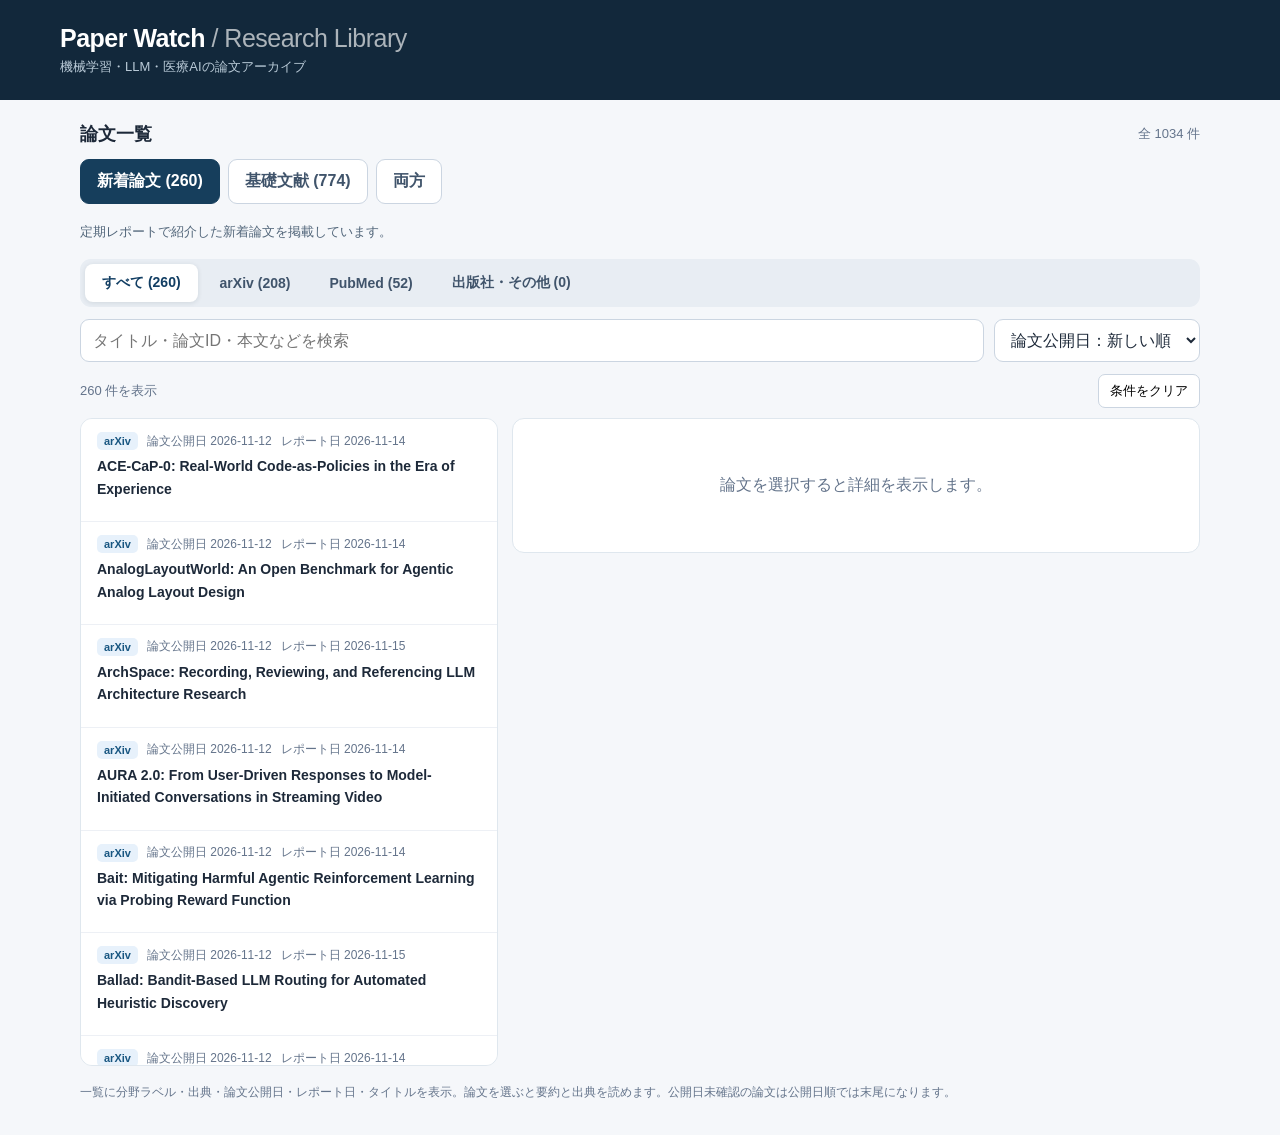
==== docs/index.html @ 39700c5f "Show foundation field controls only on the foundations tab" ====
<!doctype html><html lang="ja"><head><meta charset="utf-8"><meta name="viewport" content="width=device-width,initial-scale=1"><title>Paper Watch | Research Library</title><style>
:root{font-family:-apple-system,BlinkMacSystemFont,"Hiragino Kaku Gothic ProN","Noto Sans JP",sans-serif;color:#1d2939;background:#f5f7fa}
*{box-sizing:border-box}body{margin:0}button,input,select{font:inherit}
header{background:#12283b;color:white;padding:24px max(20px,calc((100vw - 1160px)/2))}
header h1{font-size:25px;margin:0 0 5px;letter-spacing:-.5px}header p{font-size:13px;margin:0;color:#bacbd8}
.wrap{max-width:1160px;margin:auto;padding:22px 20px}
.catalog-top{display:flex;align-items:center;justify-content:space-between;gap:14px;margin-bottom:13px}
.catalog-top h2{font-size:18px;margin:0}.total{font-size:13px;color:#64748b}
.collection-switch{display:flex;gap:8px;flex-wrap:wrap;margin-bottom:16px}.collection-tab{border:1px solid #cbd5e1;background:white;border-radius:9px;padding:11px 16px;cursor:pointer;color:#40546b;font-weight:600}.collection-tab[aria-pressed="true"]{background:#163e5c;color:white;border-color:#163e5c}.collection-note{font-size:13px;line-height:1.8;color:#52667a;margin:0 0 16px}.collection-note a{color:#1768a3}.source-label.other{background:#f3ecdf;color:#805c22}[hidden]{display:none!important}
.source-switch{display:flex;gap:5px;flex-wrap:wrap;background:#e8edf3;border-radius:11px;padding:5px;margin-bottom:12px}
.source-tab{border:0;background:transparent;border-radius:8px;color:#40546b;cursor:pointer;padding:10px 17px;font-weight:600;font-size:14px}
.source-tab:hover{background:#f7fafc}.source-tab[aria-pressed="true"]{background:#fff;color:#123e63;box-shadow:0 1px 5px #102b3a1c}
.filters{display:flex;gap:10px;flex-wrap:wrap;margin-bottom:12px}
input,select{background:white;border:1px solid #cbd5e1;border-radius:9px;padding:11px 12px;color:inherit}
input{flex:1;min-width:220px}select{min-width:185px}
.toolbar{display:flex;align-items:center;justify-content:space-between;gap:8px;margin:0 0 10px;font-size:13px;color:#64748b}
.button{border:1px solid #cbd5e1;border-radius:7px;background:#fff;padding:7px 11px;cursor:pointer}.button:hover{background:#f0f5fa}
.layout{display:grid;grid-template-columns:minmax(260px,0.85fr) minmax(0,1.4fr);gap:14px;align-items:start}
.panel{background:white;border:1px solid #dfe7ee;border-radius:12px;overflow:hidden}
.list{max-height:72vh;overflow-y:auto}
.paper{display:block;width:100%;padding:13px 16px;border:0;border-bottom:1px solid #edf0f5;background:white;color:inherit;text-align:left;cursor:pointer}
.paper:last-child{border-bottom:0}.paper:hover{background:#f6f9fc}.paper.active{background:#edf5fc;box-shadow:inset 3px 0 #2274ae}
.paper-meta{display:flex;align-items:center;gap:9px;margin-bottom:5px;flex-wrap:wrap}
.source-label{display:inline-block;border-radius:5px;background:#e7f1fb;color:#185681;font-size:11px;font-weight:700;padding:3px 7px}
.source-label.pubmed{background:#e6f4ed;color:#176a4a}
.field-panel{background:#fff;border:1px solid #dfe7ee;border-radius:12px;padding:15px 16px;margin-bottom:16px}
.field-heading{font-size:14px;margin:0 0 10px}.field-filters{display:flex;flex-wrap:wrap;gap:7px}
.field-filter,.field-badge{--field-color:#52667a;--field-bg:#eef2f6;color:var(--field-color);background:var(--field-bg);border:1px solid transparent;border-radius:7px;font-size:12px;line-height:1.5}
.field-filter{display:inline-flex;align-items:center;gap:8px;padding:7px 10px;text-align:left;cursor:pointer}
.field-filter:hover,.field-badge:is(button):hover{border-color:var(--field-color)}
.field-filter[aria-pressed="true"]{border-color:var(--field-color);box-shadow:inset 0 0 0 1px var(--field-color);font-weight:700}
.field-count{font-variant-numeric:tabular-nums;opacity:.8}.field-note{font-size:12px;color:#64748b;margin:10px 0 0;line-height:1.7}
.field-badges{display:flex;flex-wrap:wrap;gap:5px;margin-top:8px}.field-badge{display:inline-block;padding:3px 7px}.field-badge:is(button){cursor:pointer}
[data-field-key="language"]{--field-color:#24558a;--field-bg:#eaf2fc}
[data-field-key="agents"]{--field-color:#6b4691;--field-bg:#f1ecf8}
[data-field-key="trust"]{--field-color:#925b16;--field-bg:#fcf2df}
[data-field-key="medical"]{--field-color:#176a4a;--field-bg:#e6f4ed}
[data-field-key="structured"]{--field-color:#176879;--field-bg:#e6f3f6}
[data-field-key="events"]{--field-color:#994654;--field-bg:#fbeef0}
[data-field-key="neuroscience"]{--field-color:#665b22;--field-bg:#f5f2df}
button:focus-visible,input:focus-visible,select:focus-visible{outline:3px solid #69a8d8;outline-offset:3px}
.paper-date,.meta{color:#64748b;font-size:12px}
.paper-title{display:block;font-size:14px;font-weight:600;line-height:1.6;overflow-wrap:anywhere}
.detail{padding:24px;max-height:72vh;overflow-y:auto}
.detail h2{font-size:21px;line-height:1.5;margin:10px 0 14px;overflow-wrap:anywhere}
.detail h4{margin:22px 0 7px}.detail p{line-height:1.8;white-space:pre-wrap;font-size:14px}
.detail a{color:#1768a3}.tag{display:inline-block;background:#eaf2f8;color:#345a78;border-radius:5px;font-size:11px;padding:3px 6px;margin:3px 4px 0 0}
.empty{padding:32px 20px;text-align:center;color:#64748b}.notice{font-size:12px;color:#64748b;margin-top:18px}
@media(max-width:750px){header{padding:20px}.wrap{padding:16px 12px}.layout{grid-template-columns:1fr}.list{max-height:43vh}.detail{max-height:none}.source-tab{flex:1;padding:10px 9px}.detail{padding:18px}.paper{padding:12px 14px}select{flex:1}}
</style></head><body>
<header><h1>Paper Watch <span style="font-weight:400;opacity:.65">/ Research Library</span></h1><p>機械学習・LLM・医療AIの論文アーカイブ</p></header>
<main class="wrap">
  <div class="catalog-top"><h2>論文一覧</h2><span class="total" id="total">読み込み中...</span></div>
  <nav class="collection-switch" aria-label="文献集">
    <button type="button" class="collection-tab" data-collection="daily" aria-pressed="true">新着論文 <span id="daily-count"></span></button>
    <button type="button" class="collection-tab" data-collection="foundations" aria-pressed="false">基礎文献 <span id="foundations-count"></span></button>
    <button type="button" class="collection-tab" data-collection="" aria-pressed="false">両方</button>
  </nav>
  <p class="collection-note" id="collection-note">定期レポートで紹介した新着論文を掲載しています。</p>
  <section class="field-panel" id="field-panel" aria-labelledby="field-heading" hidden>
    <h3 class="field-heading" id="field-heading">基礎文献の分野</h3>
    <nav class="field-filters" id="field-filters" aria-label="分野で絞り込む"></nav>
    <p class="field-note" id="field-note">分野を読み込み中...</p>
  </section>
  <nav class="source-switch" aria-label="論文の出典">
    <button type="button" class="source-tab" data-source="" aria-pressed="true">すべて <span id="all-count"></span></button>
    <button type="button" class="source-tab" data-source="arXiv" aria-pressed="false">arXiv <span id="arxiv-count"></span></button>
    <button type="button" class="source-tab" data-source="PubMed" aria-pressed="false">PubMed <span id="pubmed-count"></span></button>
    <button type="button" class="source-tab" data-source="other" aria-pressed="false">出版社・その他 <span id="other-count"></span></button>
  </nav>
  <div class="filters">
    <input id="search" type="search" aria-label="論文検索" placeholder="タイトル・論文ID・本文などを検索">
    <select id="sort" aria-label="並び替え">
      <option value="date-new">論文公開日：新しい順</option>
      <option value="date-old">論文公開日：古い順</option>
      <option value="report-new">レポート日：新しい順</option>
      <option value="report-old">レポート日：古い順</option>
      <option value="title">タイトル順</option>
    </select>
  </div>
  <div class="toolbar"><span id="count">読み込み中...</span><button class="button" type="button" id="clear">条件をクリア</button></div>
  <div class="layout">
    <div class="panel list" id="list" aria-label="論文一覧"></div>
    <article class="panel detail" id="detail"><div class="empty">論文を選択すると詳細を表示します。</div></article>
  </div>
  <p class="notice">一覧に分野ラベル・出典・論文公開日・レポート日・タイトルを表示。論文を選ぶと要約と出典を読めます。公開日未確認の論文は公開日順では末尾になります。</p>
</main><script>
const fieldDefinitions = [
  {key:"language",label:"言語モデルの学習・推論・効率化"},
  {key:"agents",label:"エージェント・検索・記憶・協調"},
  {key:"trust",label:"評価・安全性・解釈可能性"},
  {key:"medical",label:"医療・生体信号・創薬AI"},
  {key:"structured",label:"表形式・時系列・因果推論"},
  {key:"events",label:"次イベント予測・点過程"},
  {key:"neuroscience",label:"神経科学とAI"},
  {key:"classics",label:"主要な出発点",display:"古典・共通基礎（別冊）"}
];
const initialParams = new URLSearchParams(window.location.search);
const initialCollection = initialParams.get("collection");
let papers = [], selected = null, sourceFilter = "", collectionLoadWarning = "";
let collectionFilter = initialCollection === "all" ? "" : initialCollection === "foundations" ? "foundations" : "daily";
let fieldFilter = fieldDefinitions.some(f=>f.key===initialParams.get("field")) ? initialParams.get("field") : "";
if(fieldFilter && collectionFilter !== "foundations") collectionFilter = "foundations";
const $ = id => document.getElementById(id);
const tagList = p => Array.isArray(p.tags) ? p.tags : String(p.tags || "").split(",").map(s => s.trim()).filter(Boolean);
const esc = s => String(s ?? "").replace(/[&<>"']/g, c => ({"&":"&amp;","<":"&lt;",">":"&gt;",'"':"&quot;","'":"&#39;"}[c]));
const repo = "https://github.com/drkamoshika/papers/blob/main/";
const validDate = value => /^\d{4}-\d{2}-\d{2}$/.test(String(value || "")) ? value : "";
const sourceName = p => p.source || "出典未確認";
const sourceClass = p => p.source === "PubMed" ? "pubmed" : p.source === "arXiv" ? "" : "other";
const readLevel = p => ({abstract:"要旨確認",full_text:"本文の関連箇所確認",bibliographic:"書誌情報のみ"}[p.read_level] || "確認範囲未記載");
const hasCollection = (p,c) => !c || p.collections.includes(c);
const paperFields = p => fieldDefinitions.filter(f=>(p.fields || []).includes(f.label));
const hasField = (p,key) => !key || paperFields(p).some(f=>f.key===key);
const safeUrl = url => /^https:\/\//.test(String(url || "")) ? url : "#";
function fieldBadges(p,interactive=false) {
  return paperFields(p).map(f => interactive ?
    '<button type="button" class="field-badge" data-field-key="'+f.key+'" data-detail-field="'+f.key+'" aria-label="'+esc(f.label)+'で絞り込む" aria-pressed="'+(fieldFilter===f.key)+'">'+esc(f.display || f.label)+'</button>' :
    '<span class="field-badge" data-field-key="'+f.key+'">'+esc(f.display || f.label)+'</span>'
  ).join("");
}
function syncUrl() {
  const url = new URL(window.location.href);
  if(collectionFilter === "daily") url.searchParams.delete("collection");
  else url.searchParams.set("collection",collectionFilter || "all");
  if(fieldFilter) url.searchParams.set("field",fieldFilter);
  else url.searchParams.delete("field");
  if(url.href !== window.location.href) window.history.replaceState(null,"",url);
}
function chooseField(key) {
  fieldFilter = key;
  if(key && collectionFilter !== "foundations") { collectionFilter="foundations"; sourceFilter=""; }
  renderList();
}
$("field-filters").innerHTML = [{key:"",label:"すべての分野"},...fieldDefinitions].map(f=>
  '<button type="button" class="field-filter" data-filter-field="'+f.key+'" data-field-key="'+f.key+'" aria-pressed="false"><span>'+esc(f.display || f.label)+'</span><span class="field-count"></span></button>'
).join("");
for(const e of $("field-filters").querySelectorAll("[data-filter-field]")) e.onclick=()=>chooseField(e.dataset.filterField);
function detail(p) {
  if (!p) return;
  selected = p.id;
  const fields = [["研究目的",p.objective],["手法・研究デザイン",p.methods],["実験・主な結果",p.results],["新規性",p.novelty],["限界",p.limitations]];
  const sections = fields.map(([label,val]) => "<h4>"+esc(label)+"</h4><p>"+esc(val || "未記載")+"</p>").join("");
  $("detail").innerHTML =
    '<div class="meta">'+esc(sourceName(p))+' · 論文公開日 '+esc(validDate(p.date) || "未確認")+' · レポート日 '+esc(p.reportDate || "未確認")+' · '+esc(p.id)+' · '+esc(readLevel(p))+'</div>'+
    '<h2>'+esc(p.title)+'</h2>'+
    '<div class="field-badges">'+fieldBadges(p,true)+'</div>'+
    '<div>'+tagList(p).filter(t=>!paperFields(p).some(f=>f.label===t)).map(t => '<span class="tag">'+esc(t)+'</span>').join("")+'</div>'+
    '<h4>概要</h4><p>'+esc(p.summary || "未記載")+'</p>'+sections+
    (p.dateNote ? '<p class="meta">'+esc(p.dateNote)+'</p>' : '')+
    (p.sourceSections ? '<p class="meta">本文の確認箇所: '+esc(p.sourceSections)+'</p>' : '')+
    '<p><a href="'+esc(safeUrl(p.url))+'" target="_blank" rel="noopener noreferrer">論文原文 ↗</a>　<a href="'+esc(repo+encodeURI(p.report))+'" target="_blank" rel="noopener noreferrer">元レポート ↗</a>'+
    (p.extraSource ? '　<a href="'+esc(safeUrl(p.extraSource))+'" target="_blank" rel="noopener noreferrer">確認した本文 ↗</a>' : '')+'</p>';
  for(const e of $("detail").querySelectorAll("[data-detail-field]")) e.onclick=()=>chooseField(e.dataset.detailField);
  renderList();
}
function compareDate(a,b,key,descending) {
  const da=validDate(a[key]), db=validDate(b[key]);
  if (!da && db) return 1;
  if (da && !db) return -1;
  return (descending ? db.localeCompare(da) : da.localeCompare(db)) || a.title.localeCompare(b.title);
}
function renderList() {
  $("field-panel").hidden = collectionFilter !== "foundations";
  const q = $("search").value.trim().toLowerCase(), sort=$("sort").value;
  const base = papers.filter(p => hasCollection(p,collectionFilter));
  const fieldBase = base.filter(p=>hasField(p,fieldFilter));
  const list = fieldBase.filter(p =>
    (!sourceFilter || (sourceFilter === "other" ? !["arXiv","PubMed"].includes(p.source) : p.source === sourceFilter)) &&
    (!q || [p.title,p.id,tagList(p).join(" "),paperFields(p).map(f=>f.display || f.label).join(" "),p.summary,p.objective,p.methods,p.results,p.novelty,p.limitations].join(" ").toLowerCase().includes(q))
  );
  list.sort((a,b) => sort === "title" ? a.title.localeCompare(b.title) :
    compareDate(a,b,sort.startsWith("report") ? "reportDate" : "date",sort.endsWith("new")));
  if (selected && !list.some(p => p.id === selected)) { selected = null; $("detail").innerHTML = '<div class="empty">論文を選択すると詳細を表示します。</div>'; }
  $("count").textContent = list.length + " 件を表示";
  $("list").innerHTML = list.length ? list.map(p => {
    const d=validDate(p.date);
    return '<button type="button" class="paper '+(p.id===selected?"active":"")+'" data-id="'+esc(p.id)+'" aria-pressed="'+(p.id===selected)+'">'+
      '<span class="paper-meta"><span class="source-label '+sourceClass(p)+'">'+esc(sourceName(p))+'</span>'+
      '<span class="paper-date">論文公開日 '+(d ? esc(d) : "未確認")+'</span><span class="paper-date">レポート日 '+esc(p.reportDate || "未確認")+'</span></span>'+
      '<span class="paper-title">'+esc(p.title)+'</span>'+
      '<span class="field-badges">'+fieldBadges(p)+'</span></button>';
  }).join("") : '<div class="empty">該当する論文がありません。</div>';
  for (const e of $("list").querySelectorAll("[data-id]")) e.onclick = () => {
    detail(papers.find(p => p.id === e.dataset.id));
    if (window.matchMedia("(max-width:750px)").matches) $("detail").scrollIntoView({behavior:"smooth",block:"start"});
  };
  for (const e of document.querySelectorAll("[data-source]")) e.setAttribute("aria-pressed",String(e.dataset.source === sourceFilter));
  for (const e of document.querySelectorAll("[data-collection]")) e.setAttribute("aria-pressed",String(e.dataset.collection === collectionFilter));
  $("all-count").textContent = "("+fieldBase.length+")";
  $("arxiv-count").textContent = "("+fieldBase.filter(p=>p.source==="arXiv").length+")";
  $("pubmed-count").textContent = "("+fieldBase.filter(p=>p.source==="PubMed").length+")";
  $("other-count").textContent = "("+fieldBase.filter(p=>!["arXiv","PubMed"].includes(p.source)).length+")";
  const fieldCountsBase = collectionFilter === "daily" ? papers.filter(p=>hasCollection(p,"foundations")) : base;
  for(const e of $("field-filters").querySelectorAll("[data-filter-field]")) {
    e.setAttribute("aria-pressed",String(e.dataset.filterField===fieldFilter));
    e.querySelector(".field-count").textContent=fieldCountsBase.filter(p=>hasField(p,e.dataset.filterField)).length;
  }
  for(const e of $("detail").querySelectorAll("[data-detail-field]")) e.setAttribute("aria-pressed",String(e.dataset.detailField===fieldFilter));
  $("field-note").textContent = "分野ラベルで絞り込み、検索・出典と組み合わせられます。複数分野の論文はそれぞれの件数に含まれます。";
  $("collection-note").innerHTML = collectionFilter === "foundations" ?
    '最新研究の前提となる手法・評価・研究の転換点をまとめています。<a href="'+repo+'reports/foundations/README.md" target="_blank" rel="noopener noreferrer">研究の流れと読み順 ↗</a>' :
    collectionFilter === "daily" ? '定期レポートで紹介した新着論文を掲載しています。' : '新着論文と基礎文献をまとめて検索できます。';
  if(collectionLoadWarning) $("collection-note").textContent=collectionLoadWarning;
  syncUrl();
}
for (const e of document.querySelectorAll("[data-collection]")) e.onclick = () => {
  collectionFilter=e.dataset.collection; sourceFilter="";
  if(collectionFilter !== "foundations") fieldFilter="";
  renderList();
};
for (const e of document.querySelectorAll("[data-source]")) e.onclick = () => {sourceFilter=e.dataset.source;renderList()};
$("search").addEventListener("input",renderList);
$("sort").addEventListener("change",renderList);
$("clear").onclick = () => {sourceFilter="";$("search").value="";fieldFilter="";$("sort").value="date-new";renderList()};
const loadCollection = async (file,collection) => {
  const r=await fetch(file);if(!r.ok)throw Error(file+": "+r.status);
  const data=await r.json();if(!Array.isArray(data.papers))throw Error(file+": invalid papers");
  return data.papers.map(p=>({...p,collections:[collection]}));
};
Promise.allSettled([loadCollection("./papers.json","daily"),loadCollection("./foundations.json","foundations")])
  .then(results=>{
    const merged=new Map();
    for (const result of results) if(result.status==="fulfilled") for(const p of result.value) {
      const old=merged.get(p.id);
      if(old) merged.set(p.id,{...old,collections:[...new Set([...old.collections,...p.collections])],fields:[...new Set([...(old.fields||[]),...(p.fields||[])])]});
      else merged.set(p.id,p);
    }
    papers = [...merged.values()];
    if(!papers.length)throw Error("文献データを読み込めませんでした");
    $("total").textContent = "全 " + papers.length + " 件";
    $("daily-count").textContent = "("+papers.filter(p=>hasCollection(p,"daily")).length+")";
    $("foundations-count").textContent = "("+papers.filter(p=>hasCollection(p,"foundations")).length+")";
    if(results[0].status==="rejected")collectionFilter="foundations";
    if(results[1].status==="rejected") { collectionFilter="daily"; fieldFilter=""; }
    if(results.some(r=>r.status==="rejected"))collectionLoadWarning="一部の文献集を読み込めませんでした。読み込めた文献を表示しています。再読み込みで再試行できます。";
    renderList();
  })
  .catch(e=>{
    $("count").textContent="読み込み失敗";
    $("list").innerHTML='<div class="empty">文献データを読み込めませんでした。ページを再読み込みしてください。</div>';
    console.error(e);
  });
</script></body></html>
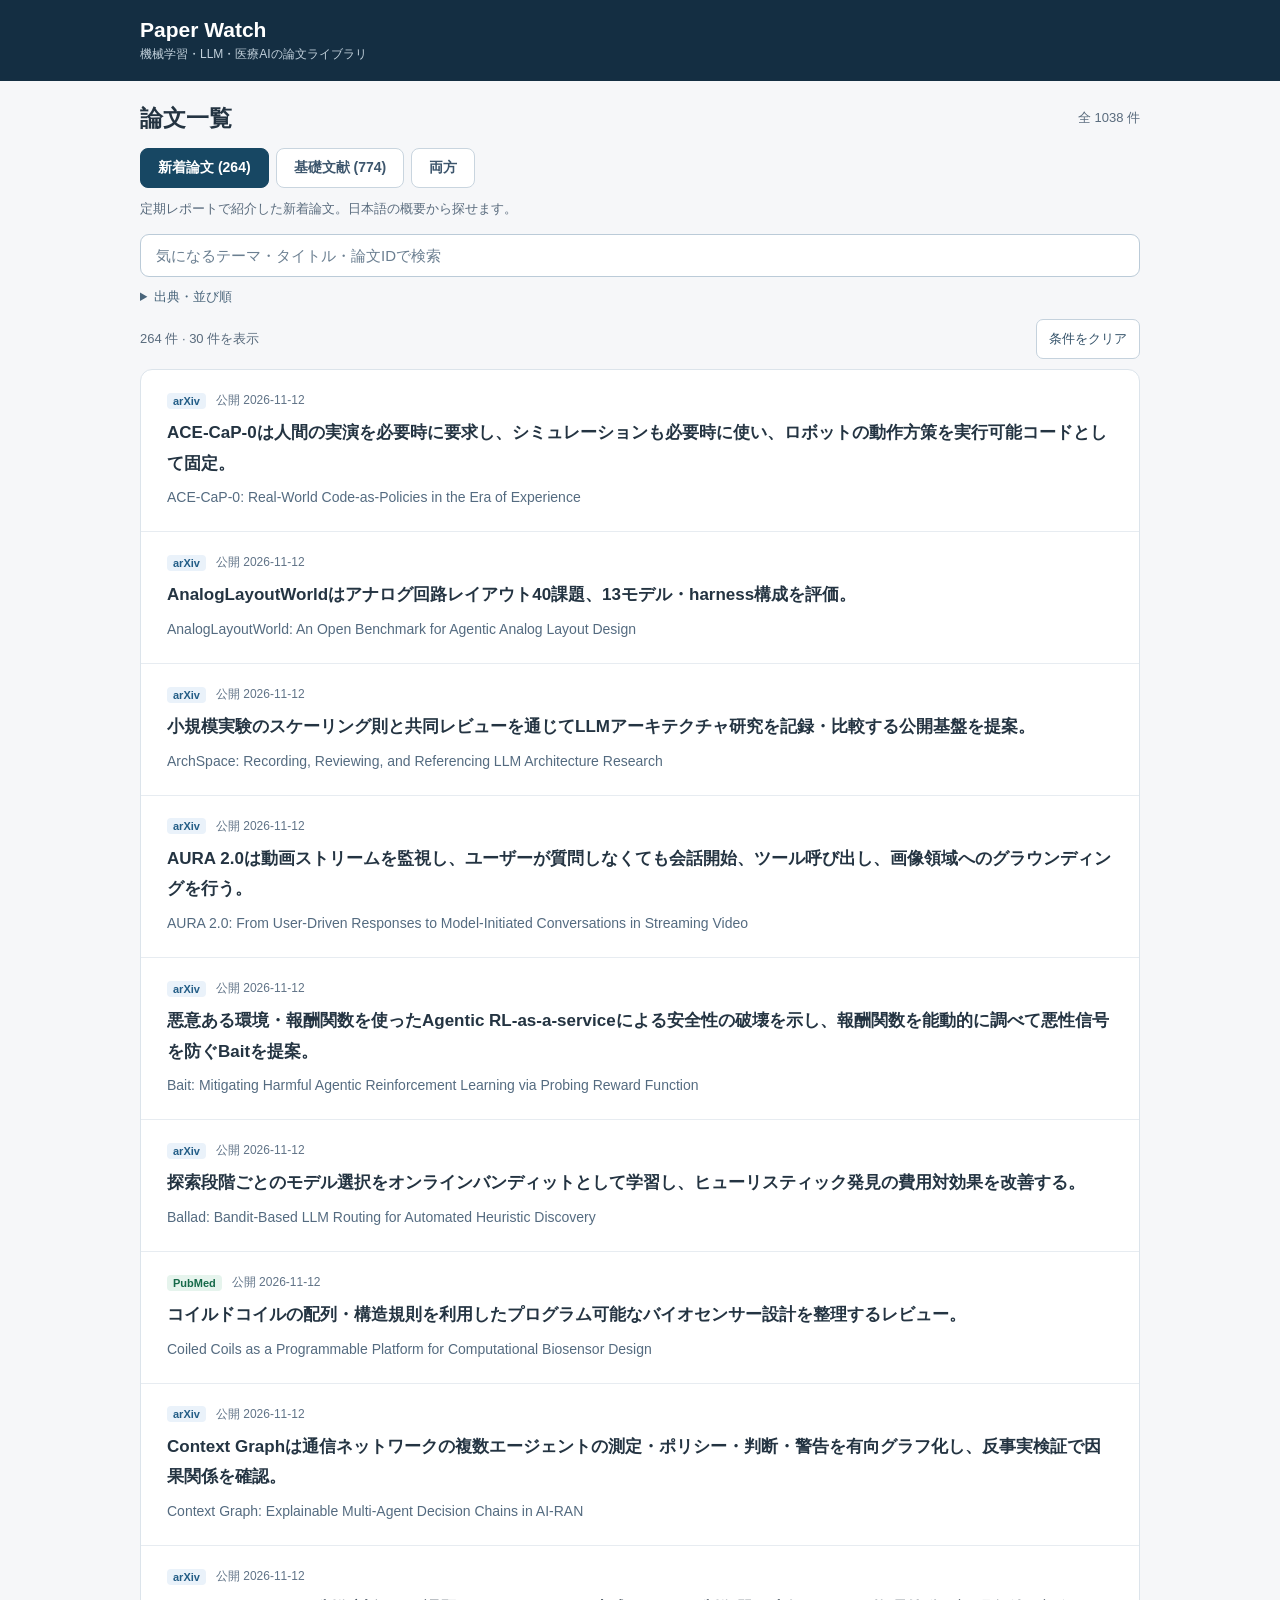
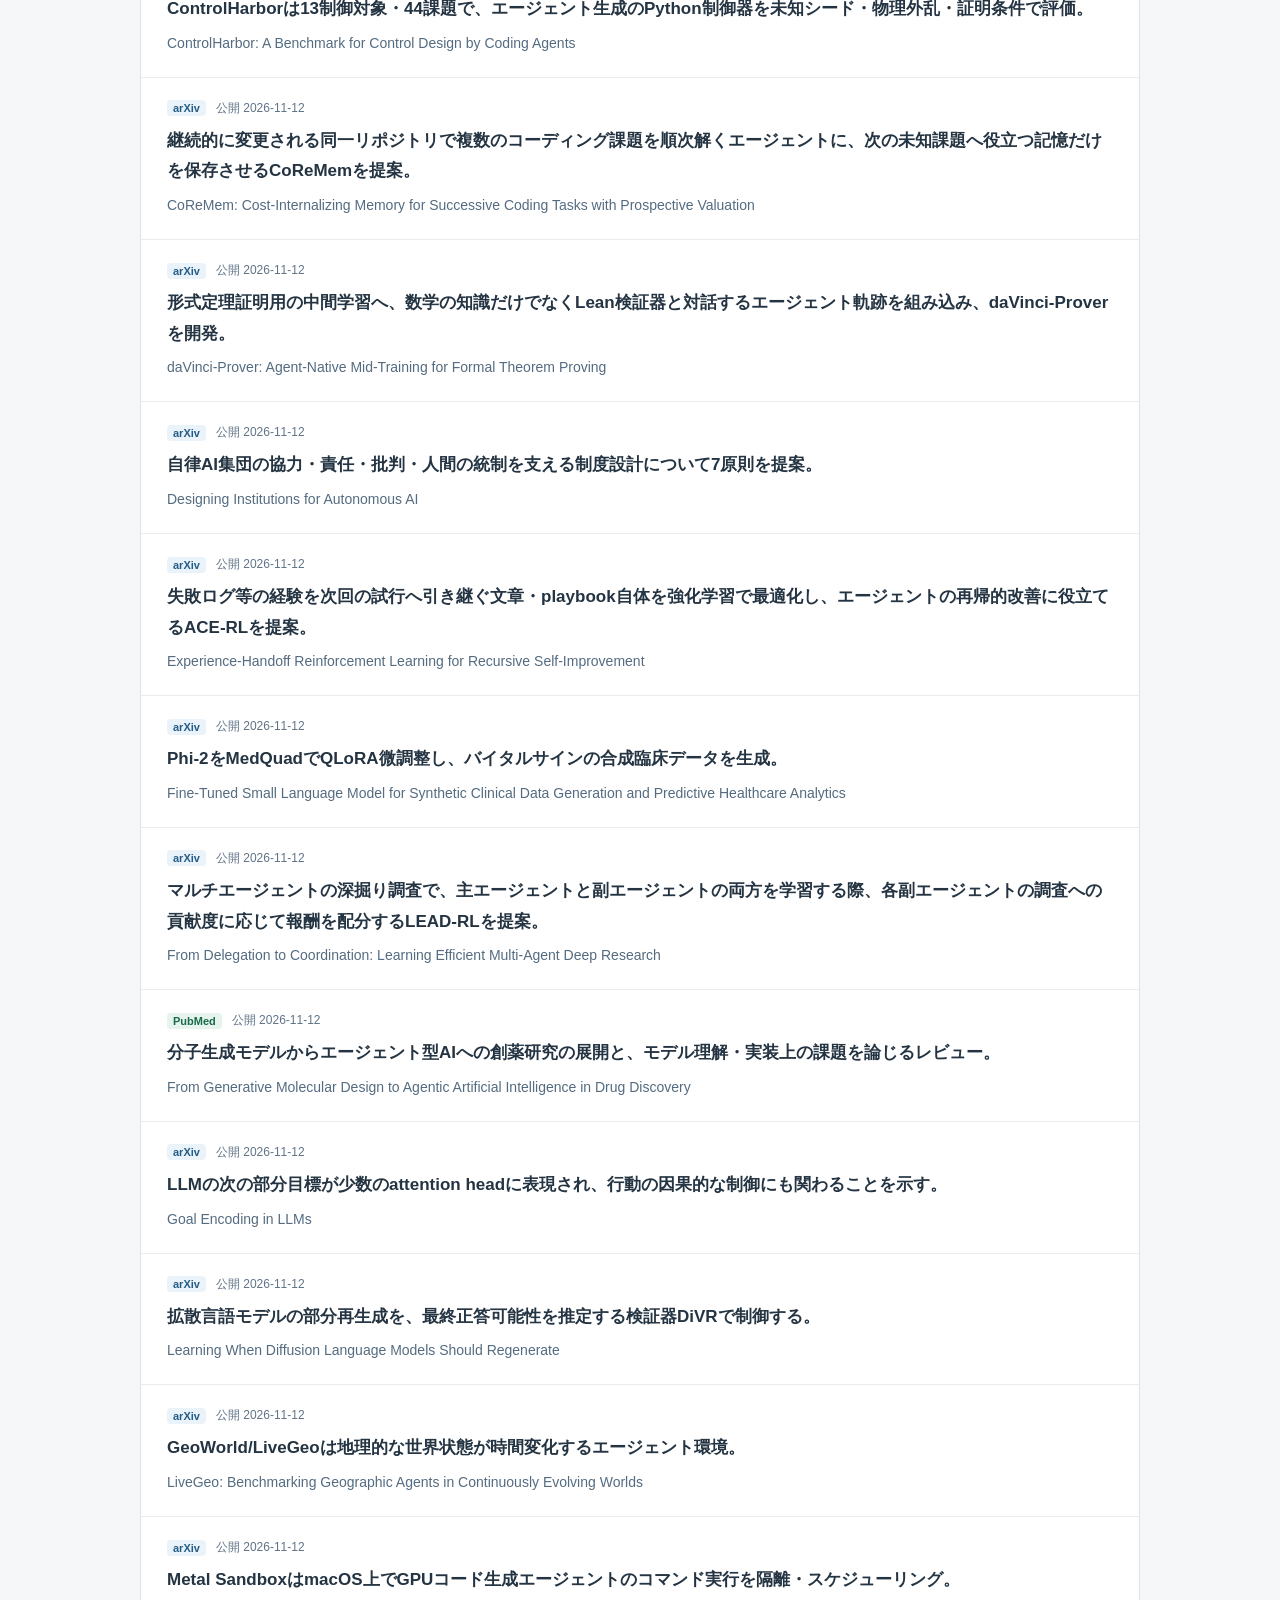
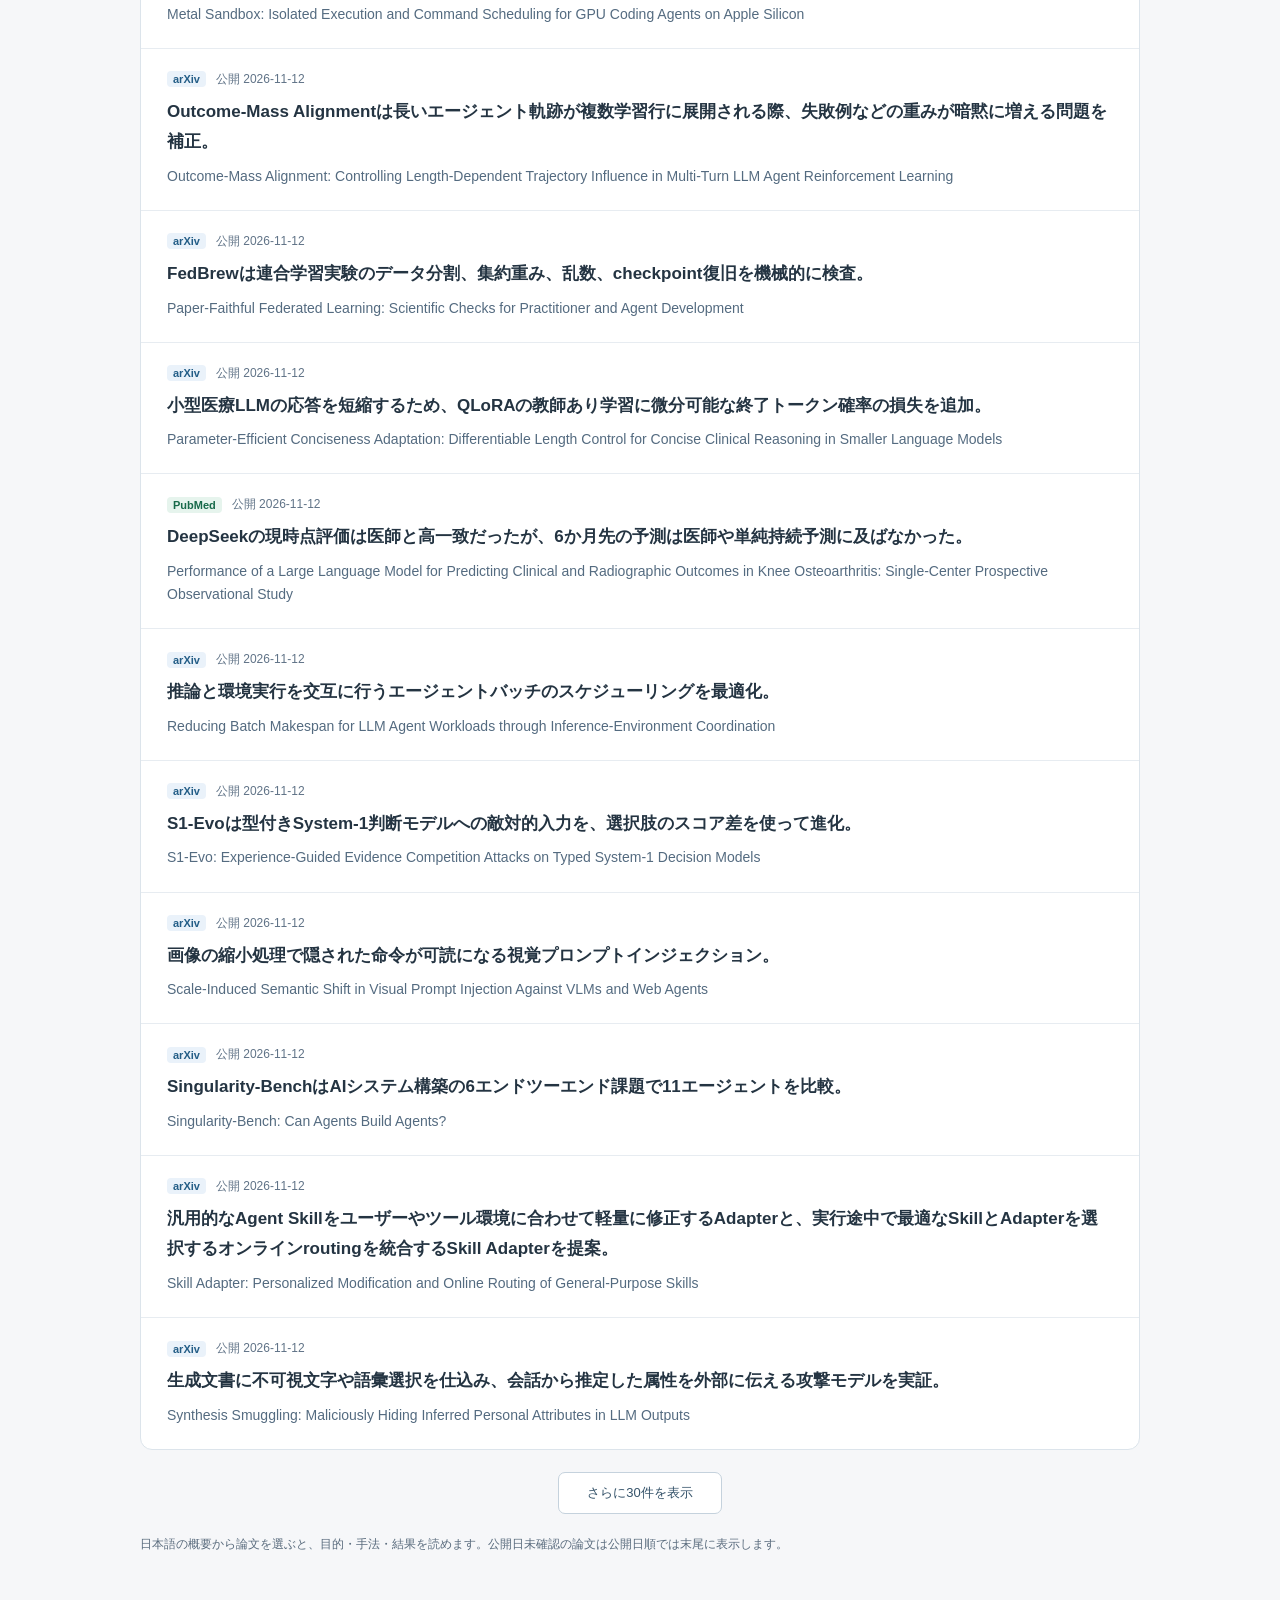
==== commit ca682ad2: "Improve paper browsing and reading; verify ACE-CaP-0 sections" ====
--- a/docs/index.html
+++ b/docs/index.html
@@ -1,244 +1,159 @@
-<!doctype html><html lang="ja"><head><meta charset="utf-8"><meta name="viewport" content="width=device-width,initial-scale=1"><title>Paper Watch | Research Library</title><style>
-:root{font-family:-apple-system,BlinkMacSystemFont,"Hiragino Kaku Gothic ProN","Noto Sans JP",sans-serif;color:#1d2939;background:#f5f7fa}
-*{box-sizing:border-box}body{margin:0}button,input,select{font:inherit}
-header{background:#12283b;color:white;padding:24px max(20px,calc((100vw - 1160px)/2))}
-header h1{font-size:25px;margin:0 0 5px;letter-spacing:-.5px}header p{font-size:13px;margin:0;color:#bacbd8}
-.wrap{max-width:1160px;margin:auto;padding:22px 20px}
-.catalog-top{display:flex;align-items:center;justify-content:space-between;gap:14px;margin-bottom:13px}
-.catalog-top h2{font-size:18px;margin:0}.total{font-size:13px;color:#64748b}
-.collection-switch{display:flex;gap:8px;flex-wrap:wrap;margin-bottom:16px}.collection-tab{border:1px solid #cbd5e1;background:white;border-radius:9px;padding:11px 16px;cursor:pointer;color:#40546b;font-weight:600}.collection-tab[aria-pressed="true"]{background:#163e5c;color:white;border-color:#163e5c}.collection-note{font-size:13px;line-height:1.8;color:#52667a;margin:0 0 16px}.collection-note a{color:#1768a3}.source-label.other{background:#f3ecdf;color:#805c22}[hidden]{display:none!important}
-.source-switch{display:flex;gap:5px;flex-wrap:wrap;background:#e8edf3;border-radius:11px;padding:5px;margin-bottom:12px}
-.source-tab{border:0;background:transparent;border-radius:8px;color:#40546b;cursor:pointer;padding:10px 17px;font-weight:600;font-size:14px}
-.source-tab:hover{background:#f7fafc}.source-tab[aria-pressed="true"]{background:#fff;color:#123e63;box-shadow:0 1px 5px #102b3a1c}
-.filters{display:flex;gap:10px;flex-wrap:wrap;margin-bottom:12px}
-input,select{background:white;border:1px solid #cbd5e1;border-radius:9px;padding:11px 12px;color:inherit}
-input{flex:1;min-width:220px}select{min-width:185px}
-.toolbar{display:flex;align-items:center;justify-content:space-between;gap:8px;margin:0 0 10px;font-size:13px;color:#64748b}
-.button{border:1px solid #cbd5e1;border-radius:7px;background:#fff;padding:7px 11px;cursor:pointer}.button:hover{background:#f0f5fa}
-.layout{display:grid;grid-template-columns:minmax(260px,0.85fr) minmax(0,1.4fr);gap:14px;align-items:start}
-.panel{background:white;border:1px solid #dfe7ee;border-radius:12px;overflow:hidden}
-.list{max-height:72vh;overflow-y:auto}
-.paper{display:block;width:100%;padding:13px 16px;border:0;border-bottom:1px solid #edf0f5;background:white;color:inherit;text-align:left;cursor:pointer}
-.paper:last-child{border-bottom:0}.paper:hover{background:#f6f9fc}.paper.active{background:#edf5fc;box-shadow:inset 3px 0 #2274ae}
-.paper-meta{display:flex;align-items:center;gap:9px;margin-bottom:5px;flex-wrap:wrap}
-.source-label{display:inline-block;border-radius:5px;background:#e7f1fb;color:#185681;font-size:11px;font-weight:700;padding:3px 7px}
-.source-label.pubmed{background:#e6f4ed;color:#176a4a}
-.field-panel{background:#fff;border:1px solid #dfe7ee;border-radius:12px;padding:15px 16px;margin-bottom:16px}
-.field-heading{font-size:14px;margin:0 0 10px}.field-filters{display:flex;flex-wrap:wrap;gap:7px}
-.field-filter,.field-badge{--field-color:#52667a;--field-bg:#eef2f6;color:var(--field-color);background:var(--field-bg);border:1px solid transparent;border-radius:7px;font-size:12px;line-height:1.5}
-.field-filter{display:inline-flex;align-items:center;gap:8px;padding:7px 10px;text-align:left;cursor:pointer}
-.field-filter:hover,.field-badge:is(button):hover{border-color:var(--field-color)}
-.field-filter[aria-pressed="true"]{border-color:var(--field-color);box-shadow:inset 0 0 0 1px var(--field-color);font-weight:700}
-.field-count{font-variant-numeric:tabular-nums;opacity:.8}.field-note{font-size:12px;color:#64748b;margin:10px 0 0;line-height:1.7}
-.field-badges{display:flex;flex-wrap:wrap;gap:5px;margin-top:8px}.field-badge{display:inline-block;padding:3px 7px}.field-badge:is(button){cursor:pointer}
-[data-field-key="language"]{--field-color:#24558a;--field-bg:#eaf2fc}
-[data-field-key="agents"]{--field-color:#6b4691;--field-bg:#f1ecf8}
-[data-field-key="trust"]{--field-color:#925b16;--field-bg:#fcf2df}
-[data-field-key="medical"]{--field-color:#176a4a;--field-bg:#e6f4ed}
-[data-field-key="structured"]{--field-color:#176879;--field-bg:#e6f3f6}
-[data-field-key="events"]{--field-color:#994654;--field-bg:#fbeef0}
-[data-field-key="neuroscience"]{--field-color:#665b22;--field-bg:#f5f2df}
-button:focus-visible,input:focus-visible,select:focus-visible{outline:3px solid #69a8d8;outline-offset:3px}
-.paper-date,.meta{color:#64748b;font-size:12px}
-.paper-title{display:block;font-size:14px;font-weight:600;line-height:1.6;overflow-wrap:anywhere}
-.detail{padding:24px;max-height:72vh;overflow-y:auto}
-.detail h2{font-size:21px;line-height:1.5;margin:10px 0 14px;overflow-wrap:anywhere}
-.detail h4{margin:22px 0 7px}.detail p{line-height:1.8;white-space:pre-wrap;font-size:14px}
-.detail a{color:#1768a3}.tag{display:inline-block;background:#eaf2f8;color:#345a78;border-radius:5px;font-size:11px;padding:3px 6px;margin:3px 4px 0 0}
-.empty{padding:32px 20px;text-align:center;color:#64748b}.notice{font-size:12px;color:#64748b;margin-top:18px}
-@media(max-width:750px){header{padding:20px}.wrap{padding:16px 12px}.layout{grid-template-columns:1fr}.list{max-height:43vh}.detail{max-height:none}.source-tab{flex:1;padding:10px 9px}.detail{padding:18px}.paper{padding:12px 14px}select{flex:1}}
+<!doctype html>
+<html lang="ja"><head><meta charset="utf-8"><meta name="viewport" content="width=device-width,initial-scale=1"><title>Paper Watch | 論文ライブラリ</title>
+<style>
+:root{font-family:-apple-system,BlinkMacSystemFont,"Hiragino Kaku Gothic ProN","Noto Sans JP",sans-serif;color:#243442;background:#f6f7f9}*{box-sizing:border-box}body{margin:0}button,input,select{font:inherit}button,summary{cursor:pointer}[hidden]{display:none!important}a{color:#185f91;text-underline-offset:3px}button:focus-visible,a:focus-visible,input:focus-visible,select:focus-visible,summary:focus-visible{outline:3px solid #72acd5;outline-offset:4px}
+.site-header{background:#142e42;color:#fff;padding:18px max(24px,calc((100vw - 1000px)/2))}.brand{font-size:21px;font-weight:700}.site-header p{margin:4px 0 0;color:#c1d0db;font-size:12px}.wrap{max-width:1048px;margin:auto;padding:22px 24px 60px}.catalog-top{display:flex;align-items:center;justify-content:space-between;gap:16px;margin-bottom:14px}.catalog-top h1{margin:0;font-size:23px}.total,.collection-note,.toolbar,.notice{color:#596b7d;font-size:13px;line-height:1.7}
+.collection-switch{display:flex;gap:7px;flex-wrap:wrap}.collection-tab{border:1px solid #c9d5df;background:#fff;border-radius:8px;padding:10px 17px;color:#3d566d;font-weight:600;font-size:14px}.collection-tab[aria-pressed="true"]{background:#174763;border-color:#174763;color:#fff}.collection-note{margin:10px 0 14px}.search-wrap{display:block}.search-wrap input{width:100%;border:1px solid #bbcbd8;border-radius:9px;padding:12px 15px;color:inherit;background:#fff;font-size:15px}input::placeholder{color:#6b7f91}.filter-options{margin:6px 0}.filter-options>summary{width:fit-content;color:#49657b;font-size:13px;padding:5px 0}.filter-content{display:flex;gap:18px;align-items:start;flex-wrap:wrap;padding:14px 16px;margin-top:8px;background:#eef2f6;border-radius:9px}.filter-label{display:block;font-size:12px;color:#566d80;margin-bottom:7px}.source-switch{display:flex;gap:4px;flex-wrap:wrap}.source-tab{border:1px solid transparent;background:transparent;border-radius:6px;color:#405c72;padding:7px 9px;font-size:13px}.source-tab[aria-pressed="true"]{background:#fff;border-color:#becfdd;color:#123e63}.sort-control select{max-width:100%;border:1px solid #c2d0db;border-radius:6px;padding:7px 9px;background:#fff;color:inherit;font-size:13px}
+.field-panel{background:#fff;border:1px solid #dce4eb;border-radius:10px;padding:14px 16px;margin-bottom:18px}.field-heading{font-size:13px;margin:0 0 10px}.field-filters{display:flex;flex-wrap:wrap;gap:7px}.field-filter,.field-badge{--field-color:#52667a;--field-bg:#eef2f6;color:var(--field-color);background:var(--field-bg);border:1px solid transparent;border-radius:6px;font-size:12px;line-height:1.5}.field-filter{display:inline-flex;align-items:center;gap:8px;padding:7px 10px;text-align:left}.field-filter:hover,button.field-badge:hover{border-color:var(--field-color)}.field-filter[aria-pressed="true"]{border-color:var(--field-color);box-shadow:inset 0 0 0 1px var(--field-color);font-weight:700}.field-count{font-variant-numeric:tabular-nums;opacity:.8}.field-note{font-size:12px;color:#62778a;margin:10px 0 0;line-height:1.7}.field-badges{display:flex;flex-wrap:wrap;gap:5px;margin-top:11px}.field-badge{display:inline-block;padding:3px 7px}
+[data-field-key="language"]{--field-color:#24558a;--field-bg:#eaf2fc}[data-field-key="agents"]{--field-color:#6b4691;--field-bg:#f1ecf8}[data-field-key="trust"]{--field-color:#925b16;--field-bg:#fcf2df}[data-field-key="medical"]{--field-color:#176a4a;--field-bg:#e6f4ed}[data-field-key="structured"]{--field-color:#176879;--field-bg:#e6f3f6}[data-field-key="events"]{--field-color:#994654;--field-bg:#fbeef0}[data-field-key="neuroscience"]{--field-color:#665b22;--field-bg:#f5f2df}
+.toolbar{display:flex;align-items:center;justify-content:space-between;gap:10px;margin:8px 0 10px}.button{border:1px solid #c5d2dd;border-radius:7px;background:#fff;color:#35536a;padding:8px 12px;font-size:13px}.button:hover{background:#edf4f9}.list{background:#fff;border:1px solid #dce4eb;border-radius:12px;overflow:hidden}.paper{display:block;padding:22px 26px;border-bottom:1px solid #e7ecf1;text-decoration:none;color:inherit}.paper:last-child{border-bottom:0}.paper:hover{background:#f5f9fc}.paper-meta{display:flex;gap:10px;align-items:center;flex-wrap:wrap;color:#607387;font-size:12px;margin-bottom:9px}.source-label{display:inline-block;border-radius:4px;background:#eaf2fa;color:#235d86;font-size:11px;font-weight:600;padding:2px 6px}.source-label.pubmed{background:#e6f4ed;color:#176a4a}.source-label.other{background:#f3eddf;color:#805c22}.paper-description{font-size:17px;font-weight:600;line-height:1.8;margin:0 0 7px;display:-webkit-box;-webkit-box-orient:vertical;-webkit-line-clamp:2;overflow:hidden;overflow-wrap:anywhere}.paper-title{font-size:14px;font-weight:400;line-height:1.65;margin:0;color:#546b80;overflow-wrap:anywhere}.load-more{display:block;margin:22px auto 0;padding:11px 28px}.empty{padding:40px 24px;text-align:center;color:#63778a;line-height:1.8}.notice{font-size:12px;margin-top:20px}
+.reader-shell{max-width:820px;margin:auto}.reader-nav{display:flex;align-items:center;justify-content:space-between;gap:15px;margin-bottom:20px;font-size:14px}.back-button{padding:8px 0;background:none;border:0;color:#315f80}.reader{background:#fff;border:1px solid #e0e6ed;border-radius:12px;padding:42px 48px}.reader-meta{display:flex;align-items:center;gap:10px;flex-wrap:wrap;color:#607387;font-size:13px}.reader h1{font-size:25px;line-height:1.55;letter-spacing:-.3px;margin:15px 0 0;overflow-wrap:anywhere}.reader-section{margin-top:30px}.reader-section h2{font-size:15px;color:#365d78;margin:0 0 10px;line-height:1.6}.reader-section p{font-size:17px;line-height:1.95;letter-spacing:.015em;margin:0;white-space:pre-wrap;overflow-wrap:anywhere;line-break:strict}.reader-section.lead{padding-bottom:28px;border-bottom:1px solid #e3eaf0}.reader-section.lead p{font-size:18px}.reader-section.missing p{color:#6b7d8e}.reader-sources{margin-top:35px;padding-top:23px;border-top:1px solid #e3eaf0}.reader-sources h2{font-size:14px;margin:0 0 12px}.source-links{display:flex;gap:12px 20px;flex-wrap:wrap;font-size:14px;line-height:1.7}.verification{margin-top:24px;color:#5b7083;font-size:13px;line-height:1.8}.verification summary{padding:4px 0}.verification dl{margin:14px 0 0;display:grid;grid-template-columns:100px minmax(0,1fr);gap:9px 16px}.verification dt{color:#6a7d8d}.verification dd{margin:0;overflow-wrap:anywhere}.verification p{margin:13px 0 0}.tag{display:inline-block;border-radius:5px;background:#eff3f7;padding:2px 7px;margin:4px 5px 0 0;font-size:12px;color:#516a80}.reader-bottom{display:flex;justify-content:center;margin-top:24px}
+@media(min-width:751px){.filter-content{justify-content:space-between}}@media(max-width:750px){.site-header{padding:16px 20px}.brand{font-size:20px}.wrap{padding:22px 16px 42px}.catalog-top{margin-bottom:15px}.catalog-top h1{font-size:21px}.collection-tab{padding:10px 12px;font-size:13px}.collection-note{font-size:12px}.field-panel{padding:13px 12px}.field-filter{font-size:11px;padding:7px 8px}.paper{padding:20px 18px}.paper-description{font-size:16px}.paper-title{font-size:13px}.reader-nav{margin-bottom:13px}.reader{padding:27px 22px;border-radius:10px}.reader h1{font-size:22px}.reader-section p,.reader-section.lead p{font-size:16px}.reader-section{margin-top:26px}.verification dl{grid-template-columns:1fr;gap:3px}.verification dd{margin-bottom:9px}.total{font-size:12px}}
 </style></head><body>
-<header><h1>Paper Watch <span style="font-weight:400;opacity:.65">/ Research Library</span></h1><p>機械学習・LLM・医療AIの論文アーカイブ</p></header>
-<main class="wrap">
-  <div class="catalog-top"><h2>論文一覧</h2><span class="total" id="total">読み込み中...</span></div>
-  <nav class="collection-switch" aria-label="文献集">
-    <button type="button" class="collection-tab" data-collection="daily" aria-pressed="true">新着論文 <span id="daily-count"></span></button>
-    <button type="button" class="collection-tab" data-collection="foundations" aria-pressed="false">基礎文献 <span id="foundations-count"></span></button>
-    <button type="button" class="collection-tab" data-collection="" aria-pressed="false">両方</button>
-  </nav>
-  <p class="collection-note" id="collection-note">定期レポートで紹介した新着論文を掲載しています。</p>
-  <section class="field-panel" id="field-panel" aria-labelledby="field-heading" hidden>
-    <h3 class="field-heading" id="field-heading">基礎文献の分野</h3>
-    <nav class="field-filters" id="field-filters" aria-label="分野で絞り込む"></nav>
-    <p class="field-note" id="field-note">分野を読み込み中...</p>
-  </section>
-  <nav class="source-switch" aria-label="論文の出典">
-    <button type="button" class="source-tab" data-source="" aria-pressed="true">すべて <span id="all-count"></span></button>
-    <button type="button" class="source-tab" data-source="arXiv" aria-pressed="false">arXiv <span id="arxiv-count"></span></button>
-    <button type="button" class="source-tab" data-source="PubMed" aria-pressed="false">PubMed <span id="pubmed-count"></span></button>
-    <button type="button" class="source-tab" data-source="other" aria-pressed="false">出版社・その他 <span id="other-count"></span></button>
-  </nav>
-  <div class="filters">
-    <input id="search" type="search" aria-label="論文検索" placeholder="タイトル・論文ID・本文などを検索">
-    <select id="sort" aria-label="並び替え">
-      <option value="date-new">論文公開日：新しい順</option>
-      <option value="date-old">論文公開日：古い順</option>
-      <option value="report-new">レポート日：新しい順</option>
-      <option value="report-old">レポート日：古い順</option>
-      <option value="title">タイトル順</option>
-    </select>
-  </div>
-  <div class="toolbar"><span id="count">読み込み中...</span><button class="button" type="button" id="clear">条件をクリア</button></div>
-  <div class="layout">
-    <div class="panel list" id="list" aria-label="論文一覧"></div>
-    <article class="panel detail" id="detail"><div class="empty">論文を選択すると詳細を表示します。</div></article>
-  </div>
-  <p class="notice">一覧に分野ラベル・出典・論文公開日・レポート日・タイトルを表示。論文を選ぶと要約と出典を読めます。公開日未確認の論文は公開日順では末尾になります。</p>
-</main><script>
-const fieldDefinitions = [
-  {key:"language",label:"言語モデルの学習・推論・効率化"},
-  {key:"agents",label:"エージェント・検索・記憶・協調"},
-  {key:"trust",label:"評価・安全性・解釈可能性"},
-  {key:"medical",label:"医療・生体信号・創薬AI"},
-  {key:"structured",label:"表形式・時系列・因果推論"},
-  {key:"events",label:"次イベント予測・点過程"},
-  {key:"neuroscience",label:"神経科学とAI"},
-  {key:"classics",label:"主要な出発点",display:"古典・共通基礎（別冊）"}
+<header class="site-header"><div class="brand">Paper Watch</div><p>機械学習・LLM・医療AIの論文ライブラリ</p></header>
+<main class="wrap"><section id="catalog" aria-labelledby="catalog-heading">
+<div class="catalog-top"><h1 id="catalog-heading">論文一覧</h1><span class="total" id="total">読み込み中...</span></div>
+<nav class="collection-switch" aria-label="文献集">
+<button type="button" class="collection-tab" data-collection="daily" aria-pressed="true">新着論文 <span id="daily-count"></span></button>
+<button type="button" class="collection-tab" data-collection="foundations" aria-pressed="false">基礎文献 <span id="foundations-count"></span></button>
+<button type="button" class="collection-tab" data-collection="" aria-pressed="false">両方</button></nav>
+<p class="collection-note" id="collection-note">定期レポートで紹介した新着論文を掲載しています。</p>
+<section class="field-panel" id="field-panel" aria-labelledby="field-heading" hidden><h2 class="field-heading" id="field-heading">基礎文献の分野</h2><nav class="field-filters" id="field-filters" aria-label="分野で絞り込む"></nav><p class="field-note" id="field-note">分野を読み込み中...</p></section>
+<label class="search-wrap"><input id="search" type="search" aria-label="論文検索" placeholder="気になるテーマ・タイトル・論文IDで検索"></label>
+<details class="filter-options" id="filter-options"><summary>出典・並び順 <span id="filter-status"></span></summary><div class="filter-content"><div><span class="filter-label" id="source-heading">出典</span><nav class="source-switch" aria-labelledby="source-heading">
+<button type="button" class="source-tab" data-source="" aria-pressed="true">すべて <span id="all-count"></span></button><button type="button" class="source-tab" data-source="arXiv" aria-pressed="false">arXiv <span id="arxiv-count"></span></button><button type="button" class="source-tab" data-source="PubMed" aria-pressed="false">PubMed <span id="pubmed-count"></span></button><button type="button" class="source-tab" data-source="other" aria-pressed="false">出版社・その他 <span id="other-count"></span></button></nav></div>
+<label class="sort-control"><span class="filter-label">並び順</span><select id="sort"><option value="date-new">論文公開日：新しい順</option><option value="date-old">論文公開日：古い順</option><option value="report-new">レポート日：新しい順</option><option value="report-old">レポート日：古い順</option><option value="title">タイトル順</option></select></label></div></details>
+<div class="toolbar"><span id="count" role="status" aria-live="polite">読み込み中...</span><button class="button" type="button" id="clear">条件をクリア</button></div>
+<div class="list" id="list" aria-label="論文一覧"></div><button class="button load-more" type="button" id="load-more" hidden>さらに30件を表示</button><p class="notice">日本語の概要から論文を選ぶと、目的・手法・結果を読めます。公開日未確認の論文は公開日順では末尾に表示します。</p></section>
+<section class="reader-shell" id="reader-view" aria-label="論文を読む" hidden><nav class="reader-nav" aria-label="読書画面"><button class="back-button" type="button" id="back">← 一覧に戻る</button><a id="reader-original" target="_blank" rel="noopener noreferrer">論文原文 ↗</a></nav><article class="reader" id="detail"></article><div class="reader-bottom"><button class="button" type="button" id="back-bottom">一覧に戻る</button></div></section></main>
+<script>
+const fieldDefinitions=[
+ {key:"language",label:"言語モデルの学習・推論・効率化"},{key:"agents",label:"エージェント・検索・記憶・協調"},
+ {key:"trust",label:"評価・安全性・解釈可能性"},{key:"medical",label:"医療・生体信号・創薬AI"},
+ {key:"structured",label:"表形式・時系列・因果推論"},{key:"events",label:"次イベント予測・点過程"},
+ {key:"neuroscience",label:"神経科学とAI"},{key:"classics",label:"主要な出発点",display:"古典・共通基礎（別冊）"}
 ];
-const initialParams = new URLSearchParams(window.location.search);
-const initialCollection = initialParams.get("collection");
-let papers = [], selected = null, sourceFilter = "", collectionLoadWarning = "";
-let collectionFilter = initialCollection === "all" ? "" : initialCollection === "foundations" ? "foundations" : "daily";
-let fieldFilter = fieldDefinitions.some(f=>f.key===initialParams.get("field")) ? initialParams.get("field") : "";
-if(fieldFilter && collectionFilter !== "foundations") collectionFilter = "foundations";
-const $ = id => document.getElementById(id);
-const tagList = p => Array.isArray(p.tags) ? p.tags : String(p.tags || "").split(",").map(s => s.trim()).filter(Boolean);
-const esc = s => String(s ?? "").replace(/[&<>"']/g, c => ({"&":"&amp;","<":"&lt;",">":"&gt;",'"':"&quot;","'":"&#39;"}[c]));
-const repo = "https://github.com/drkamoshika/papers/blob/main/";
-const validDate = value => /^\d{4}-\d{2}-\d{2}$/.test(String(value || "")) ? value : "";
-const sourceName = p => p.source || "出典未確認";
-const sourceClass = p => p.source === "PubMed" ? "pubmed" : p.source === "arXiv" ? "" : "other";
-const readLevel = p => ({abstract:"要旨確認",full_text:"本文の関連箇所確認",bibliographic:"書誌情報のみ"}[p.read_level] || "確認範囲未記載");
-const hasCollection = (p,c) => !c || p.collections.includes(c);
-const paperFields = p => fieldDefinitions.filter(f=>(p.fields || []).includes(f.label));
-const hasField = (p,key) => !key || paperFields(p).some(f=>f.key===key);
-const safeUrl = url => /^https:\/\//.test(String(url || "")) ? url : "#";
-function fieldBadges(p,interactive=false) {
-  return paperFields(p).map(f => interactive ?
-    '<button type="button" class="field-badge" data-field-key="'+f.key+'" data-detail-field="'+f.key+'" aria-label="'+esc(f.label)+'で絞り込む" aria-pressed="'+(fieldFilter===f.key)+'">'+esc(f.display || f.label)+'</button>' :
-    '<span class="field-badge" data-field-key="'+f.key+'">'+esc(f.display || f.label)+'</span>'
-  ).join("");
+const $=id=>document.getElementById(id);
+const tagList=p=>Array.isArray(p.tags)?p.tags:String(p.tags||"").split(",").map(s=>s.trim()).filter(Boolean);
+const esc=s=>String(s??"").replace(/[&<>"']/g,c=>({"&":"&amp;","<":"&lt;",">":"&gt;",'"':"&quot;","'":"&#39;"}[c]));
+const repo="https://github.com/drkamoshika/papers/blob/main/";
+const validDate=v=>/^\d{4}-\d{2}-\d{2}$/.test(String(v||""))?v:"";
+const sourceName=p=>p.source||"出典未確認";
+const sourceClass=p=>p.source==="PubMed"?"pubmed":p.source==="arXiv"?"":"other";
+const readLevel=p=>({abstract:"要旨確認",full_text:"本文の関連箇所確認",bibliographic:"書誌情報のみ"}[p.read_level]||"確認範囲未記載");
+const hasCollection=(p,c)=>!c||p.collections.includes(c);
+const paperFields=p=>fieldDefinitions.filter(f=>(p.fields||[]).includes(f.label));
+const hasField=(p,key)=>!key||paperFields(p).some(f=>f.key===key);
+const safeUrl=url=>/^https:\/\//.test(String(url||""))?url:"#";
+const sortOptions=["date-new","date-old","report-new","report-old","title"];
+let papers=[],selected=null,collectionFilter="daily",fieldFilter="",sourceFilter="",collectionLoadWarning="",visibleLimit=30,ready=false,available=[];
+if("scrollRestoration" in history) history.scrollRestoration="manual";
+function readFilters(){
+ const params=new URLSearchParams(location.search),c=params.get("collection");
+ collectionFilter=c==="all"?"":c==="foundations"?"foundations":"daily";
+ fieldFilter=fieldDefinitions.some(f=>f.key===params.get("field"))?params.get("field"):"";
+ if(fieldFilter)collectionFilter="foundations";
+ sourceFilter=["arXiv","PubMed","other"].includes(params.get("source"))?params.get("source"):"";
+ $("search").value=params.get("q")||"";
+ $("sort").value=sortOptions.includes(params.get("sort"))?params.get("sort"):"date-new";
 }
-function syncUrl() {
-  const url = new URL(window.location.href);
-  if(collectionFilter === "daily") url.searchParams.delete("collection");
-  else url.searchParams.set("collection",collectionFilter || "all");
-  if(fieldFilter) url.searchParams.set("field",fieldFilter);
-  else url.searchParams.delete("field");
-  if(url.href !== window.location.href) window.history.replaceState(null,"",url);
+function viewUrl(paperId=null){
+ const url=new URL(location.href);
+ for(const k of ["collection","field","source","q","sort","paper"])url.searchParams.delete(k);
+ if(collectionFilter!=="daily")url.searchParams.set("collection",collectionFilter||"all");
+ if(fieldFilter)url.searchParams.set("field",fieldFilter);
+ if(sourceFilter)url.searchParams.set("source",sourceFilter);
+ if($("search").value.trim())url.searchParams.set("q",$("search").value.trim());
+ if($("sort").value!=="date-new")url.searchParams.set("sort",$("sort").value);
+ if(paperId)url.searchParams.set("paper",paperId);
+ return url;
 }
-function chooseField(key) {
-  fieldFilter = key;
-  if(key && collectionFilter !== "foundations") { collectionFilter="foundations"; sourceFilter=""; }
-  renderList();
+function fieldBadges(p,interactive=false){return paperFields(p).map(f=>interactive?
+ '<button type="button" class="field-badge" data-field-key="'+f.key+'" data-detail-field="'+f.key+'" aria-label="'+esc(f.label)+'で絞り込む">'+esc(f.display||f.label)+'</button>':
+ '<span class="field-badge" data-field-key="'+f.key+'">'+esc(f.display||f.label)+'</span>').join("");}
+$("field-filters").innerHTML=[{key:"",label:"すべての分野"},...fieldDefinitions].map(f=>'<button type="button" class="field-filter" data-filter-field="'+f.key+'" data-field-key="'+f.key+'" aria-pressed="false"><span>'+esc(f.display||f.label)+'</span><span class="field-count"></span></button>').join("");
+function synopsis(p){
+ const text=String(p.summary||p.objective||"日本語の概要は未記載です。").trim(),stop=text.indexOf("。");
+ return stop>=0?text.slice(0,stop+1):text;
 }
-$("field-filters").innerHTML = [{key:"",label:"すべての分野"},...fieldDefinitions].map(f=>
-  '<button type="button" class="field-filter" data-filter-field="'+f.key+'" data-field-key="'+f.key+'" aria-pressed="false"><span>'+esc(f.display || f.label)+'</span><span class="field-count"></span></button>'
-).join("");
-for(const e of $("field-filters").querySelectorAll("[data-filter-field]")) e.onclick=()=>chooseField(e.dataset.filterField);
-function detail(p) {
-  if (!p) return;
-  selected = p.id;
-  const fields = [["研究目的",p.objective],["手法・研究デザイン",p.methods],["実験・主な結果",p.results],["新規性",p.novelty],["限界",p.limitations]];
-  const sections = fields.map(([label,val]) => "<h4>"+esc(label)+"</h4><p>"+esc(val || "未記載")+"</p>").join("");
-  $("detail").innerHTML =
-    '<div class="meta">'+esc(sourceName(p))+' · 論文公開日 '+esc(validDate(p.date) || "未確認")+' · レポート日 '+esc(p.reportDate || "未確認")+' · '+esc(p.id)+' · '+esc(readLevel(p))+'</div>'+
-    '<h2>'+esc(p.title)+'</h2>'+
-    '<div class="field-badges">'+fieldBadges(p,true)+'</div>'+
-    '<div>'+tagList(p).filter(t=>!paperFields(p).some(f=>f.label===t)).map(t => '<span class="tag">'+esc(t)+'</span>').join("")+'</div>'+
-    '<h4>概要</h4><p>'+esc(p.summary || "未記載")+'</p>'+sections+
-    (p.dateNote ? '<p class="meta">'+esc(p.dateNote)+'</p>' : '')+
-    (p.sourceSections ? '<p class="meta">本文の確認箇所: '+esc(p.sourceSections)+'</p>' : '')+
-    '<p><a href="'+esc(safeUrl(p.url))+'" target="_blank" rel="noopener noreferrer">論文原文 ↗</a>　<a href="'+esc(repo+encodeURI(p.report))+'" target="_blank" rel="noopener noreferrer">元レポート ↗</a>'+
-    (p.extraSource ? '　<a href="'+esc(safeUrl(p.extraSource))+'" target="_blank" rel="noopener noreferrer">確認した本文 ↗</a>' : '')+'</p>';
-  for(const e of $("detail").querySelectorAll("[data-detail-field]")) e.onclick=()=>chooseField(e.dataset.detailField);
-  renderList();
+function readerSections(p){
+ const fields=[["概要",p.summary],["研究目的",p.objective],["手法・研究デザイン",p.methods],["データ・主な結果",p.results],["この研究の新しさ",p.novelty],["限界・解釈上の注意",p.limitations]],groups=[];
+ for(const [label,value]of fields){
+  const text=String(value||"").trim(),same=text&&groups.find(g=>g.text===text);
+  if(same)same.labels.push(label);else groups.push({labels:[label],text});
+ }
+ return groups.map(g=>'<section class="reader-section '+(g.labels.includes("概要")?'lead ':'')+(!g.text?'missing':'')+'"><h2>'+esc(g.labels.join(" / "))+'</h2><p>'+esc(g.text||"元レポートに記載がありません。")+'</p></section>').join("");
 }
-function compareDate(a,b,key,descending) {
-  const da=validDate(a[key]), db=validDate(b[key]);
-  if (!da && db) return 1;
-  if (da && !db) return -1;
-  return (descending ? db.localeCompare(da) : da.localeCompare(db)) || a.title.localeCompare(b.title);
+function renderReader(p){
+ selected=p.id;$("catalog").hidden=true;$("reader-view").hidden=false;document.title=p.title+" | Paper Watch";$("reader-original").href=safeUrl(p.url);
+ const tags=tagList(p).filter(t=>!paperFields(p).some(f=>f.label===t));
+ $("detail").innerHTML='<div class="reader-meta"><span class="source-label '+sourceClass(p)+'">'+esc(sourceName(p))+'</span><span>論文公開日 '+esc(validDate(p.date)||"未確認")+'</span></div>'+
+ '<h1 id="reader-title" tabindex="-1">'+esc(p.title)+'</h1>'+(paperFields(p).length?'<div class="field-badges">'+fieldBadges(p,true)+'</div>':'')+readerSections(p)+
+ '<section class="reader-sources"><h2>出典</h2><div class="source-links"><a href="'+esc(safeUrl(p.url))+'" target="_blank" rel="noopener noreferrer">論文原文 ↗</a><a href="'+esc(repo+encodeURI(p.report))+'" target="_blank" rel="noopener noreferrer">元レポート ↗</a>'+
+ (p.extraSource?'<a href="'+esc(safeUrl(p.extraSource))+'" target="_blank" rel="noopener noreferrer">確認した本文 ↗</a>':'')+'</div></section>'+
+ '<details class="verification"><summary>書誌情報・確認範囲</summary><dl><dt>論文ID</dt><dd>'+esc(p.id)+'</dd><dt>論文公開日</dt><dd>'+esc(validDate(p.date)||"未確認")+'</dd><dt>レポート日</dt><dd>'+esc(p.reportDate||"未確認")+'</dd><dt>確認範囲</dt><dd>'+esc(readLevel(p))+'</dd></dl>'+
+ (p.dateNote?'<p>'+esc(p.dateNote)+'</p>':'')+(p.sourceSections?'<p>確認した箇所：'+esc(p.sourceSections)+'</p>':'')+
+ (tags.length?'<div>'+tags.map(t=>'<span class="tag">'+esc(t)+'</span>').join("")+'</div>':'')+'</details>';
+ for(const e of $("detail").querySelectorAll("[data-detail-field]"))e.onclick=()=>chooseField(e.dataset.detailField);
 }
-function renderList() {
-  $("field-panel").hidden = collectionFilter !== "foundations";
-  const q = $("search").value.trim().toLowerCase(), sort=$("sort").value;
-  const base = papers.filter(p => hasCollection(p,collectionFilter));
-  const fieldBase = base.filter(p=>hasField(p,fieldFilter));
-  const list = fieldBase.filter(p =>
-    (!sourceFilter || (sourceFilter === "other" ? !["arXiv","PubMed"].includes(p.source) : p.source === sourceFilter)) &&
-    (!q || [p.title,p.id,tagList(p).join(" "),paperFields(p).map(f=>f.display || f.label).join(" "),p.summary,p.objective,p.methods,p.results,p.novelty,p.limitations].join(" ").toLowerCase().includes(q))
-  );
-  list.sort((a,b) => sort === "title" ? a.title.localeCompare(b.title) :
-    compareDate(a,b,sort.startsWith("report") ? "reportDate" : "date",sort.endsWith("new")));
-  if (selected && !list.some(p => p.id === selected)) { selected = null; $("detail").innerHTML = '<div class="empty">論文を選択すると詳細を表示します。</div>'; }
-  $("count").textContent = list.length + " 件を表示";
-  $("list").innerHTML = list.length ? list.map(p => {
-    const d=validDate(p.date);
-    return '<button type="button" class="paper '+(p.id===selected?"active":"")+'" data-id="'+esc(p.id)+'" aria-pressed="'+(p.id===selected)+'">'+
-      '<span class="paper-meta"><span class="source-label '+sourceClass(p)+'">'+esc(sourceName(p))+'</span>'+
-      '<span class="paper-date">論文公開日 '+(d ? esc(d) : "未確認")+'</span><span class="paper-date">レポート日 '+esc(p.reportDate || "未確認")+'</span></span>'+
-      '<span class="paper-title">'+esc(p.title)+'</span>'+
-      '<span class="field-badges">'+fieldBadges(p)+'</span></button>';
-  }).join("") : '<div class="empty">該当する論文がありません。</div>';
-  for (const e of $("list").querySelectorAll("[data-id]")) e.onclick = () => {
-    detail(papers.find(p => p.id === e.dataset.id));
-    if (window.matchMedia("(max-width:750px)").matches) $("detail").scrollIntoView({behavior:"smooth",block:"start"});
-  };
-  for (const e of document.querySelectorAll("[data-source]")) e.setAttribute("aria-pressed",String(e.dataset.source === sourceFilter));
-  for (const e of document.querySelectorAll("[data-collection]")) e.setAttribute("aria-pressed",String(e.dataset.collection === collectionFilter));
-  $("all-count").textContent = "("+fieldBase.length+")";
-  $("arxiv-count").textContent = "("+fieldBase.filter(p=>p.source==="arXiv").length+")";
-  $("pubmed-count").textContent = "("+fieldBase.filter(p=>p.source==="PubMed").length+")";
-  $("other-count").textContent = "("+fieldBase.filter(p=>!["arXiv","PubMed"].includes(p.source)).length+")";
-  const fieldCountsBase = collectionFilter === "daily" ? papers.filter(p=>hasCollection(p,"foundations")) : base;
-  for(const e of $("field-filters").querySelectorAll("[data-filter-field]")) {
-    e.setAttribute("aria-pressed",String(e.dataset.filterField===fieldFilter));
-    e.querySelector(".field-count").textContent=fieldCountsBase.filter(p=>hasField(p,e.dataset.filterField)).length;
-  }
-  for(const e of $("detail").querySelectorAll("[data-detail-field]")) e.setAttribute("aria-pressed",String(e.dataset.detailField===fieldFilter));
-  $("field-note").textContent = "分野ラベルで絞り込み、検索・出典と組み合わせられます。複数分野の論文はそれぞれの件数に含まれます。";
-  $("collection-note").innerHTML = collectionFilter === "foundations" ?
-    '最新研究の前提となる手法・評価・研究の転換点をまとめています。<a href="'+repo+'reports/foundations/README.md" target="_blank" rel="noopener noreferrer">研究の流れと読み順 ↗</a>' :
-    collectionFilter === "daily" ? '定期レポートで紹介した新着論文を掲載しています。' : '新着論文と基礎文献をまとめて検索できます。';
-  if(collectionLoadWarning) $("collection-note").textContent=collectionLoadWarning;
-  syncUrl();
+function showCatalog(){selected=null;$("catalog").hidden=false;$("reader-view").hidden=true;document.title="Paper Watch | 論文ライブラリ";}
+function openPaper(p){
+ if(!p)return;
+ history.replaceState({...history.state,catalogScroll:window.scrollY,visibleLimit,focusId:p.id},"",viewUrl());
+ history.pushState({readerEntry:true},"",viewUrl(p.id));renderReader(p);window.scrollTo(0,0);$("reader-title").focus({preventScroll:true});
 }
-for (const e of document.querySelectorAll("[data-collection]")) e.onclick = () => {
-  collectionFilter=e.dataset.collection; sourceFilter="";
-  if(collectionFilter !== "foundations") fieldFilter="";
-  renderList();
-};
-for (const e of document.querySelectorAll("[data-source]")) e.onclick = () => {sourceFilter=e.dataset.source;renderList()};
-$("search").addEventListener("input",renderList);
-$("sort").addEventListener("change",renderList);
-$("clear").onclick = () => {sourceFilter="";$("search").value="";fieldFilter="";$("sort").value="date-new";renderList()};
-const loadCollection = async (file,collection) => {
-  const r=await fetch(file);if(!r.ok)throw Error(file+": "+r.status);
-  const data=await r.json();if(!Array.isArray(data.papers))throw Error(file+": invalid papers");
-  return data.papers.map(p=>({...p,collections:[collection]}));
-};
-Promise.allSettled([loadCollection("./papers.json","daily"),loadCollection("./foundations.json","foundations")])
-  .then(results=>{
-    const merged=new Map();
-    for (const result of results) if(result.status==="fulfilled") for(const p of result.value) {
-      const old=merged.get(p.id);
-      if(old) merged.set(p.id,{...old,collections:[...new Set([...old.collections,...p.collections])],fields:[...new Set([...(old.fields||[]),...(p.fields||[])])]});
-      else merged.set(p.id,p);
-    }
-    papers = [...merged.values()];
-    if(!papers.length)throw Error("文献データを読み込めませんでした");
-    $("total").textContent = "全 " + papers.length + " 件";
-    $("daily-count").textContent = "("+papers.filter(p=>hasCollection(p,"daily")).length+")";
-    $("foundations-count").textContent = "("+papers.filter(p=>hasCollection(p,"foundations")).length+")";
-    if(results[0].status==="rejected")collectionFilter="foundations";
-    if(results[1].status==="rejected") { collectionFilter="daily"; fieldFilter=""; }
-    if(results.some(r=>r.status==="rejected"))collectionLoadWarning="一部の文献集を読み込めませんでした。読み込めた文献を表示しています。再読み込みで再試行できます。";
-    renderList();
-  })
-  .catch(e=>{
-    $("count").textContent="読み込み失敗";
-    $("list").innerHTML='<div class="empty">文献データを読み込めませんでした。ページを再読み込みしてください。</div>';
-    console.error(e);
-  });
+function backToList(){
+ if(history.state?.readerEntry)history.back();
+ else{history.replaceState({},"",viewUrl());showCatalog();renderList();window.scrollTo(0,0);$("search").focus({preventScroll:true});}
+}
+function compareDate(a,b,key,descending){
+ const da=validDate(a[key]),db=validDate(b[key]);if(!da&&db)return 1;if(da&&!db)return -1;
+ return(descending?db.localeCompare(da):da.localeCompare(db))||a.title.localeCompare(b.title);
+}
+function renderList(){
+ if(ready&&collectionFilter&&!available.includes(collectionFilter)){collectionFilter=available[0];fieldFilter="";}
+ $("field-panel").hidden=collectionFilter!=="foundations";
+ const q=$("search").value.trim().toLowerCase(),sort=$("sort").value,base=papers.filter(p=>hasCollection(p,collectionFilter)),fieldBase=base.filter(p=>hasField(p,fieldFilter));
+ const list=fieldBase.filter(p=>(!sourceFilter||(sourceFilter==="other"?!["arXiv","PubMed"].includes(p.source):p.source===sourceFilter))&&(!q||[p.title,p.id,tagList(p).join(" "),paperFields(p).map(f=>f.display||f.label).join(" "),p.summary,p.objective,p.methods,p.results,p.novelty,p.limitations].join(" ").toLowerCase().includes(q)));
+ list.sort((a,b)=>sort==="title"?a.title.localeCompare(b.title):compareDate(a,b,sort.startsWith("report")?"reportDate":"date",sort.endsWith("new")));
+ const shown=list.slice(0,visibleLimit);$("count").textContent=list.length+" 件"+(shown.length<list.length?" · "+shown.length+" 件を表示":"を表示");
+ $("list").innerHTML=shown.length?shown.map(p=>'<a class="paper" data-id="'+esc(p.id)+'" href="'+esc(viewUrl(p.id).href)+'"><div class="paper-meta"><span class="source-label '+sourceClass(p)+'">'+esc(sourceName(p))+'</span><span>公開 '+esc(validDate(p.date)||"未確認")+'</span></div><p class="paper-description">'+esc(synopsis(p))+'</p><h2 class="paper-title">'+esc(p.title)+'</h2>'+(paperFields(p).length?'<div class="field-badges">'+fieldBadges(p)+'</div>':'')+'</a>').join(""):'<div class="empty">該当する論文がありません。<br>検索語や絞り込み条件を変えてみてください。</div>';
+ for(const e of $("list").querySelectorAll("[data-id]"))e.onclick=event=>{
+  if(event.button!==0||event.metaKey||event.ctrlKey||event.shiftKey||event.altKey)return;
+  event.preventDefault();openPaper(papers.find(p=>p.id===e.dataset.id));
+ };
+ $("load-more").hidden=shown.length>=list.length;$("load-more").textContent="さらに"+Math.min(30,list.length-shown.length)+"件を表示";
+ for(const e of document.querySelectorAll("[data-source]"))e.setAttribute("aria-pressed",String(e.dataset.source===sourceFilter));
+ for(const e of document.querySelectorAll("[data-collection]"))e.setAttribute("aria-pressed",String(e.dataset.collection===collectionFilter));
+ $("all-count").textContent="("+fieldBase.length+")";$("arxiv-count").textContent="("+fieldBase.filter(p=>p.source==="arXiv").length+")";$("pubmed-count").textContent="("+fieldBase.filter(p=>p.source==="PubMed").length+")";$("other-count").textContent="("+fieldBase.filter(p=>!["arXiv","PubMed"].includes(p.source)).length+")";
+ for(const e of $("field-filters").querySelectorAll("[data-filter-field]")){e.setAttribute("aria-pressed",String(e.dataset.filterField===fieldFilter));e.querySelector(".field-count").textContent=base.filter(p=>hasField(p,e.dataset.filterField)).length;}
+ $("field-note").textContent="複数分野の論文は、それぞれの件数に含まれます。検索・出典と組み合わせて絞り込めます。";
+ $("filter-status").textContent=[sourceFilter==="other"?"出版社・その他":sourceFilter,$("sort").value!=="date-new"?$("sort").selectedOptions[0].textContent:""].filter(Boolean).map(s=>" · "+s).join("");
+ $("collection-note").innerHTML=collectionFilter==="foundations"?'最新研究の基盤となる手法・評価・転換点を読む。<a href="'+repo+'reports/foundations/README.md" target="_blank" rel="noopener noreferrer">研究の流れと読み順 ↗</a>':collectionFilter==="daily"?'定期レポートで紹介した新着論文。日本語の概要から探せます。':'新着論文と基礎文献をまとめて検索できます。';
+ if(collectionLoadWarning)$("collection-note").textContent=collectionLoadWarning;
+}
+function filtersChanged(){visibleLimit=30;showCatalog();renderList();history.replaceState({},"",viewUrl());}
+function chooseField(key){fieldFilter=key;if(key&&collectionFilter!=="foundations"){collectionFilter="foundations";sourceFilter="";}const wasReading=selected!==null;filtersChanged();if(wasReading){window.scrollTo(0,0);$("search").focus({preventScroll:true});}}
+for(const e of $("field-filters").querySelectorAll("[data-filter-field]"))e.onclick=()=>chooseField(e.dataset.filterField);
+for(const e of document.querySelectorAll("[data-collection]"))e.onclick=()=>{collectionFilter=e.dataset.collection;sourceFilter="";if(collectionFilter!=="foundations")fieldFilter="";filtersChanged();};
+for(const e of document.querySelectorAll("[data-source]"))e.onclick=()=>{sourceFilter=e.dataset.source;filtersChanged();};
+$("search").addEventListener("input",filtersChanged);$("sort").addEventListener("change",filtersChanged);
+$("clear").onclick=()=>{sourceFilter="";fieldFilter="";$("search").value="";$("sort").value="date-new";filtersChanged();};
+$("load-more").onclick=()=>{visibleLimit+=30;renderList();};$("back").onclick=backToList;$("back-bottom").onclick=backToList;
+window.addEventListener("popstate",()=>{
+ if(!ready)return;readFilters();visibleLimit=history.state?.visibleLimit||30;renderList();
+ const p=papers.find(p=>p.id===new URLSearchParams(location.search).get("paper"));
+ if(p){renderReader(p);window.scrollTo(0,0);$("reader-title").focus({preventScroll:true});}
+ else{showCatalog();const saved=history.state||{};requestAnimationFrame(()=>{const card=[...$("list").querySelectorAll("[data-id]")].find(e=>e.dataset.id===saved.focusId);if(card)card.focus({preventScroll:true});window.scrollTo(0,saved.catalogScroll||0);});}
+});
+const loadCollection=async(file,collection)=>{const r=await fetch(file,{cache:"no-cache"});if(!r.ok)throw Error(file+": "+r.status);const data=await r.json();if(!Array.isArray(data.papers))throw Error(file+": invalid papers");return data.papers.map(p=>({...p,collections:[collection]}));};
+readFilters();
+Promise.allSettled([loadCollection("./papers.json","daily"),loadCollection("./foundations.json","foundations")]).then(results=>{
+ const merged=new Map();available=results.flatMap((r,i)=>r.status==="fulfilled"?[["daily","foundations"][i]]:[]);
+ for(const result of results)if(result.status==="fulfilled")for(const p of result.value){const old=merged.get(p.id);if(old)merged.set(p.id,{...old,collections:[...new Set([...old.collections,...p.collections])],fields:[...new Set([...(old.fields||[]),...(p.fields||[])])]});else merged.set(p.id,p);}
+ papers=[...merged.values()];if(!papers.length)throw Error("文献データを読み込めませんでした");
+ $("total").textContent="全 "+papers.length+" 件";$("daily-count").textContent="("+papers.filter(p=>hasCollection(p,"daily")).length+")";$("foundations-count").textContent="("+papers.filter(p=>hasCollection(p,"foundations")).length+")";
+ if(results.some(r=>r.status==="rejected"))collectionLoadWarning="一部の文献集を読み込めませんでした。読み込めた文献を表示しています。再読み込みで再試行できます。";
+ ready=true;renderList();const p=papers.find(p=>p.id===new URLSearchParams(location.search).get("paper"));if(p)renderReader(p);else{showCatalog();history.replaceState({},"",viewUrl());}
+}).catch(e=>{$("count").textContent="読み込み失敗";$("list").innerHTML='<div class="empty">文献データを読み込めませんでした。ページを再読み込みしてください。</div>';console.error(e);});
 </script></body></html>
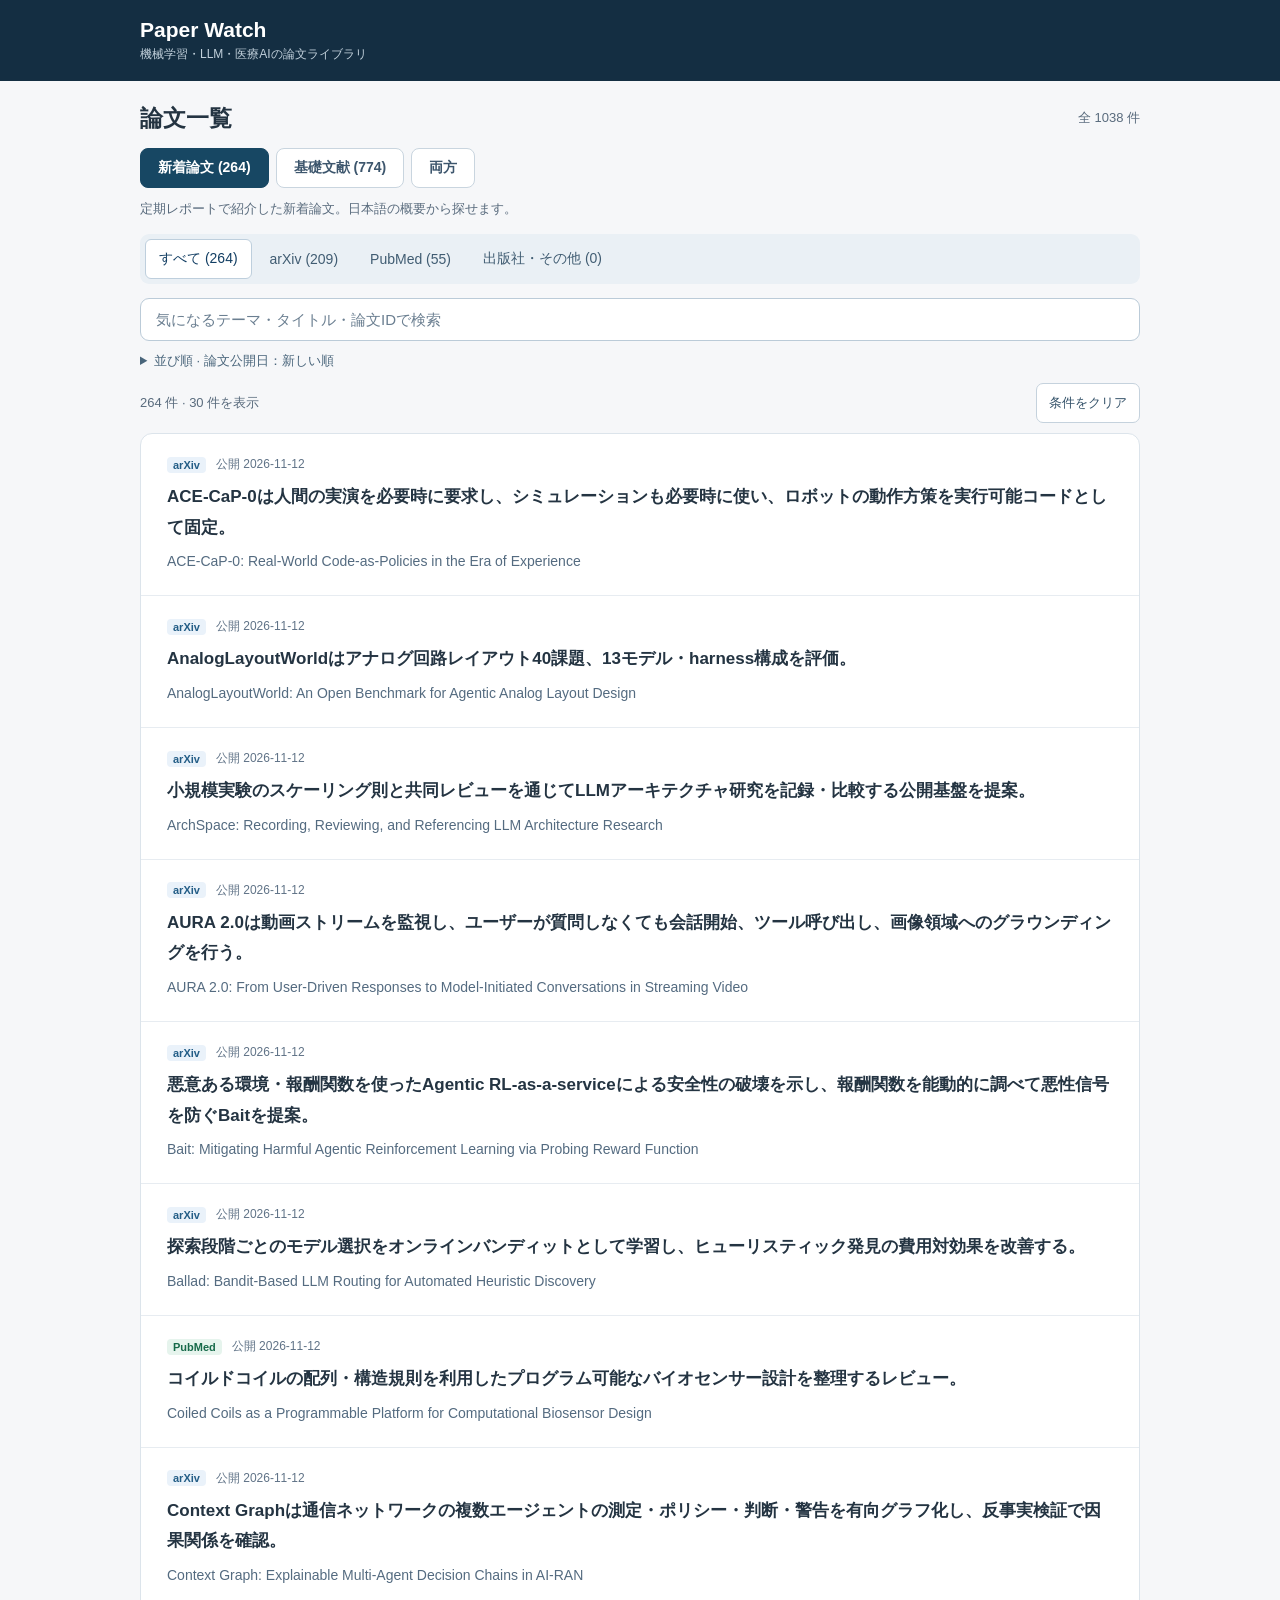
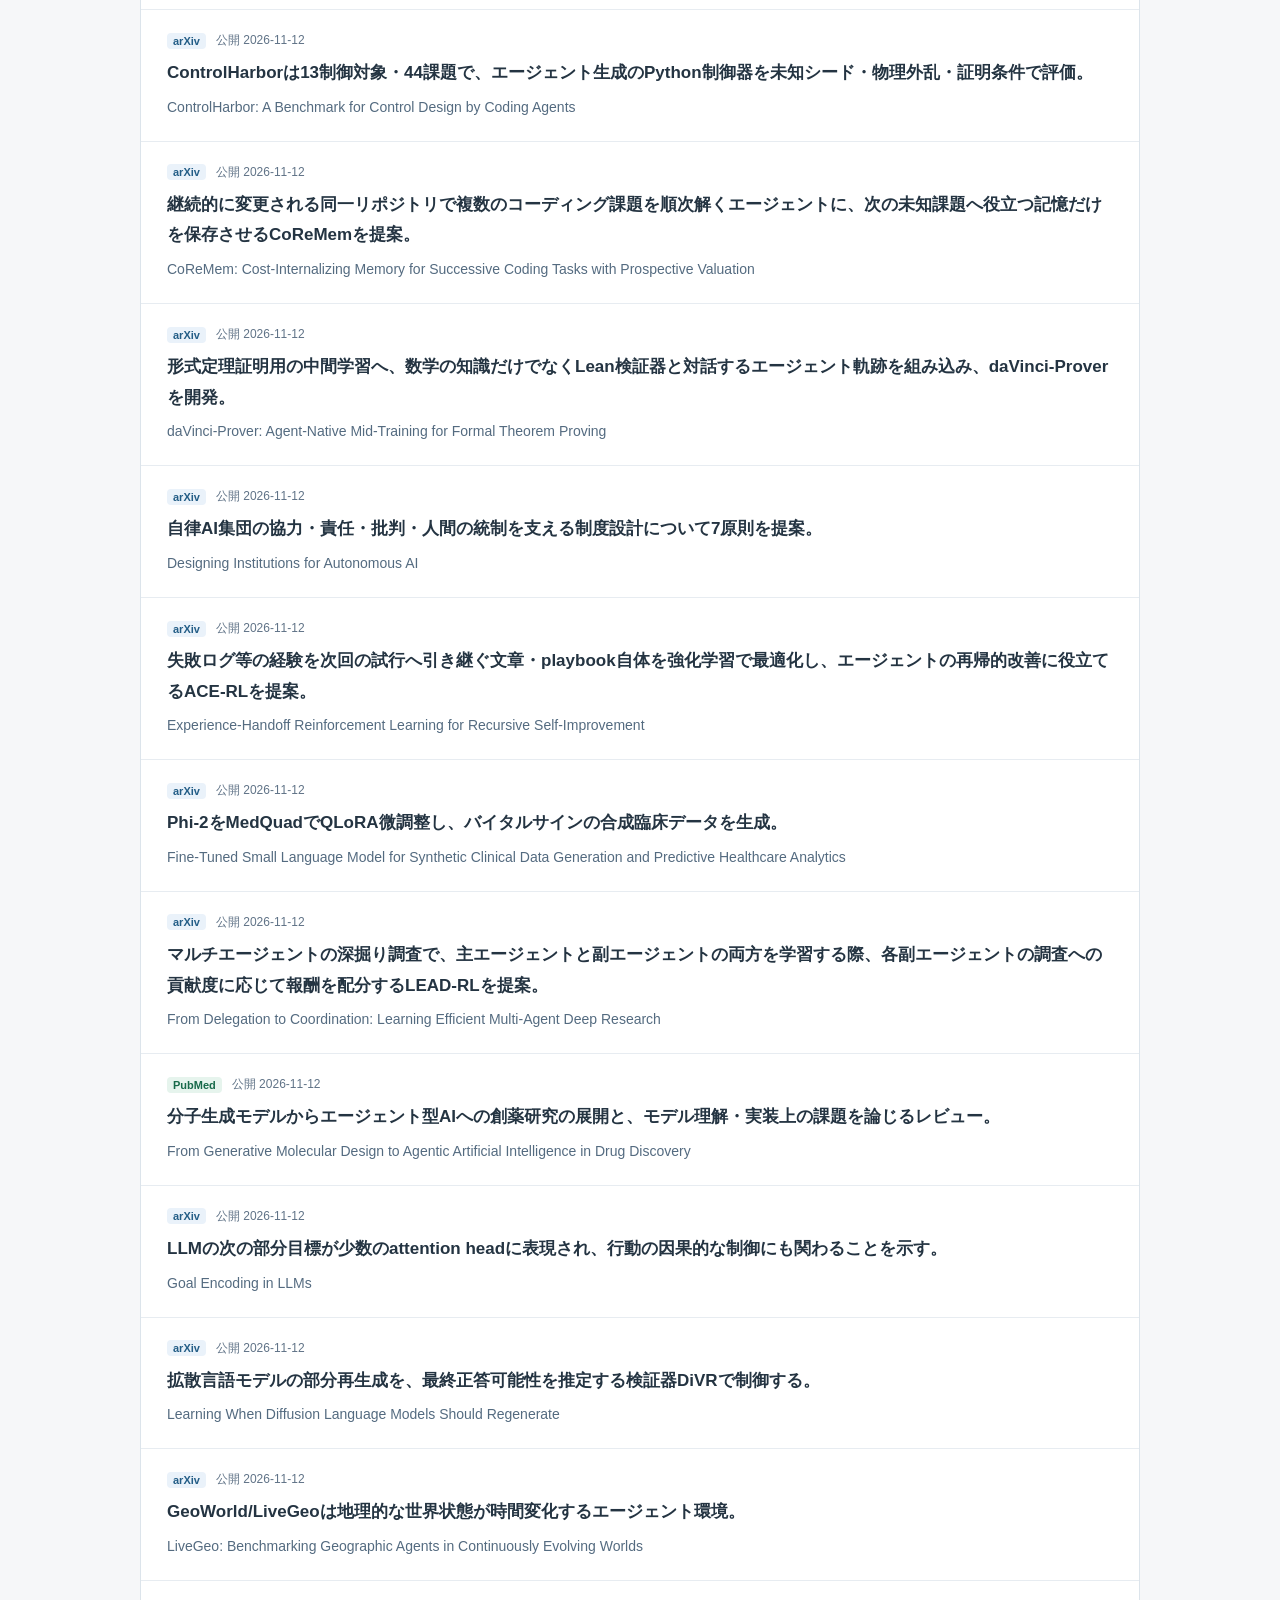
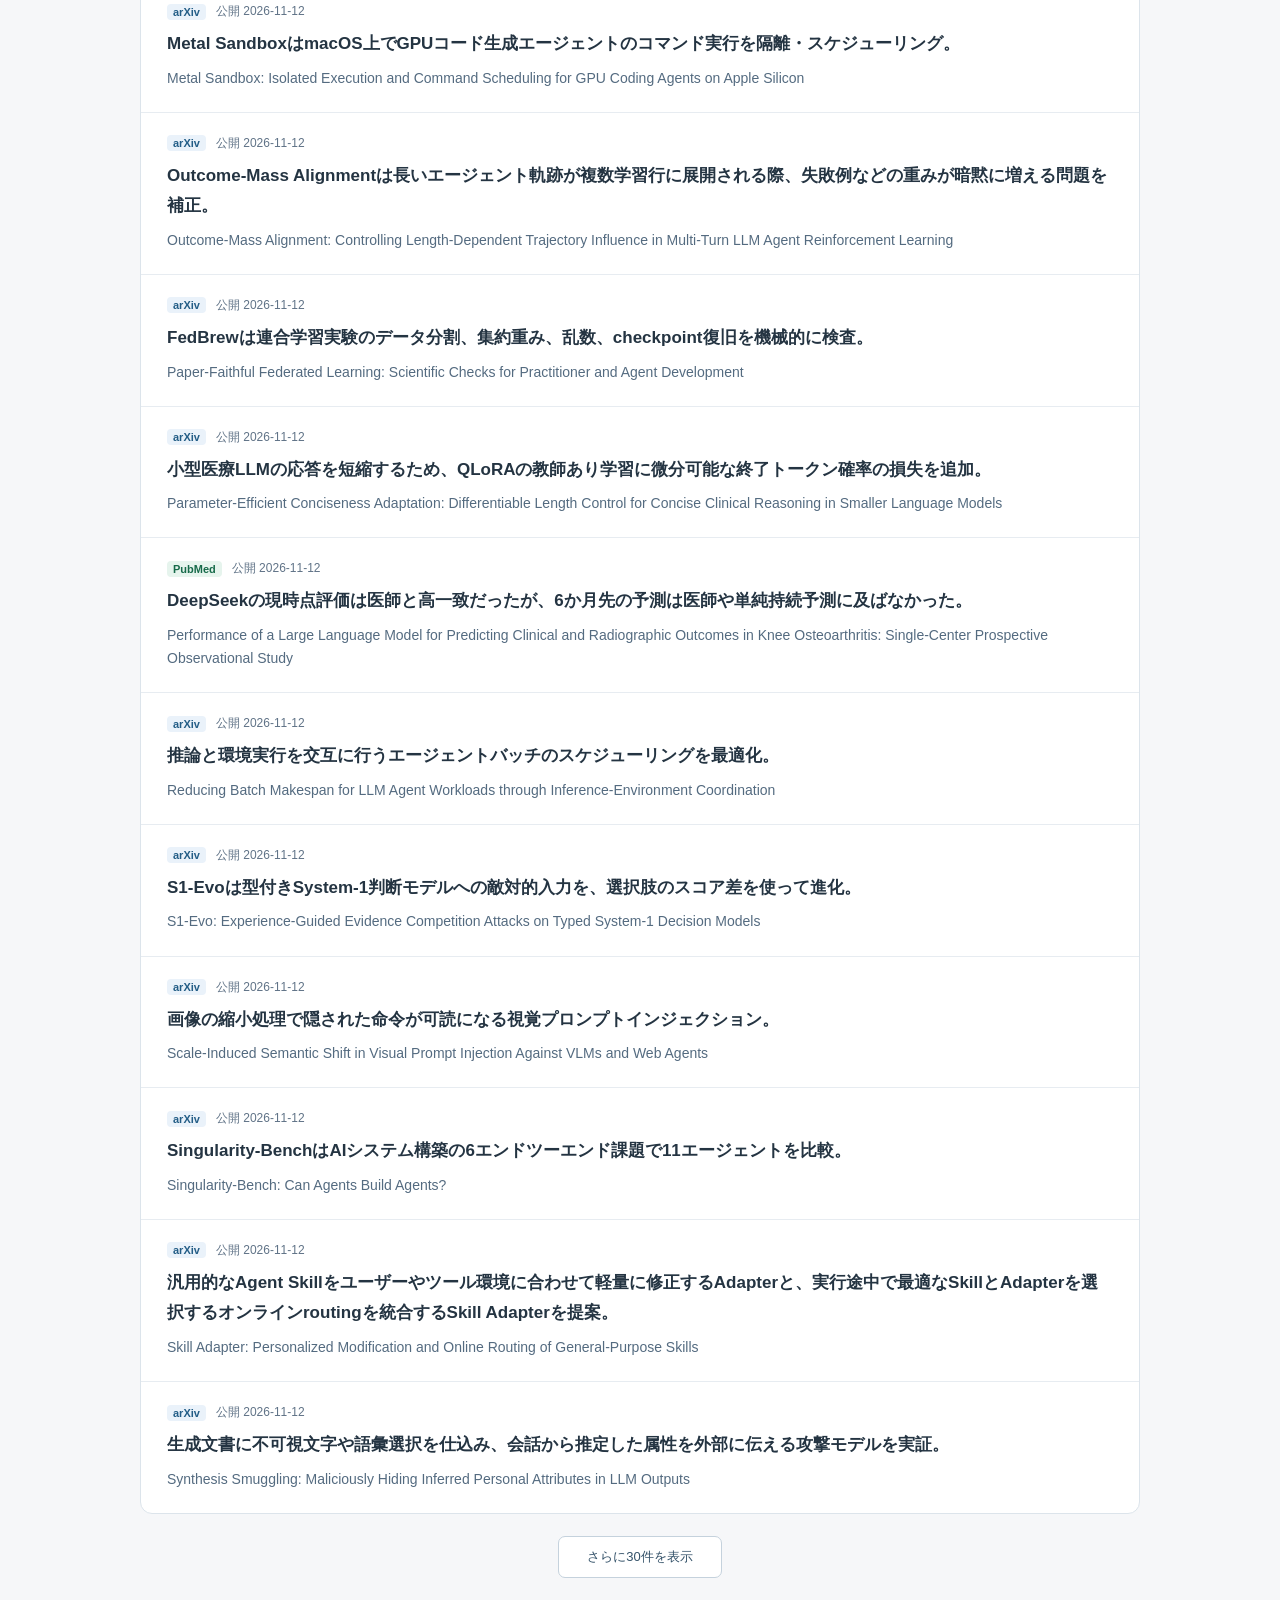
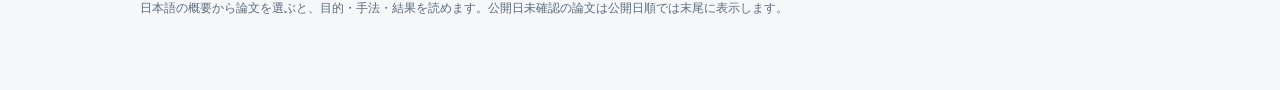
==== commit f51cc696: "Keep arXiv and other source filters visible above paper search" ====
--- a/docs/index.html
+++ b/docs/index.html
@@ -3,12 +3,12 @@
 <style>
 :root{font-family:-apple-system,BlinkMacSystemFont,"Hiragino Kaku Gothic ProN","Noto Sans JP",sans-serif;color:#243442;background:#f6f7f9}*{box-sizing:border-box}body{margin:0}button,input,select{font:inherit}button,summary{cursor:pointer}[hidden]{display:none!important}a{color:#185f91;text-underline-offset:3px}button:focus-visible,a:focus-visible,input:focus-visible,select:focus-visible,summary:focus-visible{outline:3px solid #72acd5;outline-offset:4px}
 .site-header{background:#142e42;color:#fff;padding:18px max(24px,calc((100vw - 1000px)/2))}.brand{font-size:21px;font-weight:700}.site-header p{margin:4px 0 0;color:#c1d0db;font-size:12px}.wrap{max-width:1048px;margin:auto;padding:22px 24px 60px}.catalog-top{display:flex;align-items:center;justify-content:space-between;gap:16px;margin-bottom:14px}.catalog-top h1{margin:0;font-size:23px}.total,.collection-note,.toolbar,.notice{color:#596b7d;font-size:13px;line-height:1.7}
-.collection-switch{display:flex;gap:7px;flex-wrap:wrap}.collection-tab{border:1px solid #c9d5df;background:#fff;border-radius:8px;padding:10px 17px;color:#3d566d;font-weight:600;font-size:14px}.collection-tab[aria-pressed="true"]{background:#174763;border-color:#174763;color:#fff}.collection-note{margin:10px 0 14px}.search-wrap{display:block}.search-wrap input{width:100%;border:1px solid #bbcbd8;border-radius:9px;padding:12px 15px;color:inherit;background:#fff;font-size:15px}input::placeholder{color:#6b7f91}.filter-options{margin:6px 0}.filter-options>summary{width:fit-content;color:#49657b;font-size:13px;padding:5px 0}.filter-content{display:flex;gap:18px;align-items:start;flex-wrap:wrap;padding:14px 16px;margin-top:8px;background:#eef2f6;border-radius:9px}.filter-label{display:block;font-size:12px;color:#566d80;margin-bottom:7px}.source-switch{display:flex;gap:4px;flex-wrap:wrap}.source-tab{border:1px solid transparent;background:transparent;border-radius:6px;color:#405c72;padding:7px 9px;font-size:13px}.source-tab[aria-pressed="true"]{background:#fff;border-color:#becfdd;color:#123e63}.sort-control select{max-width:100%;border:1px solid #c2d0db;border-radius:6px;padding:7px 9px;background:#fff;color:inherit;font-size:13px}
+.collection-switch{display:flex;gap:7px;flex-wrap:wrap}.collection-tab{border:1px solid #c9d5df;background:#fff;border-radius:8px;padding:10px 17px;color:#3d566d;font-weight:600;font-size:14px}.collection-tab[aria-pressed="true"]{background:#174763;border-color:#174763;color:#fff}.collection-note{margin:10px 0 14px}.search-wrap{display:block}.search-wrap input{width:100%;border:1px solid #bbcbd8;border-radius:9px;padding:12px 15px;color:inherit;background:#fff;font-size:15px}input::placeholder{color:#6b7f91}.filter-options{margin:6px 0}.filter-options>summary{width:fit-content;color:#49657b;font-size:13px;padding:5px 0}.filter-content{display:flex;gap:18px;align-items:start;flex-wrap:wrap;padding:14px 16px;margin-top:8px;background:#eef2f6;border-radius:9px}.filter-label{display:block;font-size:12px;color:#566d80;margin-bottom:7px}.source-switch{display:flex;gap:4px;flex-wrap:wrap;background:#eaf0f5;border-radius:9px;padding:5px;margin:0 0 14px}.source-tab{border:1px solid transparent;background:transparent;border-radius:6px;color:#405c72;padding:9px 13px;min-height:40px;font-size:14px}.source-tab[aria-pressed="true"]{background:#fff;border-color:#becfdd;color:#123e63}.sort-control select{max-width:100%;border:1px solid #c2d0db;border-radius:6px;padding:7px 9px;background:#fff;color:inherit;font-size:13px}
 .field-panel{background:#fff;border:1px solid #dce4eb;border-radius:10px;padding:14px 16px;margin-bottom:18px}.field-heading{font-size:13px;margin:0 0 10px}.field-filters{display:flex;flex-wrap:wrap;gap:7px}.field-filter,.field-badge{--field-color:#52667a;--field-bg:#eef2f6;color:var(--field-color);background:var(--field-bg);border:1px solid transparent;border-radius:6px;font-size:12px;line-height:1.5}.field-filter{display:inline-flex;align-items:center;gap:8px;padding:7px 10px;text-align:left}.field-filter:hover,button.field-badge:hover{border-color:var(--field-color)}.field-filter[aria-pressed="true"]{border-color:var(--field-color);box-shadow:inset 0 0 0 1px var(--field-color);font-weight:700}.field-count{font-variant-numeric:tabular-nums;opacity:.8}.field-note{font-size:12px;color:#62778a;margin:10px 0 0;line-height:1.7}.field-badges{display:flex;flex-wrap:wrap;gap:5px;margin-top:11px}.field-badge{display:inline-block;padding:3px 7px}
 [data-field-key="language"]{--field-color:#24558a;--field-bg:#eaf2fc}[data-field-key="agents"]{--field-color:#6b4691;--field-bg:#f1ecf8}[data-field-key="trust"]{--field-color:#925b16;--field-bg:#fcf2df}[data-field-key="medical"]{--field-color:#176a4a;--field-bg:#e6f4ed}[data-field-key="structured"]{--field-color:#176879;--field-bg:#e6f3f6}[data-field-key="events"]{--field-color:#994654;--field-bg:#fbeef0}[data-field-key="neuroscience"]{--field-color:#665b22;--field-bg:#f5f2df}
 .toolbar{display:flex;align-items:center;justify-content:space-between;gap:10px;margin:8px 0 10px}.button{border:1px solid #c5d2dd;border-radius:7px;background:#fff;color:#35536a;padding:8px 12px;font-size:13px}.button:hover{background:#edf4f9}.list{background:#fff;border:1px solid #dce4eb;border-radius:12px;overflow:hidden}.paper{display:block;padding:22px 26px;border-bottom:1px solid #e7ecf1;text-decoration:none;color:inherit}.paper:last-child{border-bottom:0}.paper:hover{background:#f5f9fc}.paper-meta{display:flex;gap:10px;align-items:center;flex-wrap:wrap;color:#607387;font-size:12px;margin-bottom:9px}.source-label{display:inline-block;border-radius:4px;background:#eaf2fa;color:#235d86;font-size:11px;font-weight:600;padding:2px 6px}.source-label.pubmed{background:#e6f4ed;color:#176a4a}.source-label.other{background:#f3eddf;color:#805c22}.paper-description{font-size:17px;font-weight:600;line-height:1.8;margin:0 0 7px;display:-webkit-box;-webkit-box-orient:vertical;-webkit-line-clamp:2;overflow:hidden;overflow-wrap:anywhere}.paper-title{font-size:14px;font-weight:400;line-height:1.65;margin:0;color:#546b80;overflow-wrap:anywhere}.load-more{display:block;margin:22px auto 0;padding:11px 28px}.empty{padding:40px 24px;text-align:center;color:#63778a;line-height:1.8}.notice{font-size:12px;margin-top:20px}
 .reader-shell{max-width:820px;margin:auto}.reader-nav{display:flex;align-items:center;justify-content:space-between;gap:15px;margin-bottom:20px;font-size:14px}.back-button{padding:8px 0;background:none;border:0;color:#315f80}.reader{background:#fff;border:1px solid #e0e6ed;border-radius:12px;padding:42px 48px}.reader-meta{display:flex;align-items:center;gap:10px;flex-wrap:wrap;color:#607387;font-size:13px}.reader h1{font-size:25px;line-height:1.55;letter-spacing:-.3px;margin:15px 0 0;overflow-wrap:anywhere}.reader-section{margin-top:30px}.reader-section h2{font-size:15px;color:#365d78;margin:0 0 10px;line-height:1.6}.reader-section p{font-size:17px;line-height:1.95;letter-spacing:.015em;margin:0;white-space:pre-wrap;overflow-wrap:anywhere;line-break:strict}.reader-section.lead{padding-bottom:28px;border-bottom:1px solid #e3eaf0}.reader-section.lead p{font-size:18px}.reader-section.missing p{color:#6b7d8e}.reader-sources{margin-top:35px;padding-top:23px;border-top:1px solid #e3eaf0}.reader-sources h2{font-size:14px;margin:0 0 12px}.source-links{display:flex;gap:12px 20px;flex-wrap:wrap;font-size:14px;line-height:1.7}.verification{margin-top:24px;color:#5b7083;font-size:13px;line-height:1.8}.verification summary{padding:4px 0}.verification dl{margin:14px 0 0;display:grid;grid-template-columns:100px minmax(0,1fr);gap:9px 16px}.verification dt{color:#6a7d8d}.verification dd{margin:0;overflow-wrap:anywhere}.verification p{margin:13px 0 0}.tag{display:inline-block;border-radius:5px;background:#eff3f7;padding:2px 7px;margin:4px 5px 0 0;font-size:12px;color:#516a80}.reader-bottom{display:flex;justify-content:center;margin-top:24px}
-@media(min-width:751px){.filter-content{justify-content:space-between}}@media(max-width:750px){.site-header{padding:16px 20px}.brand{font-size:20px}.wrap{padding:22px 16px 42px}.catalog-top{margin-bottom:15px}.catalog-top h1{font-size:21px}.collection-tab{padding:10px 12px;font-size:13px}.collection-note{font-size:12px}.field-panel{padding:13px 12px}.field-filter{font-size:11px;padding:7px 8px}.paper{padding:20px 18px}.paper-description{font-size:16px}.paper-title{font-size:13px}.reader-nav{margin-bottom:13px}.reader{padding:27px 22px;border-radius:10px}.reader h1{font-size:22px}.reader-section p,.reader-section.lead p{font-size:16px}.reader-section{margin-top:26px}.verification dl{grid-template-columns:1fr;gap:3px}.verification dd{margin-bottom:9px}.total{font-size:12px}}
+@media(min-width:751px){.filter-content{justify-content:space-between}}.source-tab:hover{background:#f8fafc}@media(max-width:750px){.source-switch{display:grid;grid-template-columns:repeat(2,minmax(0,1fr))}.source-tab{padding:9px 8px;text-align:center}.site-header{padding:16px 20px}.brand{font-size:20px}.wrap{padding:22px 16px 42px}.catalog-top{margin-bottom:15px}.catalog-top h1{font-size:21px}.collection-tab{padding:10px 12px;font-size:13px}.collection-note{font-size:12px}.field-panel{padding:13px 12px}.field-filter{font-size:11px;padding:7px 8px}.paper{padding:20px 18px}.paper-description{font-size:16px}.paper-title{font-size:13px}.reader-nav{margin-bottom:13px}.reader{padding:27px 22px;border-radius:10px}.reader h1{font-size:22px}.reader-section p,.reader-section.lead p{font-size:16px}.reader-section{margin-top:26px}.verification dl{grid-template-columns:1fr;gap:3px}.verification dd{margin-bottom:9px}.total{font-size:12px}}
 </style></head><body>
 <header class="site-header"><div class="brand">Paper Watch</div><p>機械学習・LLM・医療AIの論文ライブラリ</p></header>
 <main class="wrap"><section id="catalog" aria-labelledby="catalog-heading">
@@ -19,10 +19,10 @@
 <button type="button" class="collection-tab" data-collection="" aria-pressed="false">両方</button></nav>
 <p class="collection-note" id="collection-note">定期レポートで紹介した新着論文を掲載しています。</p>
 <section class="field-panel" id="field-panel" aria-labelledby="field-heading" hidden><h2 class="field-heading" id="field-heading">基礎文献の分野</h2><nav class="field-filters" id="field-filters" aria-label="分野で絞り込む"></nav><p class="field-note" id="field-note">分野を読み込み中...</p></section>
+<nav class="source-switch" aria-label="論文の出典">
+<button type="button" class="source-tab" data-source="" aria-pressed="true">すべて <span id="all-count"></span></button><button type="button" class="source-tab" data-source="arXiv" aria-pressed="false">arXiv <span id="arxiv-count"></span></button><button type="button" class="source-tab" data-source="PubMed" aria-pressed="false">PubMed <span id="pubmed-count"></span></button><button type="button" class="source-tab" data-source="other" aria-pressed="false">出版社・その他 <span id="other-count"></span></button></nav>
 <label class="search-wrap"><input id="search" type="search" aria-label="論文検索" placeholder="気になるテーマ・タイトル・論文IDで検索"></label>
-<details class="filter-options" id="filter-options"><summary>出典・並び順 <span id="filter-status"></span></summary><div class="filter-content"><div><span class="filter-label" id="source-heading">出典</span><nav class="source-switch" aria-labelledby="source-heading">
-<button type="button" class="source-tab" data-source="" aria-pressed="true">すべて <span id="all-count"></span></button><button type="button" class="source-tab" data-source="arXiv" aria-pressed="false">arXiv <span id="arxiv-count"></span></button><button type="button" class="source-tab" data-source="PubMed" aria-pressed="false">PubMed <span id="pubmed-count"></span></button><button type="button" class="source-tab" data-source="other" aria-pressed="false">出版社・その他 <span id="other-count"></span></button></nav></div>
-<label class="sort-control"><span class="filter-label">並び順</span><select id="sort"><option value="date-new">論文公開日：新しい順</option><option value="date-old">論文公開日：古い順</option><option value="report-new">レポート日：新しい順</option><option value="report-old">レポート日：古い順</option><option value="title">タイトル順</option></select></label></div></details>
+<details class="filter-options" id="filter-options"><summary>並び順 <span id="filter-status"></span></summary><div class="filter-content"><label class="sort-control"><span class="filter-label">並び順</span><select id="sort"><option value="date-new">論文公開日：新しい順</option><option value="date-old">論文公開日：古い順</option><option value="report-new">レポート日：新しい順</option><option value="report-old">レポート日：古い順</option><option value="title">タイトル順</option></select></label></div></details>
 <div class="toolbar"><span id="count" role="status" aria-live="polite">読み込み中...</span><button class="button" type="button" id="clear">条件をクリア</button></div>
 <div class="list" id="list" aria-label="論文一覧"></div><button class="button load-more" type="button" id="load-more" hidden>さらに30件を表示</button><p class="notice">日本語の概要から論文を選ぶと、目的・手法・結果を読めます。公開日未確認の論文は公開日順では末尾に表示します。</p></section>
 <section class="reader-shell" id="reader-view" aria-label="論文を読む" hidden><nav class="reader-nav" aria-label="読書画面"><button class="back-button" type="button" id="back">← 一覧に戻る</button><a id="reader-original" target="_blank" rel="noopener noreferrer">論文原文 ↗</a></nav><article class="reader" id="detail"></article><div class="reader-bottom"><button class="button" type="button" id="back-bottom">一覧に戻る</button></div></section></main>
@@ -128,7 +128,7 @@
  $("all-count").textContent="("+fieldBase.length+")";$("arxiv-count").textContent="("+fieldBase.filter(p=>p.source==="arXiv").length+")";$("pubmed-count").textContent="("+fieldBase.filter(p=>p.source==="PubMed").length+")";$("other-count").textContent="("+fieldBase.filter(p=>!["arXiv","PubMed"].includes(p.source)).length+")";
  for(const e of $("field-filters").querySelectorAll("[data-filter-field]")){e.setAttribute("aria-pressed",String(e.dataset.filterField===fieldFilter));e.querySelector(".field-count").textContent=base.filter(p=>hasField(p,e.dataset.filterField)).length;}
  $("field-note").textContent="複数分野の論文は、それぞれの件数に含まれます。検索・出典と組み合わせて絞り込めます。";
- $("filter-status").textContent=[sourceFilter==="other"?"出版社・その他":sourceFilter,$("sort").value!=="date-new"?$("sort").selectedOptions[0].textContent:""].filter(Boolean).map(s=>" · "+s).join("");
+ $("filter-status").textContent=" · "+$("sort").selectedOptions[0].textContent;
  $("collection-note").innerHTML=collectionFilter==="foundations"?'最新研究の基盤となる手法・評価・転換点を読む。<a href="'+repo+'reports/foundations/README.md" target="_blank" rel="noopener noreferrer">研究の流れと読み順 ↗</a>':collectionFilter==="daily"?'定期レポートで紹介した新着論文。日本語の概要から探せます。':'新着論文と基礎文献をまとめて検索できます。';
  if(collectionLoadWarning)$("collection-note").textContent=collectionLoadWarning;
 }
@@ -157,3 +157,4 @@
  ready=true;renderList();const p=papers.find(p=>p.id===new URLSearchParams(location.search).get("paper"));if(p)renderReader(p);else{showCatalog();history.replaceState({},"",viewUrl());}
 }).catch(e=>{$("count").textContent="読み込み失敗";$("list").innerHTML='<div class="empty">文献データを読み込めませんでした。ページを再読み込みしてください。</div>';console.error(e);});
 </script></body></html>
+
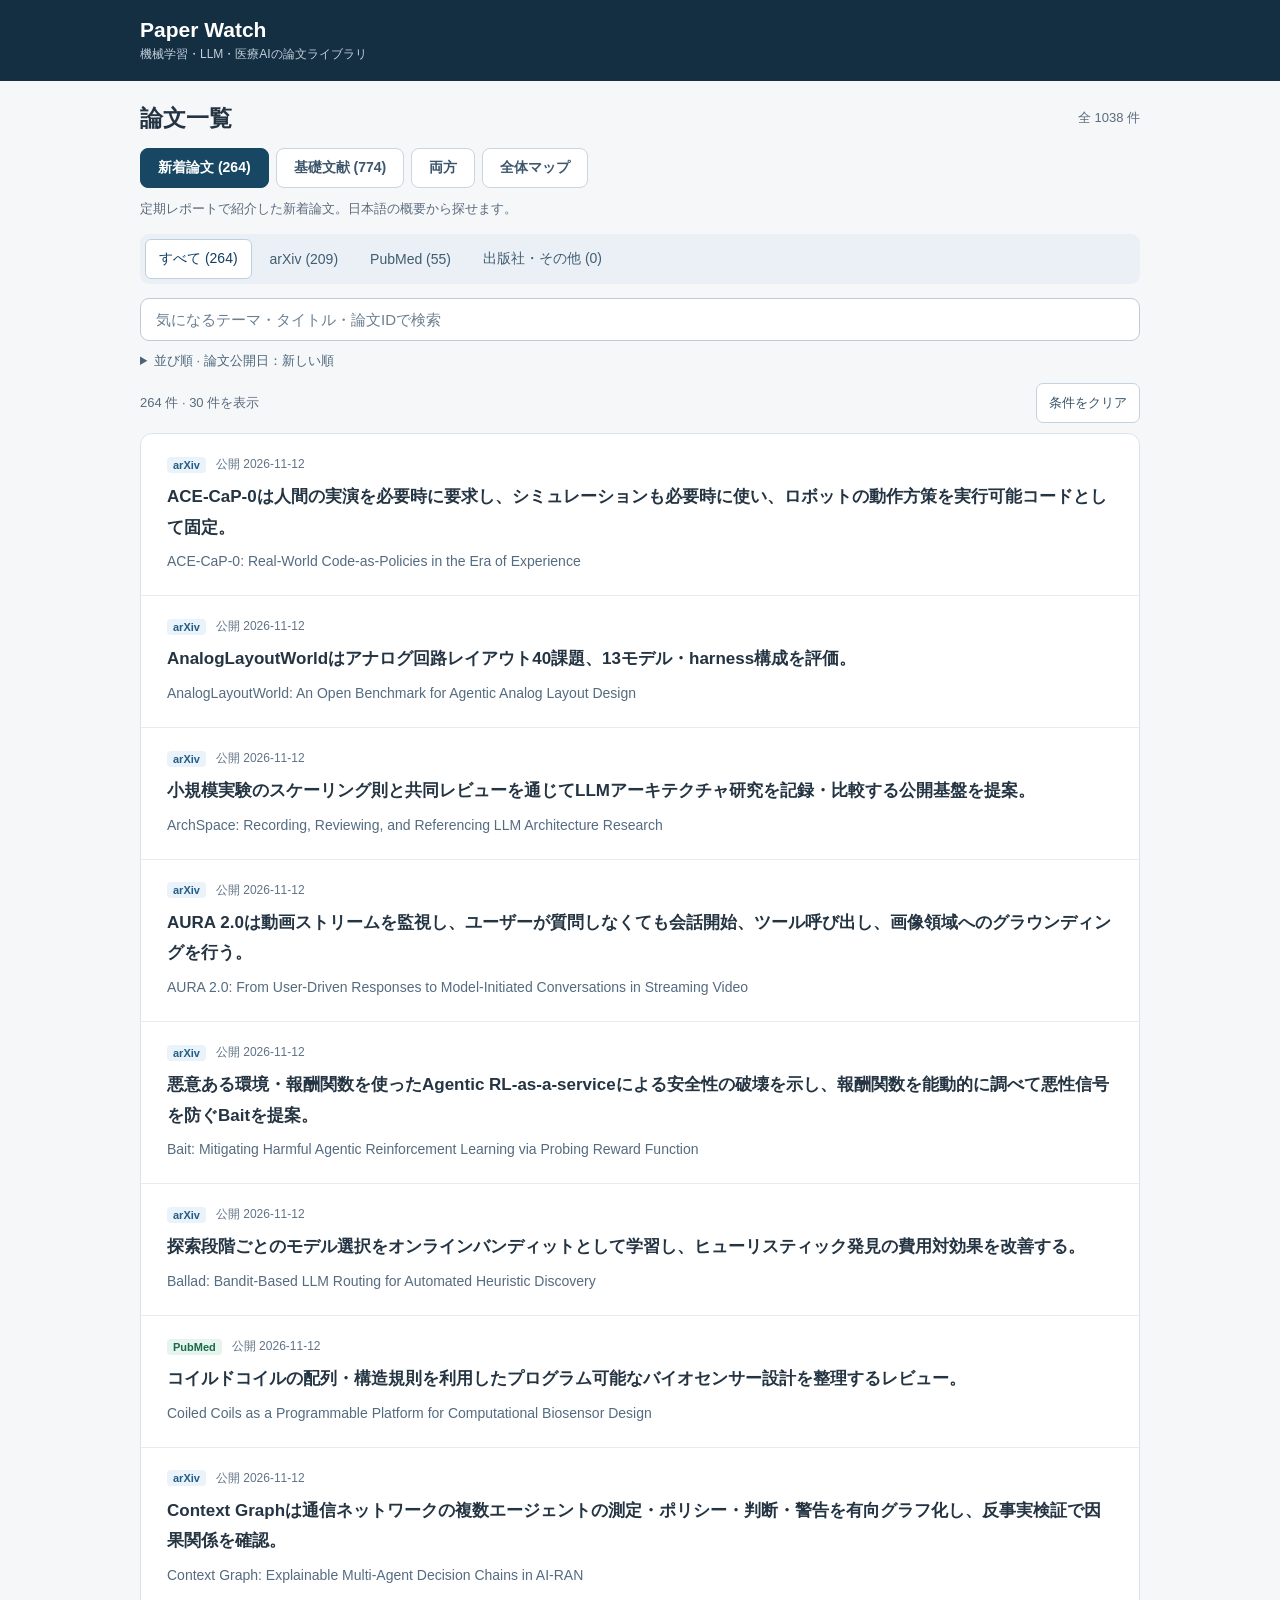
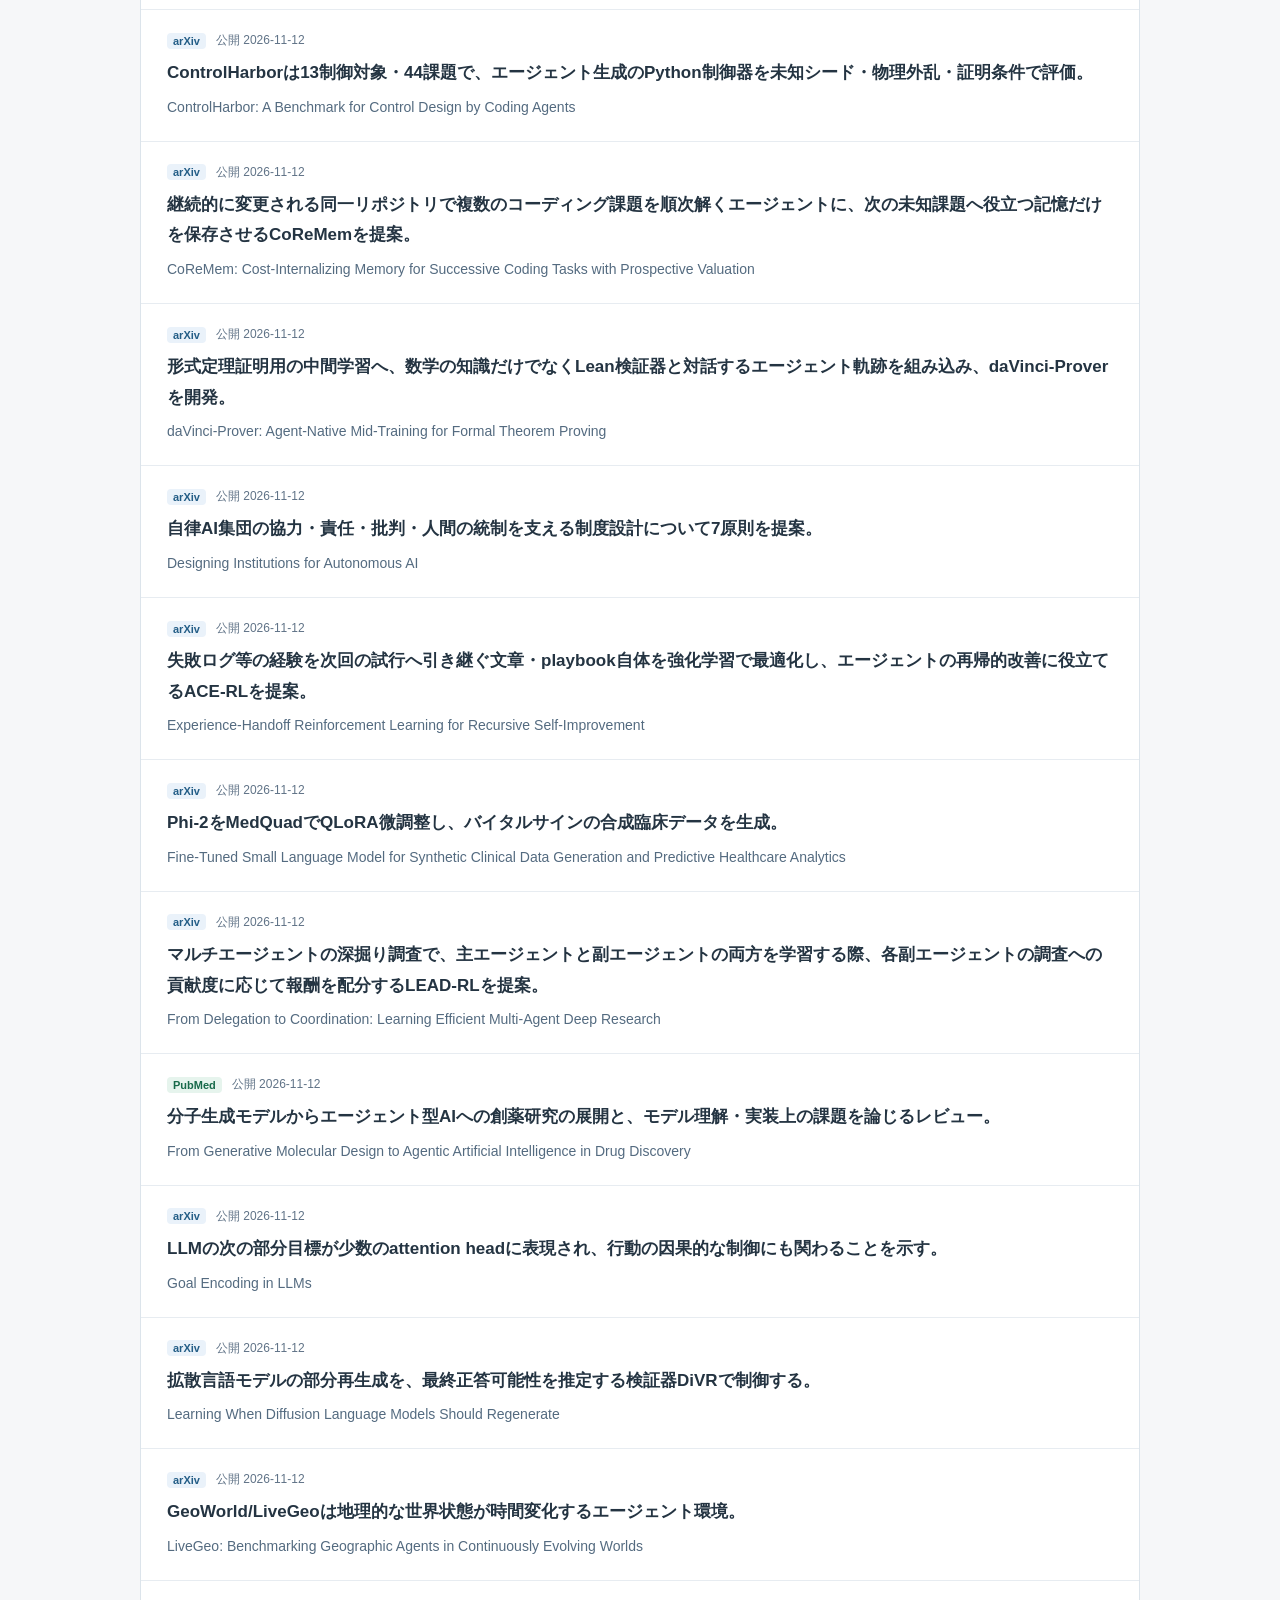
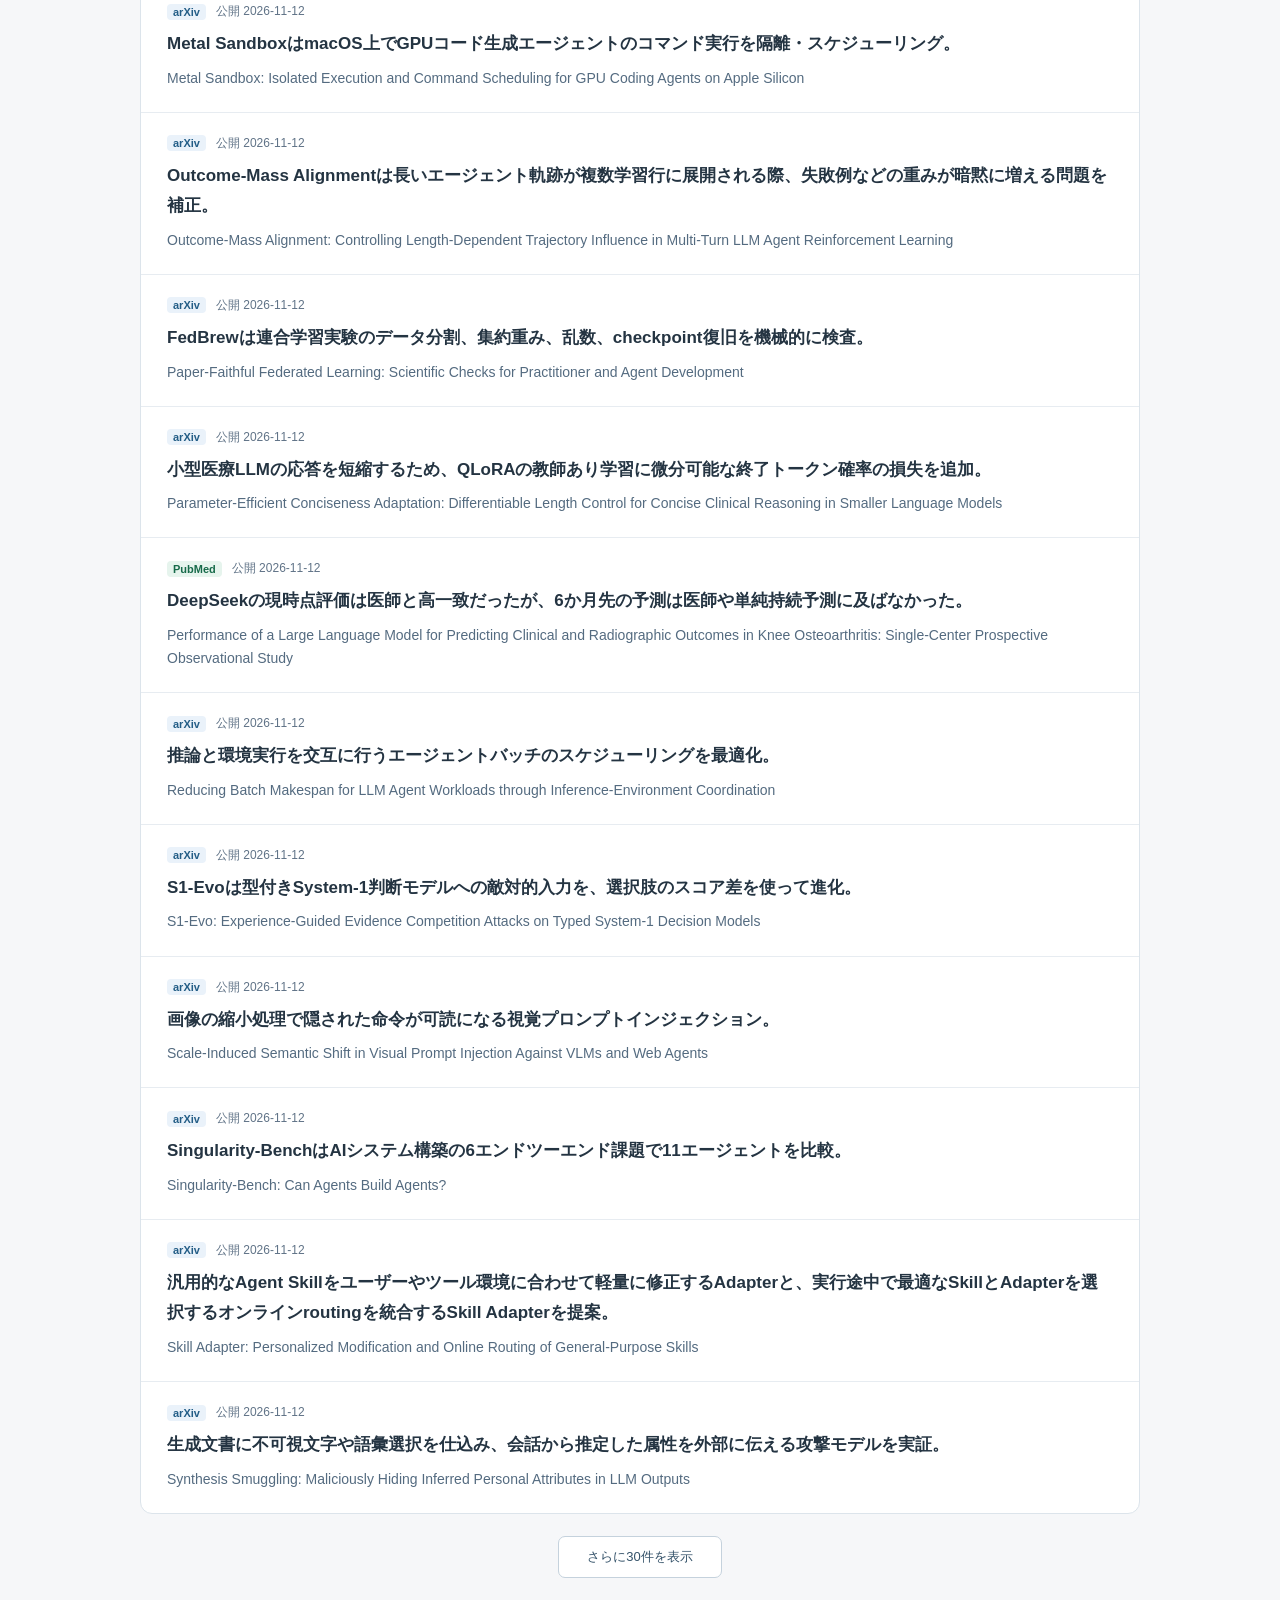
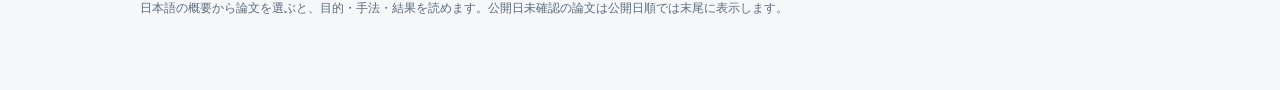
==== commit dc0d8d8d: "Add seven-field research landscape linking foundations to recent evidence" ====
--- a/docs/index.html
+++ b/docs/index.html
@@ -9,14 +9,16 @@
 .toolbar{display:flex;align-items:center;justify-content:space-between;gap:10px;margin:8px 0 10px}.button{border:1px solid #c5d2dd;border-radius:7px;background:#fff;color:#35536a;padding:8px 12px;font-size:13px}.button:hover{background:#edf4f9}.list{background:#fff;border:1px solid #dce4eb;border-radius:12px;overflow:hidden}.paper{display:block;padding:22px 26px;border-bottom:1px solid #e7ecf1;text-decoration:none;color:inherit}.paper:last-child{border-bottom:0}.paper:hover{background:#f5f9fc}.paper-meta{display:flex;gap:10px;align-items:center;flex-wrap:wrap;color:#607387;font-size:12px;margin-bottom:9px}.source-label{display:inline-block;border-radius:4px;background:#eaf2fa;color:#235d86;font-size:11px;font-weight:600;padding:2px 6px}.source-label.pubmed{background:#e6f4ed;color:#176a4a}.source-label.other{background:#f3eddf;color:#805c22}.paper-description{font-size:17px;font-weight:600;line-height:1.8;margin:0 0 7px;display:-webkit-box;-webkit-box-orient:vertical;-webkit-line-clamp:2;overflow:hidden;overflow-wrap:anywhere}.paper-title{font-size:14px;font-weight:400;line-height:1.65;margin:0;color:#546b80;overflow-wrap:anywhere}.load-more{display:block;margin:22px auto 0;padding:11px 28px}.empty{padding:40px 24px;text-align:center;color:#63778a;line-height:1.8}.notice{font-size:12px;margin-top:20px}
 .reader-shell{max-width:820px;margin:auto}.reader-nav{display:flex;align-items:center;justify-content:space-between;gap:15px;margin-bottom:20px;font-size:14px}.back-button{padding:8px 0;background:none;border:0;color:#315f80}.reader{background:#fff;border:1px solid #e0e6ed;border-radius:12px;padding:42px 48px}.reader-meta{display:flex;align-items:center;gap:10px;flex-wrap:wrap;color:#607387;font-size:13px}.reader h1{font-size:25px;line-height:1.55;letter-spacing:-.3px;margin:15px 0 0;overflow-wrap:anywhere}.reader-section{margin-top:30px}.reader-section h2{font-size:15px;color:#365d78;margin:0 0 10px;line-height:1.6}.reader-section p{font-size:17px;line-height:1.95;letter-spacing:.015em;margin:0;white-space:pre-wrap;overflow-wrap:anywhere;line-break:strict}.reader-section.lead{padding-bottom:28px;border-bottom:1px solid #e3eaf0}.reader-section.lead p{font-size:18px}.reader-section.missing p{color:#6b7d8e}.reader-sources{margin-top:35px;padding-top:23px;border-top:1px solid #e3eaf0}.reader-sources h2{font-size:14px;margin:0 0 12px}.source-links{display:flex;gap:12px 20px;flex-wrap:wrap;font-size:14px;line-height:1.7}.verification{margin-top:24px;color:#5b7083;font-size:13px;line-height:1.8}.verification summary{padding:4px 0}.verification dl{margin:14px 0 0;display:grid;grid-template-columns:100px minmax(0,1fr);gap:9px 16px}.verification dt{color:#6a7d8d}.verification dd{margin:0;overflow-wrap:anywhere}.verification p{margin:13px 0 0}.tag{display:inline-block;border-radius:5px;background:#eff3f7;padding:2px 7px;margin:4px 5px 0 0;font-size:12px;color:#516a80}.reader-bottom{display:flex;justify-content:center;margin-top:24px}
 @media(min-width:751px){.filter-content{justify-content:space-between}}.source-tab:hover{background:#f8fafc}@media(max-width:750px){.source-switch{display:grid;grid-template-columns:repeat(2,minmax(0,1fr))}.source-tab{padding:9px 8px;text-align:center}.site-header{padding:16px 20px}.brand{font-size:20px}.wrap{padding:22px 16px 42px}.catalog-top{margin-bottom:15px}.catalog-top h1{font-size:21px}.collection-tab{padding:10px 12px;font-size:13px}.collection-note{font-size:12px}.field-panel{padding:13px 12px}.field-filter{font-size:11px;padding:7px 8px}.paper{padding:20px 18px}.paper-description{font-size:16px}.paper-title{font-size:13px}.reader-nav{margin-bottom:13px}.reader{padding:27px 22px;border-radius:10px}.reader h1{font-size:22px}.reader-section p,.reader-section.lead p{font-size:16px}.reader-section{margin-top:26px}.verification dl{grid-template-columns:1fr;gap:3px}.verification dd{margin-bottom:9px}.total{font-size:12px}}
-</style></head><body>
+</style><link rel="stylesheet" href="./overview.css"></head><body>
 <header class="site-header"><div class="brand">Paper Watch</div><p>機械学習・LLM・医療AIの論文ライブラリ</p></header>
 <main class="wrap"><section id="catalog" aria-labelledby="catalog-heading">
 <div class="catalog-top"><h1 id="catalog-heading">論文一覧</h1><span class="total" id="total">読み込み中...</span></div>
 <nav class="collection-switch" aria-label="文献集">
 <button type="button" class="collection-tab" data-collection="daily" aria-pressed="true">新着論文 <span id="daily-count"></span></button>
 <button type="button" class="collection-tab" data-collection="foundations" aria-pressed="false">基礎文献 <span id="foundations-count"></span></button>
-<button type="button" class="collection-tab" data-collection="" aria-pressed="false">両方</button></nav>
+<button type="button" class="collection-tab" data-collection="" aria-pressed="false">両方</button><button type="button" class="collection-tab" id="overview-tab" aria-pressed="false">全体マップ</button></nav>
+<section class="overview" id="overview" aria-label="基礎から現在への全体マップ" hidden></section>
+<div id="paper-browser">
 <p class="collection-note" id="collection-note">定期レポートで紹介した新着論文を掲載しています。</p>
 <section class="field-panel" id="field-panel" aria-labelledby="field-heading" hidden><h2 class="field-heading" id="field-heading">基礎文献の分野</h2><nav class="field-filters" id="field-filters" aria-label="分野で絞り込む"></nav><p class="field-note" id="field-note">分野を読み込み中...</p></section>
 <nav class="source-switch" aria-label="論文の出典">
@@ -24,8 +26,9 @@
 <label class="search-wrap"><input id="search" type="search" aria-label="論文検索" placeholder="気になるテーマ・タイトル・論文IDで検索"></label>
 <details class="filter-options" id="filter-options"><summary>並び順 <span id="filter-status"></span></summary><div class="filter-content"><label class="sort-control"><span class="filter-label">並び順</span><select id="sort"><option value="date-new">論文公開日：新しい順</option><option value="date-old">論文公開日：古い順</option><option value="report-new">レポート日：新しい順</option><option value="report-old">レポート日：古い順</option><option value="title">タイトル順</option></select></label></div></details>
 <div class="toolbar"><span id="count" role="status" aria-live="polite">読み込み中...</span><button class="button" type="button" id="clear">条件をクリア</button></div>
-<div class="list" id="list" aria-label="論文一覧"></div><button class="button load-more" type="button" id="load-more" hidden>さらに30件を表示</button><p class="notice">日本語の概要から論文を選ぶと、目的・手法・結果を読めます。公開日未確認の論文は公開日順では末尾に表示します。</p></section>
+<div class="list" id="list" aria-label="論文一覧"></div><button class="button load-more" type="button" id="load-more" hidden>さらに30件を表示</button><p class="notice">日本語の概要から論文を選ぶと、目的・手法・結果を読めます。公開日未確認の論文は公開日順では末尾に表示します。</p></div></section>
 <section class="reader-shell" id="reader-view" aria-label="論文を読む" hidden><nav class="reader-nav" aria-label="読書画面"><button class="back-button" type="button" id="back">← 一覧に戻る</button><a id="reader-original" target="_blank" rel="noopener noreferrer">論文原文 ↗</a></nav><article class="reader" id="detail"></article><div class="reader-bottom"><button class="button" type="button" id="back-bottom">一覧に戻る</button></div></section></main>
+<script src="./overview.js"></script>
 <script>
 const fieldDefinitions=[
  {key:"language",label:"言語モデルの学習・推論・効率化"},{key:"agents",label:"エージェント・検索・記憶・協調"},
@@ -50,6 +53,7 @@
 if("scrollRestoration" in history) history.scrollRestoration="manual";
 function readFilters(){
  const params=new URLSearchParams(location.search),c=params.get("collection");
+ readOverviewParams(params);
  collectionFilter=c==="all"?"":c==="foundations"?"foundations":"daily";
  fieldFilter=fieldDefinitions.some(f=>f.key===params.get("field"))?params.get("field"):"";
  if(fieldFilter)collectionFilter="foundations";
@@ -66,6 +70,7 @@
  if($("search").value.trim())url.searchParams.set("q",$("search").value.trim());
  if($("sort").value!=="date-new")url.searchParams.set("sort",$("sort").value);
  if(paperId)url.searchParams.set("paper",paperId);
+ applyOverviewParams(url,paperId);url.hash="";
  return url;
 }
 function fieldBadges(p,interactive=false){return paperFields(p).map(f=>interactive?
@@ -96,11 +101,11 @@
  (tags.length?'<div>'+tags.map(t=>'<span class="tag">'+esc(t)+'</span>').join("")+'</div>':'')+'</details>';
  for(const e of $("detail").querySelectorAll("[data-detail-field]"))e.onclick=()=>chooseField(e.dataset.detailField);
 }
-function showCatalog(){selected=null;$("catalog").hidden=false;$("reader-view").hidden=true;document.title="Paper Watch | 論文ライブラリ";}
+function showCatalog(){selected=null;$("catalog").hidden=false;$("reader-view").hidden=true;document.title=overviewState.active?"全体マップ | Paper Watch":"Paper Watch | 論文ライブラリ";}
 function openPaper(p){
  if(!p)return;
  history.replaceState({...history.state,catalogScroll:window.scrollY,visibleLimit,focusId:p.id},"",viewUrl());
- history.pushState({readerEntry:true},"",viewUrl(p.id));renderReader(p);window.scrollTo(0,0);$("reader-title").focus({preventScroll:true});
+ history.pushState({readerEntry:true},"",overviewState.active?overviewPaperUrl(p.id):viewUrl(p.id));renderReader(p);window.scrollTo(0,0);$("reader-title").focus({preventScroll:true});
 }
 function backToList(){
  if(history.state?.readerEntry)history.back();
@@ -131,8 +136,9 @@
  $("filter-status").textContent=" · "+$("sort").selectedOptions[0].textContent;
  $("collection-note").innerHTML=collectionFilter==="foundations"?'最新研究の基盤となる手法・評価・転換点を読む。<a href="'+repo+'reports/foundations/README.md" target="_blank" rel="noopener noreferrer">研究の流れと読み順 ↗</a>':collectionFilter==="daily"?'定期レポートで紹介した新着論文。日本語の概要から探せます。':'新着論文と基礎文献をまとめて検索できます。';
  if(collectionLoadWarning)$("collection-note").textContent=collectionLoadWarning;
+ syncOverviewMode();
 }
-function filtersChanged(){visibleLimit=30;showCatalog();renderList();history.replaceState({},"",viewUrl());}
+function filtersChanged(){overviewState.active=false;visibleLimit=30;showCatalog();renderList();history.replaceState({},"",viewUrl());}
 function chooseField(key){fieldFilter=key;if(key&&collectionFilter!=="foundations"){collectionFilter="foundations";sourceFilter="";}const wasReading=selected!==null;filtersChanged();if(wasReading){window.scrollTo(0,0);$("search").focus({preventScroll:true});}}
 for(const e of $("field-filters").querySelectorAll("[data-filter-field]"))e.onclick=()=>chooseField(e.dataset.filterField);
 for(const e of document.querySelectorAll("[data-collection]"))e.onclick=()=>{collectionFilter=e.dataset.collection;sourceFilter="";if(collectionFilter!=="foundations")fieldFilter="";filtersChanged();};
@@ -144,10 +150,10 @@
  if(!ready)return;readFilters();visibleLimit=history.state?.visibleLimit||30;renderList();
  const p=papers.find(p=>p.id===new URLSearchParams(location.search).get("paper"));
  if(p){renderReader(p);window.scrollTo(0,0);$("reader-title").focus({preventScroll:true});}
- else{showCatalog();const saved=history.state||{};requestAnimationFrame(()=>{const card=[...$("list").querySelectorAll("[data-id]")].find(e=>e.dataset.id===saved.focusId);if(card)card.focus({preventScroll:true});window.scrollTo(0,saved.catalogScroll||0);});}
+ else{showCatalog();const saved=history.state||{};requestAnimationFrame(()=>{const card=overviewState.active?[...$("overview").querySelectorAll("[data-map-paper]")].find(e=>e.dataset.mapPaper===saved.focusId):[...$("list").querySelectorAll("[data-id]")].find(e=>e.dataset.id===saved.focusId);if(card)card.focus({preventScroll:true});window.scrollTo(0,saved.catalogScroll||0);});}
 });
 const loadCollection=async(file,collection)=>{const r=await fetch(file,{cache:"no-cache"});if(!r.ok)throw Error(file+": "+r.status);const data=await r.json();if(!Array.isArray(data.papers))throw Error(file+": invalid papers");return data.papers.map(p=>({...p,collections:[collection]}));};
-readFilters();
+readFilters();initializeOverview();syncOverviewMode();
 Promise.allSettled([loadCollection("./papers.json","daily"),loadCollection("./foundations.json","foundations")]).then(results=>{
  const merged=new Map();available=results.flatMap((r,i)=>r.status==="fulfilled"?[["daily","foundations"][i]]:[]);
  for(const result of results)if(result.status==="fulfilled")for(const p of result.value){const old=merged.get(p.id);if(old)merged.set(p.id,{...old,collections:[...new Set([...old.collections,...p.collections])],fields:[...new Set([...(old.fields||[]),...(p.fields||[])])]});else merged.set(p.id,p);}
@@ -158,3 +164,4 @@
 }).catch(e=>{$("count").textContent="読み込み失敗";$("list").innerHTML='<div class="empty">文献データを読み込めませんでした。ページを再読み込みしてください。</div>';console.error(e);});
 </script></body></html>
 
+
--- a/docs/overview.css
+++ b/docs/overview.css
@@ -0,0 +1,2 @@
+.overview{padding-top:10px}.overview-intro{max-width:800px;font-size:16px;line-height:1.9;margin:16px 0;color:#455e72}.overview-meta{color:#607387;font-size:12px;line-height:1.8;margin:12px 0 22px}.overview h2{font-size:22px;line-height:1.6;margin:24px 0 14px}.overview h3{font-size:17px;line-height:1.7;margin:0 0 10px}.overview p{overflow-wrap:anywhere}.overview-matrix{width:100%;border-collapse:separate;border-spacing:0;background:#fff;border:1px solid #d9e4ed;border-radius:11px;overflow:hidden;font-size:14px;line-height:1.85}.overview-matrix th{background:#eaf0f5;text-align:left;color:#3e5b72;font-size:12px;padding:13px 16px}.overview-matrix td{padding:17px 16px;border-top:1px solid #e4ebf1;vertical-align:top}.overview-matrix td:first-child{width:25%;font-weight:600}.overview-matrix td small{display:block;font-size:11px;font-weight:400;color:#60778b;margin-top:7px}.overview-matrix a{font-size:15px;font-weight:600}.overview-matrix .overview-row-cites{margin-top:8px}.overview-citation{display:inline-block;font-size:12px;line-height:1.6;margin:0 4px 0 0;padding:1px 3px;color:#185f91}.overview-cites{margin:10px 0 0;line-height:1.7}.overview-themes{display:grid;grid-template-columns:repeat(3,minmax(0,1fr));gap:14px;margin:20px 0}.overview-theme{background:#edf3f7;border-radius:10px;padding:19px}.overview-theme p{font-size:14px;line-height:1.85;margin:0}.overview-methods{font-size:13px;line-height:1.9;color:#5b7183;margin:24px 0}.overview-methods summary{cursor:pointer;font-weight:600}.overview-methods ul{padding-left:20px}.overview-topic-nav{display:flex;gap:6px;flex-wrap:wrap;margin:15px 0 25px}.overview-topic-nav button{font-size:12px;padding:7px 10px}.overview-topic-nav button[aria-pressed="true"]{border-color:var(--field-color);font-weight:700}.overview-back{border:0;background:none;padding:6px 0;color:#315f80;font-size:14px}.overview-review{max-width:850px;margin:0 auto}.overview-review-title{font-size:25px;line-height:1.6;margin:18px 0 12px}.overview-thesis{font-size:18px;line-height:1.95;margin:0 0 17px}.overview-takeaways{display:grid;grid-template-columns:1fr 1fr;gap:12px;margin:20px 0 25px}.overview-takeaway{background:#eaf3f5;border-radius:9px;padding:19px}.overview-takeaway:last-child{background:#f4f0e8}.overview-takeaway strong{font-size:13px;color:#3d6274}.overview-takeaway p{font-size:15px;line-height:1.9;margin:8px 0 0}.overview-toc{display:flex;gap:9px 18px;flex-wrap:wrap;padding:14px 0;border-top:1px solid #dae3ea;border-bottom:1px solid #dae3ea;font-size:13px;line-height:1.8}.overview-review-section{scroll-margin-top:20px;margin-top:36px}.overview-review-section>h2{font-size:21px;border-bottom:1px solid #dce5ec;padding-bottom:12px}.overview-prose{font-size:16px;line-height:1.95;margin:20px 0 26px}.overview-prose p{margin:8px 0 0}.overview-stage{position:relative;border-left:2px solid #c7d9e7;padding:0 0 22px 24px;margin:0}.overview-stage::before{content:"";position:absolute;width:10px;height:10px;background:#628ca9;border-radius:50%;left:-6px;top:9px}.overview-stage:last-child{padding-bottom:0}.overview-capability{padding:24px;background:#fff;border:1px solid #dae5ee;border-radius:11px;margin:16px 0}.overview-status{display:inline-block;font-size:11px;line-height:1.6;padding:3px 7px;border-radius:5px;background:#edf3f7;color:#506e84;margin-bottom:9px}.overview-capability dl{margin:10px 0 0}.overview-capability dt{font-size:12px;font-weight:600;color:#58748b;margin-top:13px}.overview-capability dd{font-size:16px;line-height:1.95;margin:5px 0 0}.overview-connections{display:grid;gap:12px}.overview-connection{background:#edf3f7;border-radius:9px;padding:18px}.overview-connection>button{background:none;border:0;padding:0;font-size:15px;color:#185f91;font-weight:600;text-align:left}.overview-connection p{font-size:15px;line-height:1.9;margin:9px 0}.overview-reading{padding-left:25px;font-size:15px;line-height:1.8}.overview-reading li{padding:7px 0}.overview-reading small{display:block;font-size:12px;color:#60778b}.overview-references{margin-top:30px;font-size:14px;line-height:1.8}.overview-references summary{cursor:pointer;font-weight:600;padding:12px 0}.overview-references ol{padding-left:25px}.overview-references li{padding:10px 0;overflow-wrap:anywhere}.overview-reference-meta{font-size:12px;color:#60778b}.overview-reference-links{display:flex;gap:14px;font-size:13px}.overview-report-link{font-size:13px;line-height:1.8;margin-top:25px}.overview-empty{padding:30px 0;color:#60778b;font-size:15px}.overview-loading{color:#60778b}
+@media(max-width:750px){.overview-matrix,.overview-matrix tbody,.overview-matrix tr,.overview-matrix td{display:block;width:100%}.overview-matrix thead{display:none}.overview-matrix tr{padding:17px 18px;border-bottom:1px solid #dce6ee}.overview-matrix tr:last-child{border:0}.overview-matrix td,.overview-matrix td:first-child{border:0;width:100%;padding:7px 0}.overview-matrix td[data-label]::before{content:attr(data-label);display:block;font-size:11px;font-weight:600;color:#60798e;margin-bottom:5px}.overview-themes,.overview-takeaways{grid-template-columns:1fr}.overview-theme{padding:18px}.overview-review-title{font-size:23px}.overview-thesis{font-size:17px}.overview-capability{padding:20px 18px}.overview-capability dd,.overview-prose{font-size:16px}.overview-topic-nav{gap:5px}.overview-topic-nav button{font-size:11px}.overview-intro{font-size:15px}.overview h2{font-size:20px}.overview-toc{gap:8px 12px;font-size:12px}}
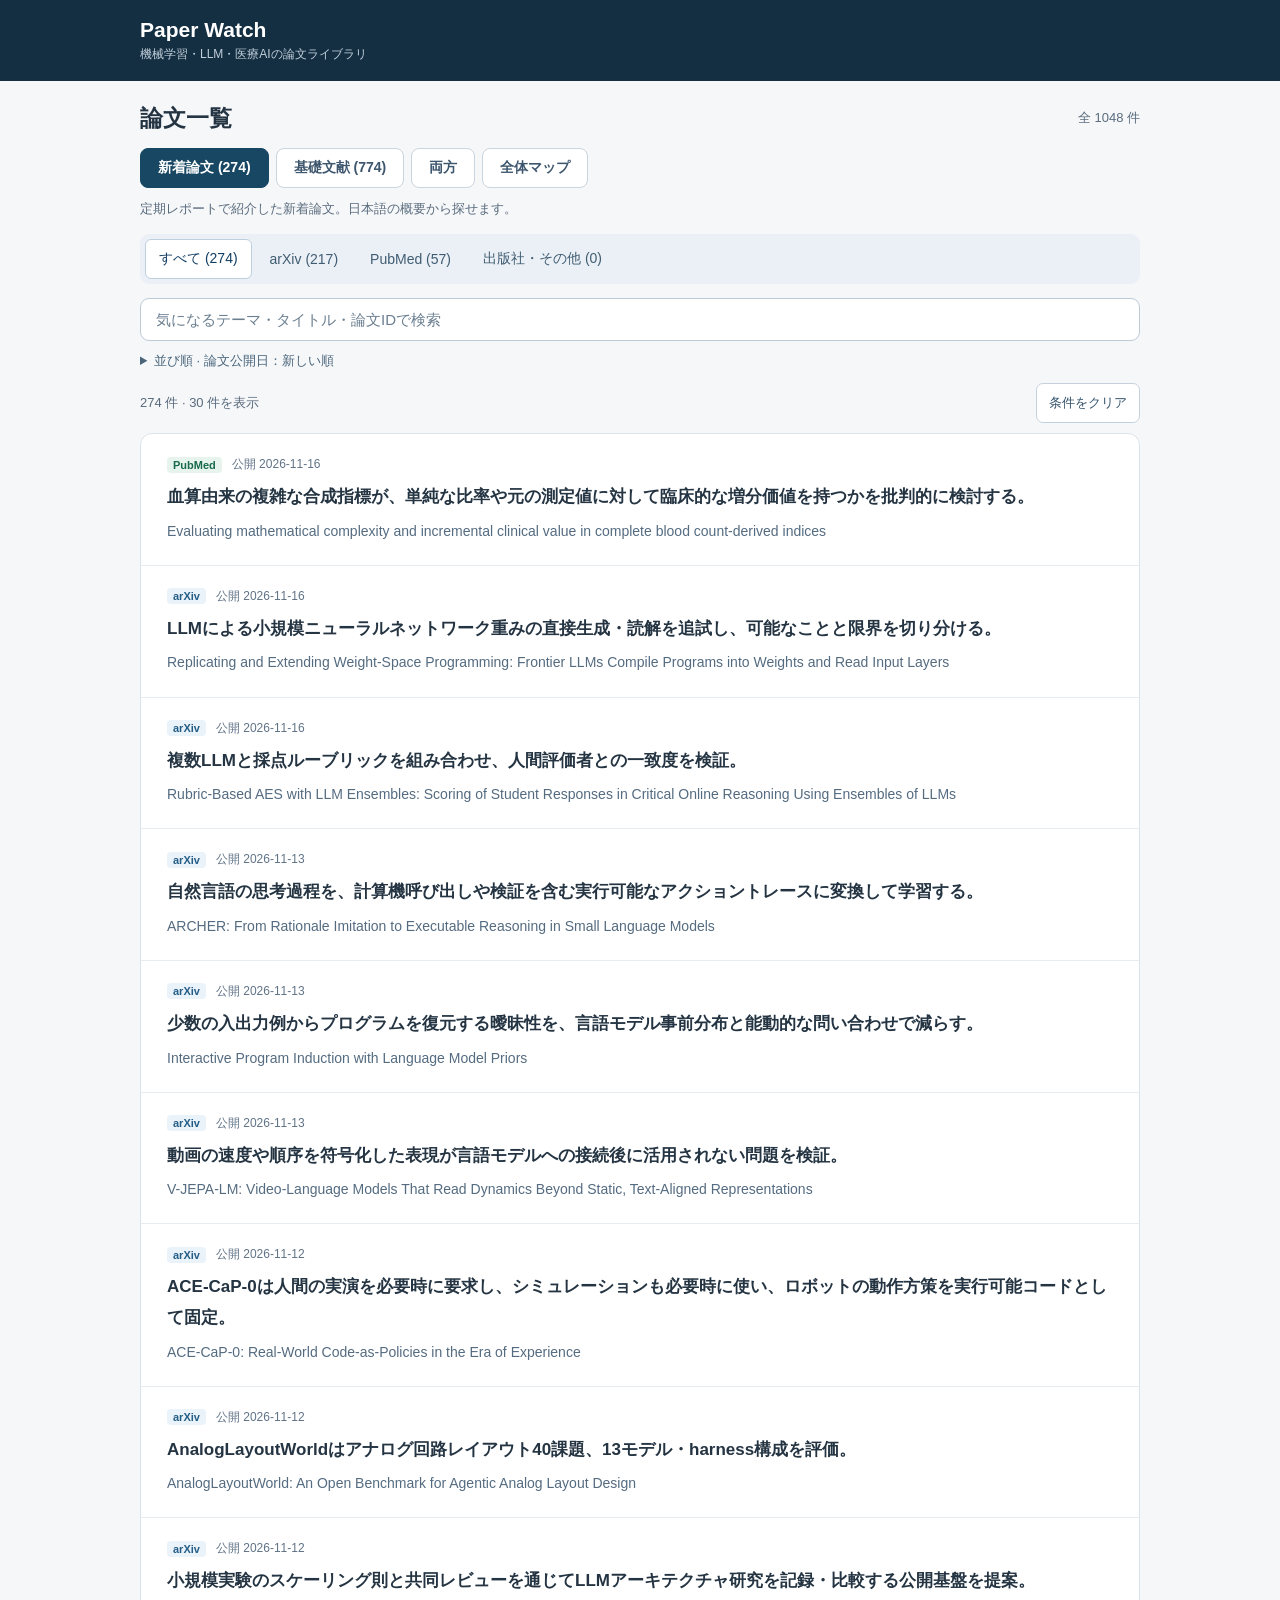
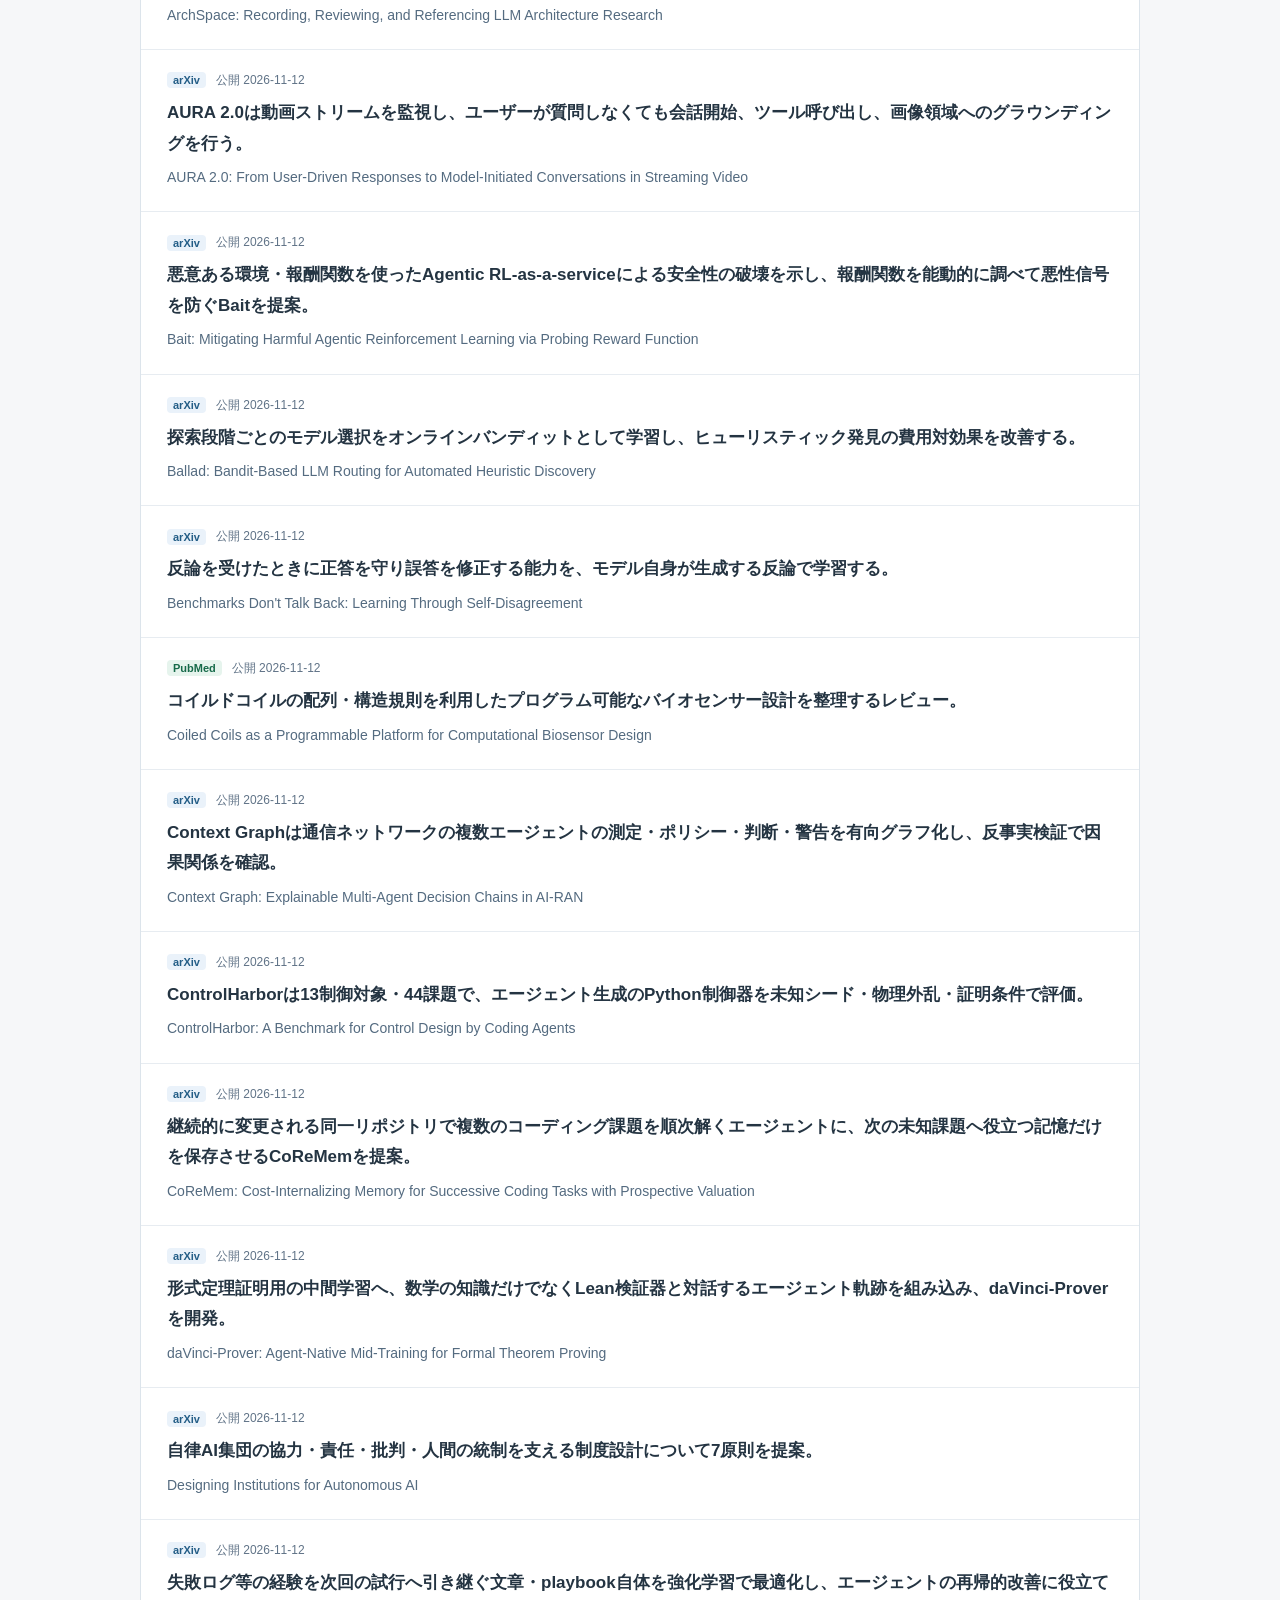
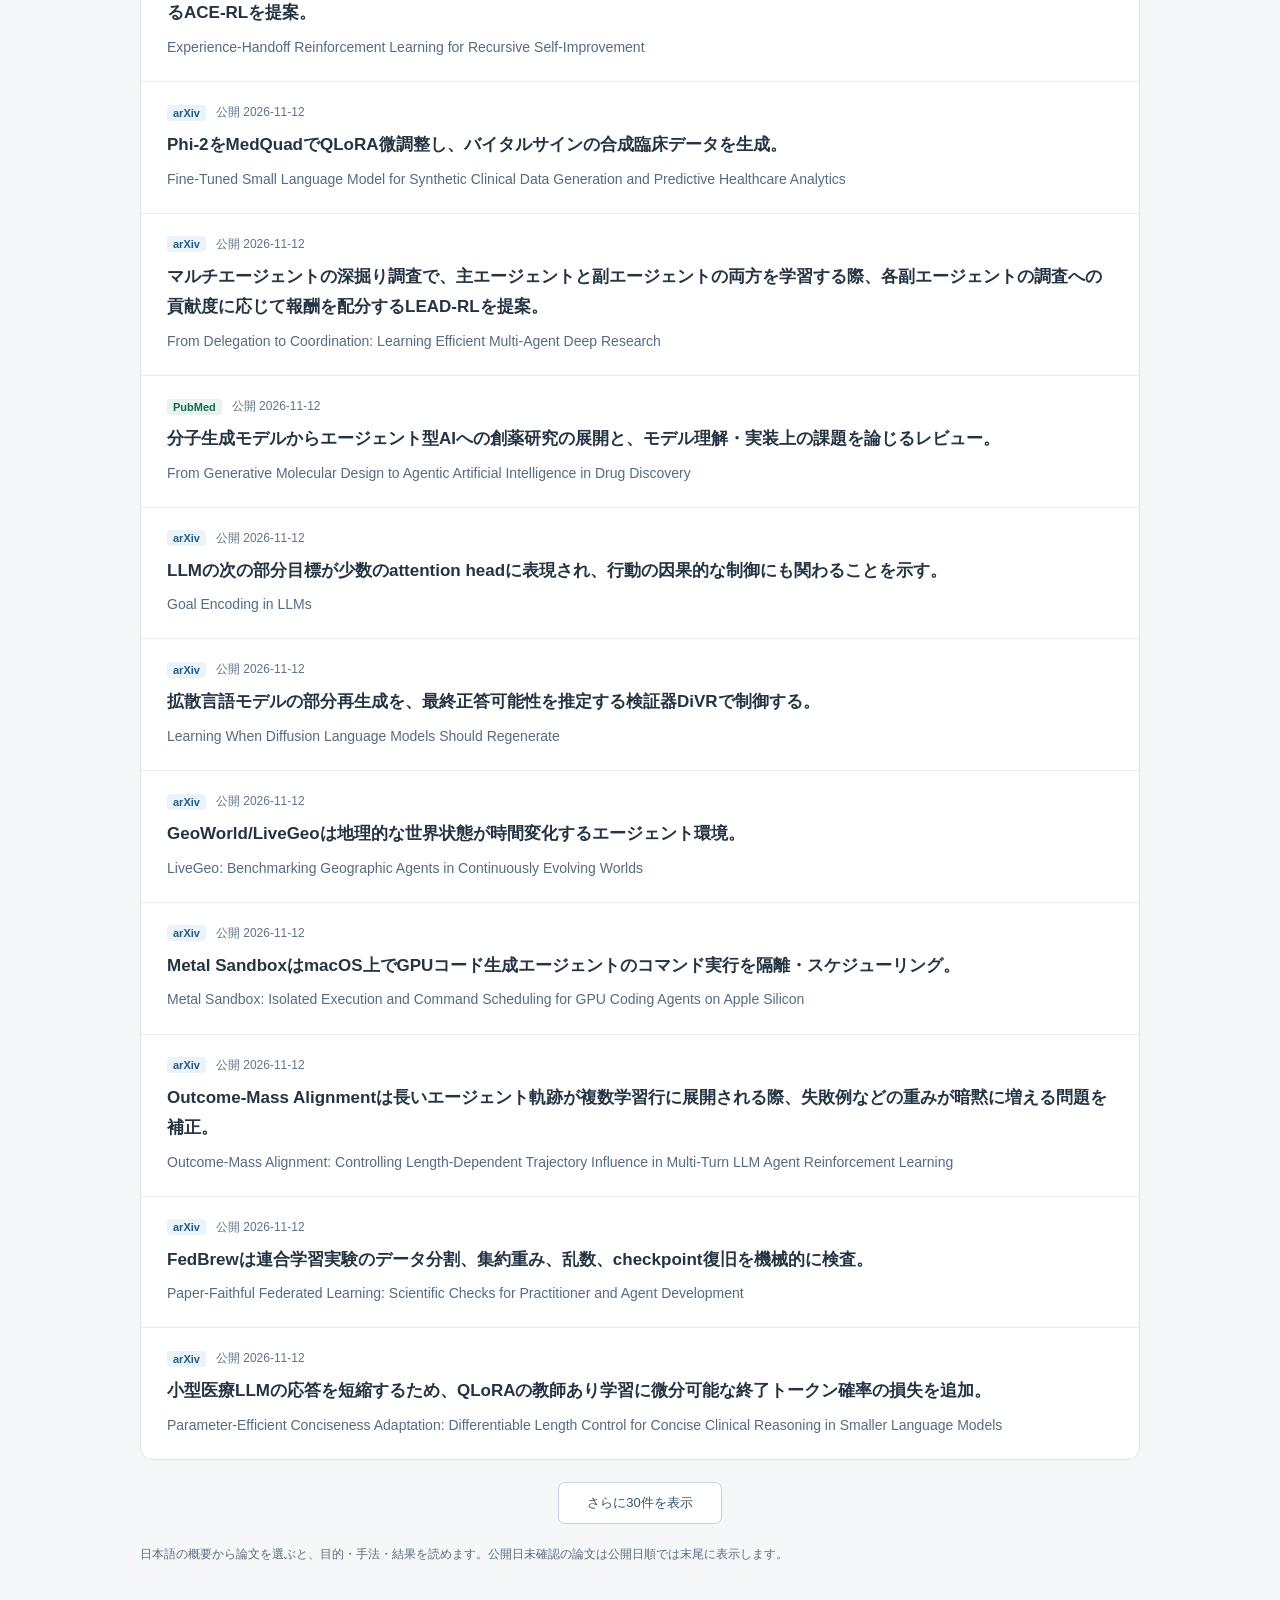
==== commit 817137c4: "Expand all seven landscape reviews with technical explanations and evidence-based case analyses" ====
--- a/docs/index.html
+++ b/docs/index.html
@@ -9,7 +9,7 @@
 .toolbar{display:flex;align-items:center;justify-content:space-between;gap:10px;margin:8px 0 10px}.button{border:1px solid #c5d2dd;border-radius:7px;background:#fff;color:#35536a;padding:8px 12px;font-size:13px}.button:hover{background:#edf4f9}.list{background:#fff;border:1px solid #dce4eb;border-radius:12px;overflow:hidden}.paper{display:block;padding:22px 26px;border-bottom:1px solid #e7ecf1;text-decoration:none;color:inherit}.paper:last-child{border-bottom:0}.paper:hover{background:#f5f9fc}.paper-meta{display:flex;gap:10px;align-items:center;flex-wrap:wrap;color:#607387;font-size:12px;margin-bottom:9px}.source-label{display:inline-block;border-radius:4px;background:#eaf2fa;color:#235d86;font-size:11px;font-weight:600;padding:2px 6px}.source-label.pubmed{background:#e6f4ed;color:#176a4a}.source-label.other{background:#f3eddf;color:#805c22}.paper-description{font-size:17px;font-weight:600;line-height:1.8;margin:0 0 7px;display:-webkit-box;-webkit-box-orient:vertical;-webkit-line-clamp:2;overflow:hidden;overflow-wrap:anywhere}.paper-title{font-size:14px;font-weight:400;line-height:1.65;margin:0;color:#546b80;overflow-wrap:anywhere}.load-more{display:block;margin:22px auto 0;padding:11px 28px}.empty{padding:40px 24px;text-align:center;color:#63778a;line-height:1.8}.notice{font-size:12px;margin-top:20px}
 .reader-shell{max-width:820px;margin:auto}.reader-nav{display:flex;align-items:center;justify-content:space-between;gap:15px;margin-bottom:20px;font-size:14px}.back-button{padding:8px 0;background:none;border:0;color:#315f80}.reader{background:#fff;border:1px solid #e0e6ed;border-radius:12px;padding:42px 48px}.reader-meta{display:flex;align-items:center;gap:10px;flex-wrap:wrap;color:#607387;font-size:13px}.reader h1{font-size:25px;line-height:1.55;letter-spacing:-.3px;margin:15px 0 0;overflow-wrap:anywhere}.reader-section{margin-top:30px}.reader-section h2{font-size:15px;color:#365d78;margin:0 0 10px;line-height:1.6}.reader-section p{font-size:17px;line-height:1.95;letter-spacing:.015em;margin:0;white-space:pre-wrap;overflow-wrap:anywhere;line-break:strict}.reader-section.lead{padding-bottom:28px;border-bottom:1px solid #e3eaf0}.reader-section.lead p{font-size:18px}.reader-section.missing p{color:#6b7d8e}.reader-sources{margin-top:35px;padding-top:23px;border-top:1px solid #e3eaf0}.reader-sources h2{font-size:14px;margin:0 0 12px}.source-links{display:flex;gap:12px 20px;flex-wrap:wrap;font-size:14px;line-height:1.7}.verification{margin-top:24px;color:#5b7083;font-size:13px;line-height:1.8}.verification summary{padding:4px 0}.verification dl{margin:14px 0 0;display:grid;grid-template-columns:100px minmax(0,1fr);gap:9px 16px}.verification dt{color:#6a7d8d}.verification dd{margin:0;overflow-wrap:anywhere}.verification p{margin:13px 0 0}.tag{display:inline-block;border-radius:5px;background:#eff3f7;padding:2px 7px;margin:4px 5px 0 0;font-size:12px;color:#516a80}.reader-bottom{display:flex;justify-content:center;margin-top:24px}
 @media(min-width:751px){.filter-content{justify-content:space-between}}.source-tab:hover{background:#f8fafc}@media(max-width:750px){.source-switch{display:grid;grid-template-columns:repeat(2,minmax(0,1fr))}.source-tab{padding:9px 8px;text-align:center}.site-header{padding:16px 20px}.brand{font-size:20px}.wrap{padding:22px 16px 42px}.catalog-top{margin-bottom:15px}.catalog-top h1{font-size:21px}.collection-tab{padding:10px 12px;font-size:13px}.collection-note{font-size:12px}.field-panel{padding:13px 12px}.field-filter{font-size:11px;padding:7px 8px}.paper{padding:20px 18px}.paper-description{font-size:16px}.paper-title{font-size:13px}.reader-nav{margin-bottom:13px}.reader{padding:27px 22px;border-radius:10px}.reader h1{font-size:22px}.reader-section p,.reader-section.lead p{font-size:16px}.reader-section{margin-top:26px}.verification dl{grid-template-columns:1fr;gap:3px}.verification dd{margin-bottom:9px}.total{font-size:12px}}
-</style><link rel="stylesheet" href="./overview.css"></head><body>
+</style><link rel="stylesheet" href="./overview.css?v=20261118"></head><body>
 <header class="site-header"><div class="brand">Paper Watch</div><p>機械学習・LLM・医療AIの論文ライブラリ</p></header>
 <main class="wrap"><section id="catalog" aria-labelledby="catalog-heading">
 <div class="catalog-top"><h1 id="catalog-heading">論文一覧</h1><span class="total" id="total">読み込み中...</span></div>
@@ -28,7 +28,7 @@
 <div class="toolbar"><span id="count" role="status" aria-live="polite">読み込み中...</span><button class="button" type="button" id="clear">条件をクリア</button></div>
 <div class="list" id="list" aria-label="論文一覧"></div><button class="button load-more" type="button" id="load-more" hidden>さらに30件を表示</button><p class="notice">日本語の概要から論文を選ぶと、目的・手法・結果を読めます。公開日未確認の論文は公開日順では末尾に表示します。</p></div></section>
 <section class="reader-shell" id="reader-view" aria-label="論文を読む" hidden><nav class="reader-nav" aria-label="読書画面"><button class="back-button" type="button" id="back">← 一覧に戻る</button><a id="reader-original" target="_blank" rel="noopener noreferrer">論文原文 ↗</a></nav><article class="reader" id="detail"></article><div class="reader-bottom"><button class="button" type="button" id="back-bottom">一覧に戻る</button></div></section></main>
-<script src="./overview.js"></script>
+<script src="./overview.js?v=20261118"></script>
 <script>
 const fieldDefinitions=[
  {key:"language",label:"言語モデルの学習・推論・効率化"},{key:"agents",label:"エージェント・検索・記憶・協調"},
@@ -165,3 +165,4 @@
 </script></body></html>
 
 
+
--- a/docs/overview.css
+++ b/docs/overview.css
@@ -1,2 +1,6 @@
 .overview{padding-top:10px}.overview-intro{max-width:800px;font-size:16px;line-height:1.9;margin:16px 0;color:#455e72}.overview-meta{color:#607387;font-size:12px;line-height:1.8;margin:12px 0 22px}.overview h2{font-size:22px;line-height:1.6;margin:24px 0 14px}.overview h3{font-size:17px;line-height:1.7;margin:0 0 10px}.overview p{overflow-wrap:anywhere}.overview-matrix{width:100%;border-collapse:separate;border-spacing:0;background:#fff;border:1px solid #d9e4ed;border-radius:11px;overflow:hidden;font-size:14px;line-height:1.85}.overview-matrix th{background:#eaf0f5;text-align:left;color:#3e5b72;font-size:12px;padding:13px 16px}.overview-matrix td{padding:17px 16px;border-top:1px solid #e4ebf1;vertical-align:top}.overview-matrix td:first-child{width:25%;font-weight:600}.overview-matrix td small{display:block;font-size:11px;font-weight:400;color:#60778b;margin-top:7px}.overview-matrix a{font-size:15px;font-weight:600}.overview-matrix .overview-row-cites{margin-top:8px}.overview-citation{display:inline-block;font-size:12px;line-height:1.6;margin:0 4px 0 0;padding:1px 3px;color:#185f91}.overview-cites{margin:10px 0 0;line-height:1.7}.overview-themes{display:grid;grid-template-columns:repeat(3,minmax(0,1fr));gap:14px;margin:20px 0}.overview-theme{background:#edf3f7;border-radius:10px;padding:19px}.overview-theme p{font-size:14px;line-height:1.85;margin:0}.overview-methods{font-size:13px;line-height:1.9;color:#5b7183;margin:24px 0}.overview-methods summary{cursor:pointer;font-weight:600}.overview-methods ul{padding-left:20px}.overview-topic-nav{display:flex;gap:6px;flex-wrap:wrap;margin:15px 0 25px}.overview-topic-nav button{font-size:12px;padding:7px 10px}.overview-topic-nav button[aria-pressed="true"]{border-color:var(--field-color);font-weight:700}.overview-back{border:0;background:none;padding:6px 0;color:#315f80;font-size:14px}.overview-review{max-width:850px;margin:0 auto}.overview-review-title{font-size:25px;line-height:1.6;margin:18px 0 12px}.overview-thesis{font-size:18px;line-height:1.95;margin:0 0 17px}.overview-takeaways{display:grid;grid-template-columns:1fr 1fr;gap:12px;margin:20px 0 25px}.overview-takeaway{background:#eaf3f5;border-radius:9px;padding:19px}.overview-takeaway:last-child{background:#f4f0e8}.overview-takeaway strong{font-size:13px;color:#3d6274}.overview-takeaway p{font-size:15px;line-height:1.9;margin:8px 0 0}.overview-toc{display:flex;gap:9px 18px;flex-wrap:wrap;padding:14px 0;border-top:1px solid #dae3ea;border-bottom:1px solid #dae3ea;font-size:13px;line-height:1.8}.overview-review-section{scroll-margin-top:20px;margin-top:36px}.overview-review-section>h2{font-size:21px;border-bottom:1px solid #dce5ec;padding-bottom:12px}.overview-prose{font-size:16px;line-height:1.95;margin:20px 0 26px}.overview-prose p{margin:8px 0 0}.overview-stage{position:relative;border-left:2px solid #c7d9e7;padding:0 0 22px 24px;margin:0}.overview-stage::before{content:"";position:absolute;width:10px;height:10px;background:#628ca9;border-radius:50%;left:-6px;top:9px}.overview-stage:last-child{padding-bottom:0}.overview-capability{padding:24px;background:#fff;border:1px solid #dae5ee;border-radius:11px;margin:16px 0}.overview-status{display:inline-block;font-size:11px;line-height:1.6;padding:3px 7px;border-radius:5px;background:#edf3f7;color:#506e84;margin-bottom:9px}.overview-capability dl{margin:10px 0 0}.overview-capability dt{font-size:12px;font-weight:600;color:#58748b;margin-top:13px}.overview-capability dd{font-size:16px;line-height:1.95;margin:5px 0 0}.overview-connections{display:grid;gap:12px}.overview-connection{background:#edf3f7;border-radius:9px;padding:18px}.overview-connection>button{background:none;border:0;padding:0;font-size:15px;color:#185f91;font-weight:600;text-align:left}.overview-connection p{font-size:15px;line-height:1.9;margin:9px 0}.overview-reading{padding-left:25px;font-size:15px;line-height:1.8}.overview-reading li{padding:7px 0}.overview-reading small{display:block;font-size:12px;color:#60778b}.overview-references{margin-top:30px;font-size:14px;line-height:1.8}.overview-references summary{cursor:pointer;font-weight:600;padding:12px 0}.overview-references ol{padding-left:25px}.overview-references li{padding:10px 0;overflow-wrap:anywhere}.overview-reference-meta{font-size:12px;color:#60778b}.overview-reference-links{display:flex;gap:14px;font-size:13px}.overview-report-link{font-size:13px;line-height:1.8;margin-top:25px}.overview-empty{padding:30px 0;color:#60778b;font-size:15px}.overview-loading{color:#60778b}
 @media(max-width:750px){.overview-matrix,.overview-matrix tbody,.overview-matrix tr,.overview-matrix td{display:block;width:100%}.overview-matrix thead{display:none}.overview-matrix tr{padding:17px 18px;border-bottom:1px solid #dce6ee}.overview-matrix tr:last-child{border:0}.overview-matrix td,.overview-matrix td:first-child{border:0;width:100%;padding:7px 0}.overview-matrix td[data-label]::before{content:attr(data-label);display:block;font-size:11px;font-weight:600;color:#60798e;margin-bottom:5px}.overview-themes,.overview-takeaways{grid-template-columns:1fr}.overview-theme{padding:18px}.overview-review-title{font-size:23px}.overview-thesis{font-size:17px}.overview-capability{padding:20px 18px}.overview-capability dd,.overview-prose{font-size:16px}.overview-topic-nav{gap:5px}.overview-topic-nav button{font-size:11px}.overview-intro{font-size:15px}.overview h2{font-size:20px}.overview-toc{gap:8px 12px;font-size:12px}}
+
+
+.overview-subtoc{font-size:14px;line-height:1.9;padding-left:23px;margin:16px 0 30px}.overview-subtoc li{padding:4px 0}.overview-deep-chapter{scroll-margin-top:20px;margin:35px 0 42px}.overview-deep-chapter>h3{font-size:19px;line-height:1.75;margin-bottom:19px;color:#244b67}.overview-deep-paragraph{margin:0 0 23px}.overview-deep-paragraph>p{font-size:16px;line-height:2;letter-spacing:.01em;margin:0;line-break:strict;overflow-wrap:anywhere}.overview-deep-paragraph>.overview-cites{margin-top:5px}.overview-comparison{border-collapse:separate;border-spacing:0;width:100%;background:#fff;border:1px solid #d9e4ed;border-radius:10px;overflow:hidden;font-size:14px;line-height:1.9}.overview-comparison thead th{background:#eaf0f5;text-align:left;font-size:12px;color:#3f5e76}.overview-comparison th,.overview-comparison td{padding:15px 13px;vertical-align:top;border-bottom:1px solid #e0e8ef}.overview-comparison tbody th{font-size:13px;font-weight:600;width:18%;text-align:left;color:#315a78}.overview-comparison tbody tr:last-child>*{border-bottom:0}.overview-case-analysis{margin:25px 0 33px;padding:27px;background:#fff;border:1px solid #dce6ee;border-radius:11px}.overview-case-analysis>h3{font-size:19px;line-height:1.7;margin:0 0 24px;color:#244b67}.overview-case-part{margin:20px 0}.overview-case-part h4{font-size:12px;color:#58758b;margin:0 0 7px;font-weight:600}.overview-case-part p{font-size:16px;line-height:1.95;margin:0;overflow-wrap:anywhere}.overview-case-result{background:#f0f6fa;padding:16px;border-radius:7px}.overview-reference-meta{line-height:1.9}.overview-toc a{white-space:nowrap}
+@media(max-width:750px){.overview-deep-chapter>h3,.overview-case-analysis>h3{font-size:18px}.overview-deep-paragraph>p,.overview-case-part p{font-size:16px}.overview-case-analysis{padding:20px 17px}.overview-comparison,.overview-comparison tbody,.overview-comparison tr,.overview-comparison td,.overview-comparison tbody th{display:block;width:100%}.overview-comparison thead{display:none}.overview-comparison tr{padding:15px 17px;border-bottom:1px solid #dae5ee}.overview-comparison tr:last-child{border:0}.overview-comparison th,.overview-comparison td{padding:8px 0;border:0}.overview-comparison tbody th{font-size:15px}.overview-comparison td[data-label]::before{content:attr(data-label);display:block;font-size:11px;font-weight:600;color:#627b8d;margin-bottom:5px}.overview-subtoc{font-size:13px}}
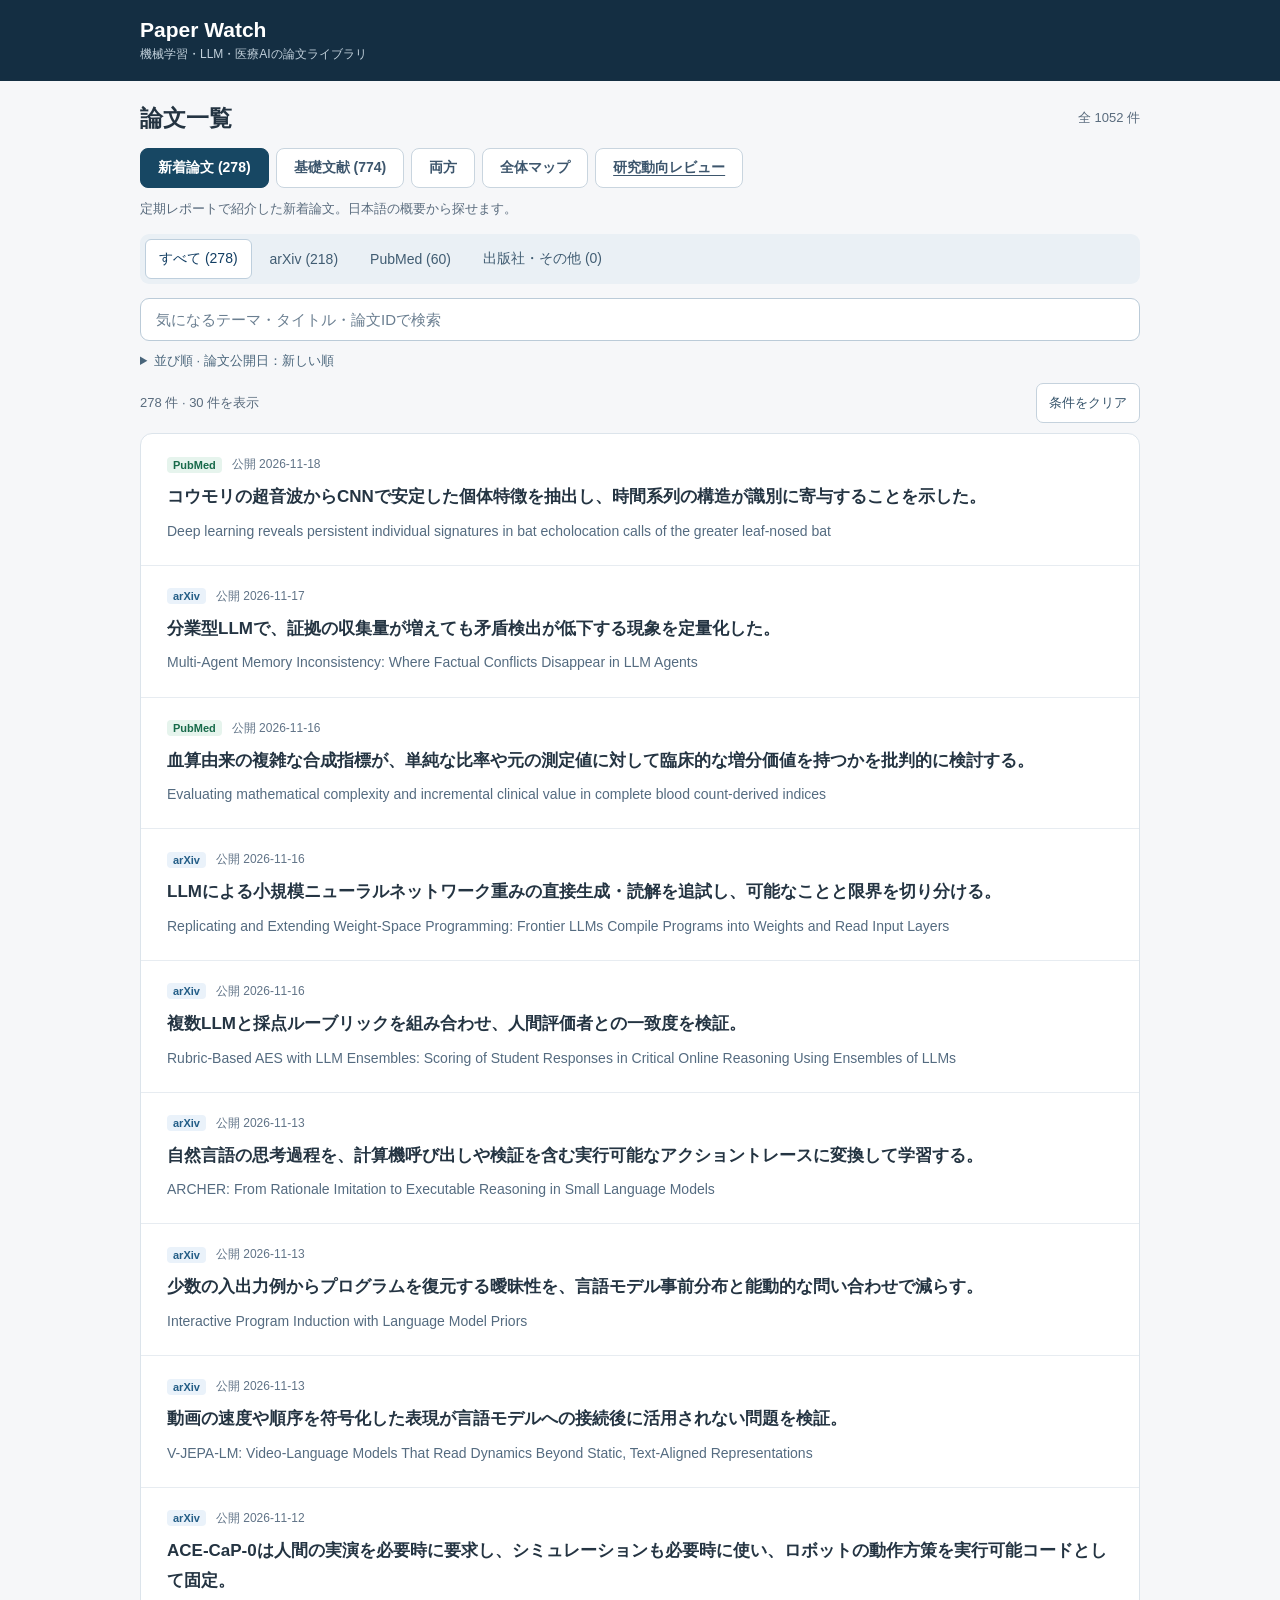
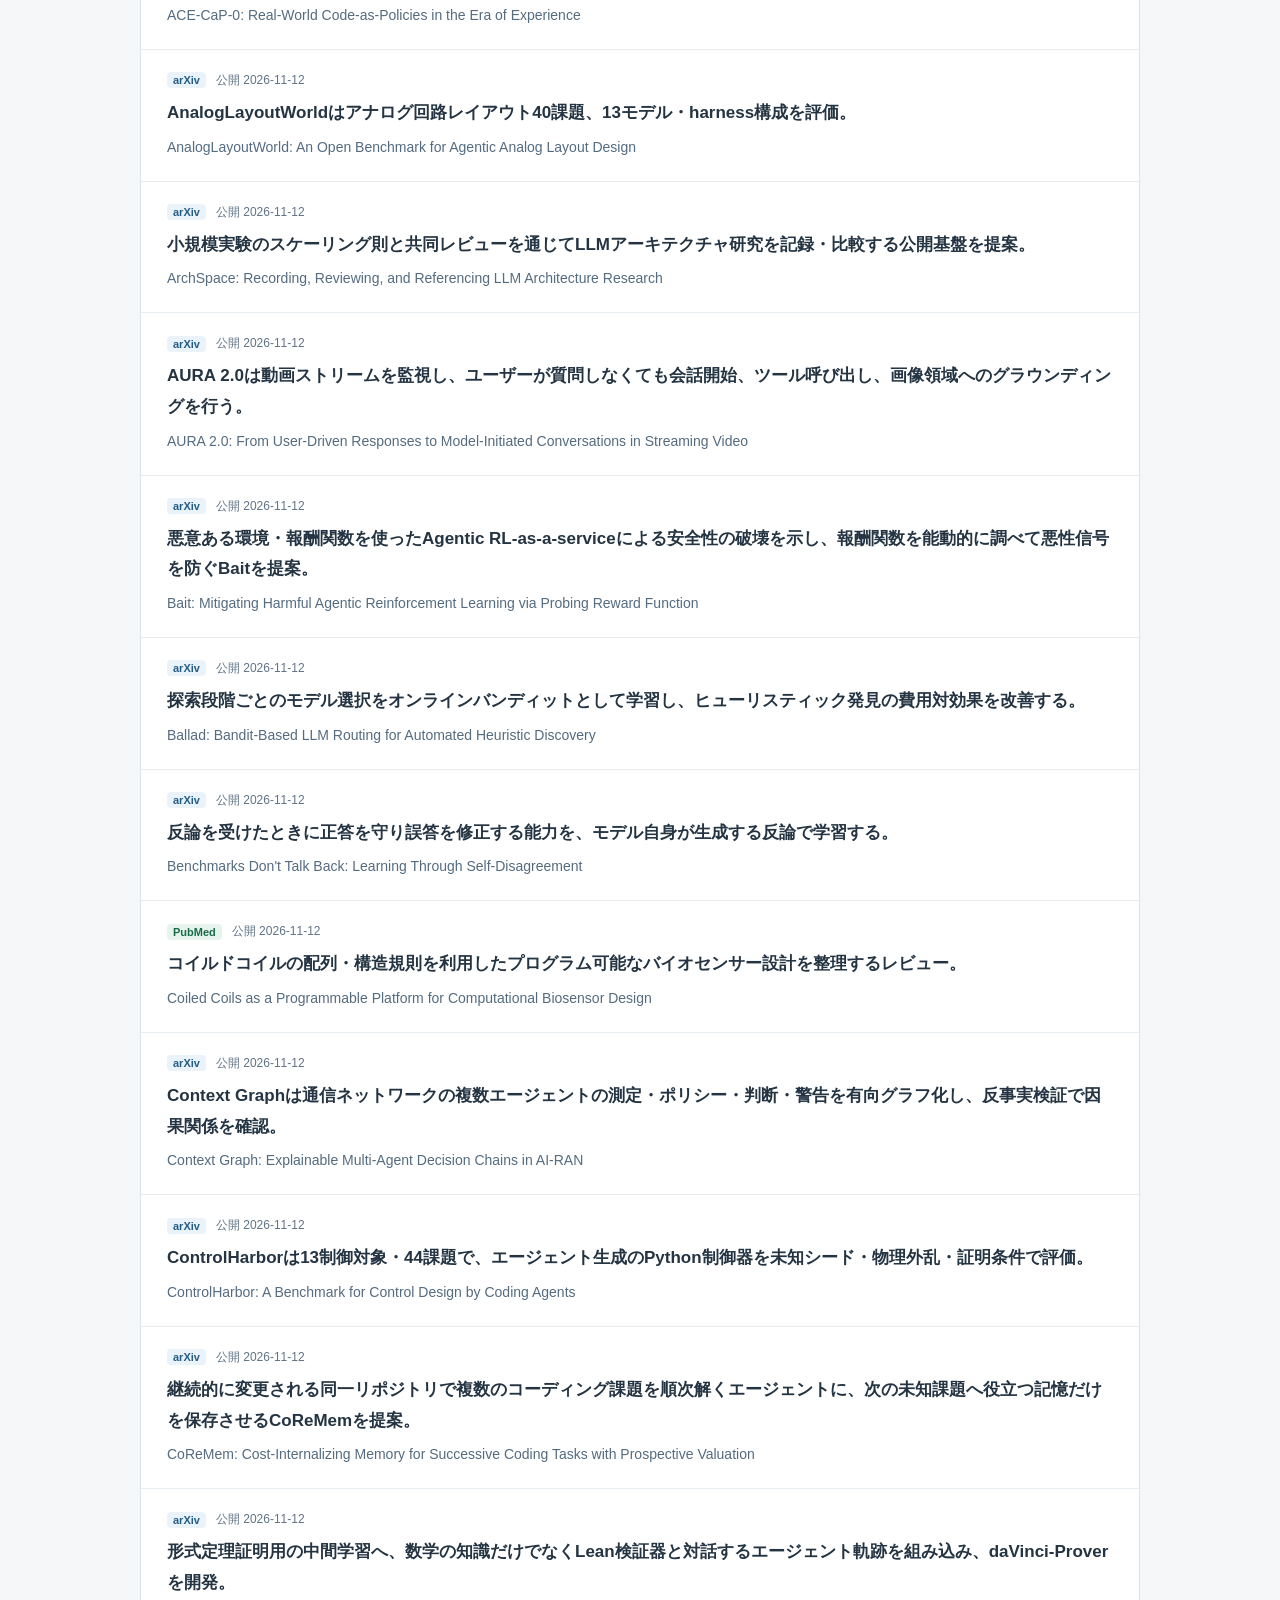
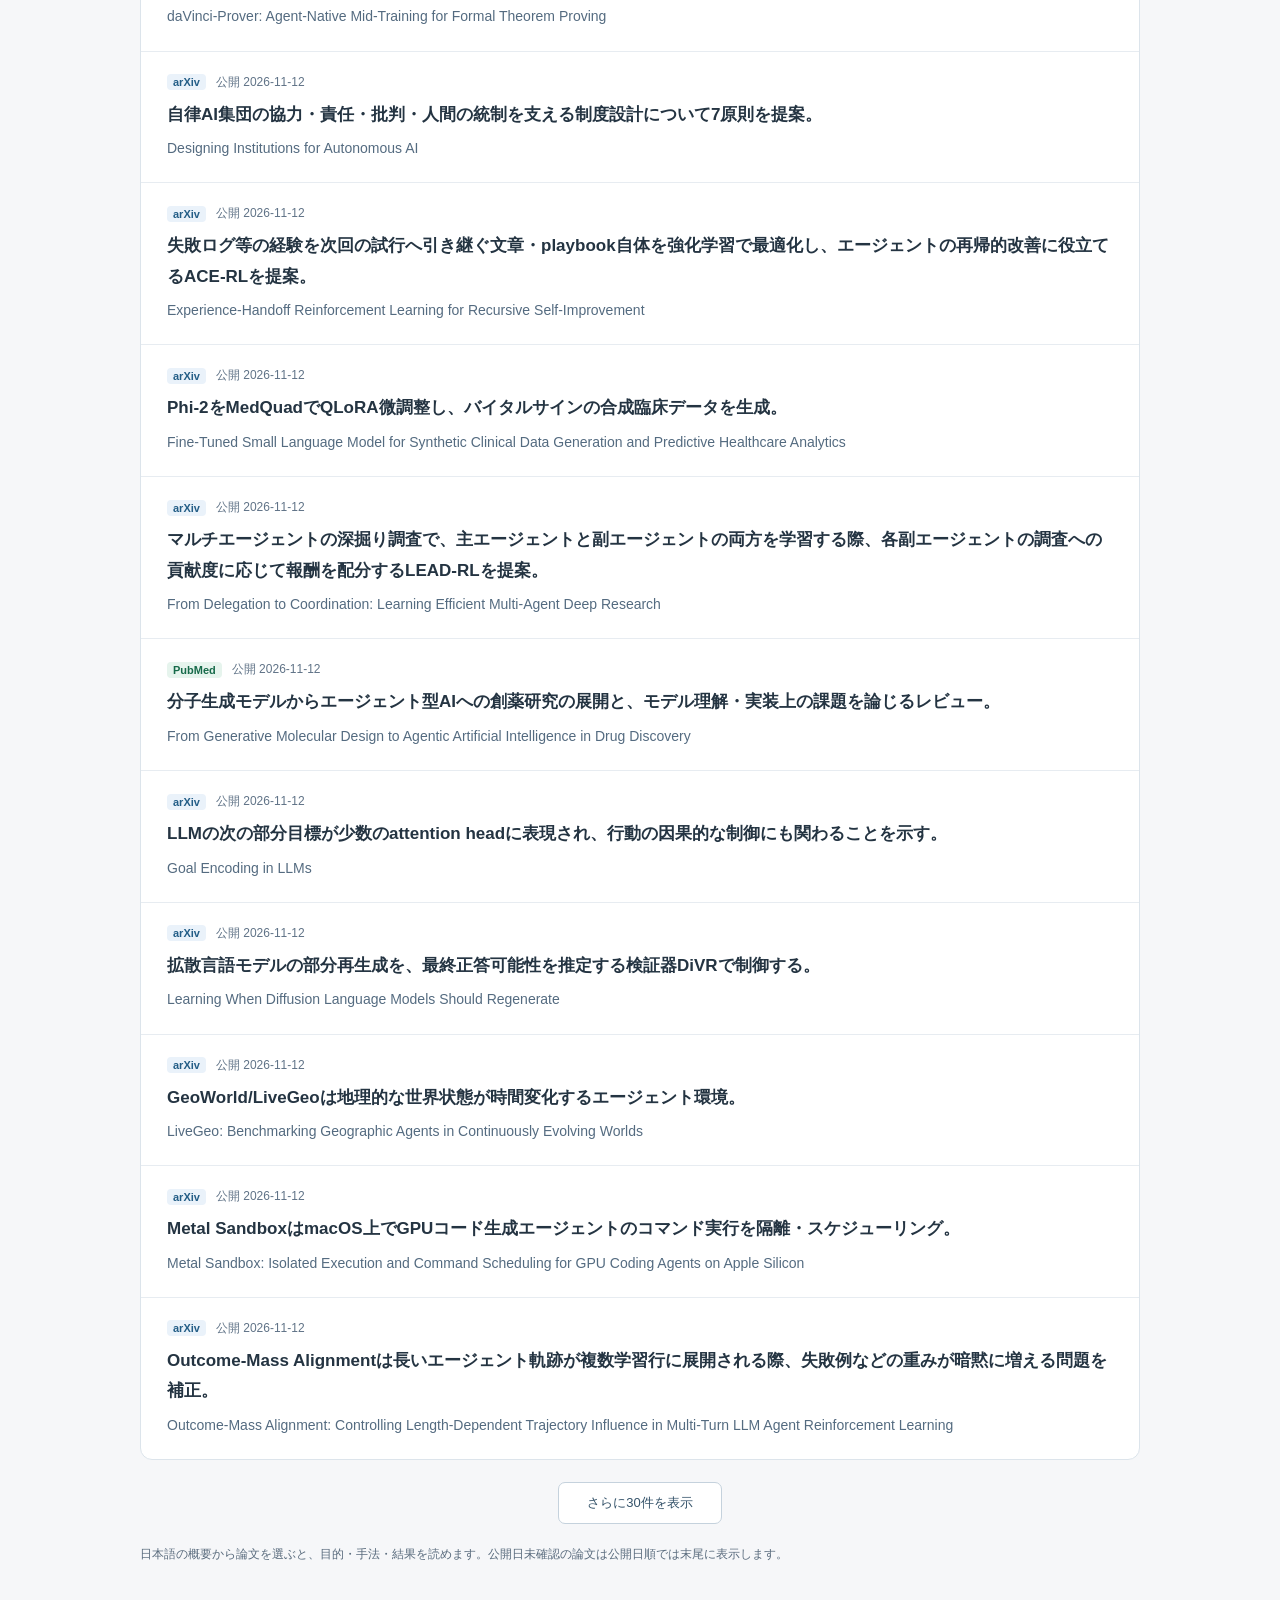
==== commit 3a377398: "feat: link theme trends from paper dashboard" ====
--- a/docs/index.html
+++ b/docs/index.html
@@ -16,7 +16,7 @@
 <nav class="collection-switch" aria-label="文献集">
 <button type="button" class="collection-tab" data-collection="daily" aria-pressed="true">新着論文 <span id="daily-count"></span></button>
 <button type="button" class="collection-tab" data-collection="foundations" aria-pressed="false">基礎文献 <span id="foundations-count"></span></button>
-<button type="button" class="collection-tab" data-collection="" aria-pressed="false">両方</button><button type="button" class="collection-tab" id="overview-tab" aria-pressed="false">全体マップ</button></nav>
+<button type="button" class="collection-tab" data-collection="" aria-pressed="false">両方</button><button type="button" class="collection-tab" id="overview-tab" aria-pressed="false">全体マップ</button><a class="collection-tab" href="./trends.html">研究動向レビュー</a></nav>
 <section class="overview" id="overview" aria-label="基礎から現在への全体マップ" hidden></section>
 <div id="paper-browser">
 <p class="collection-note" id="collection-note">定期レポートで紹介した新着論文を掲載しています。</p>
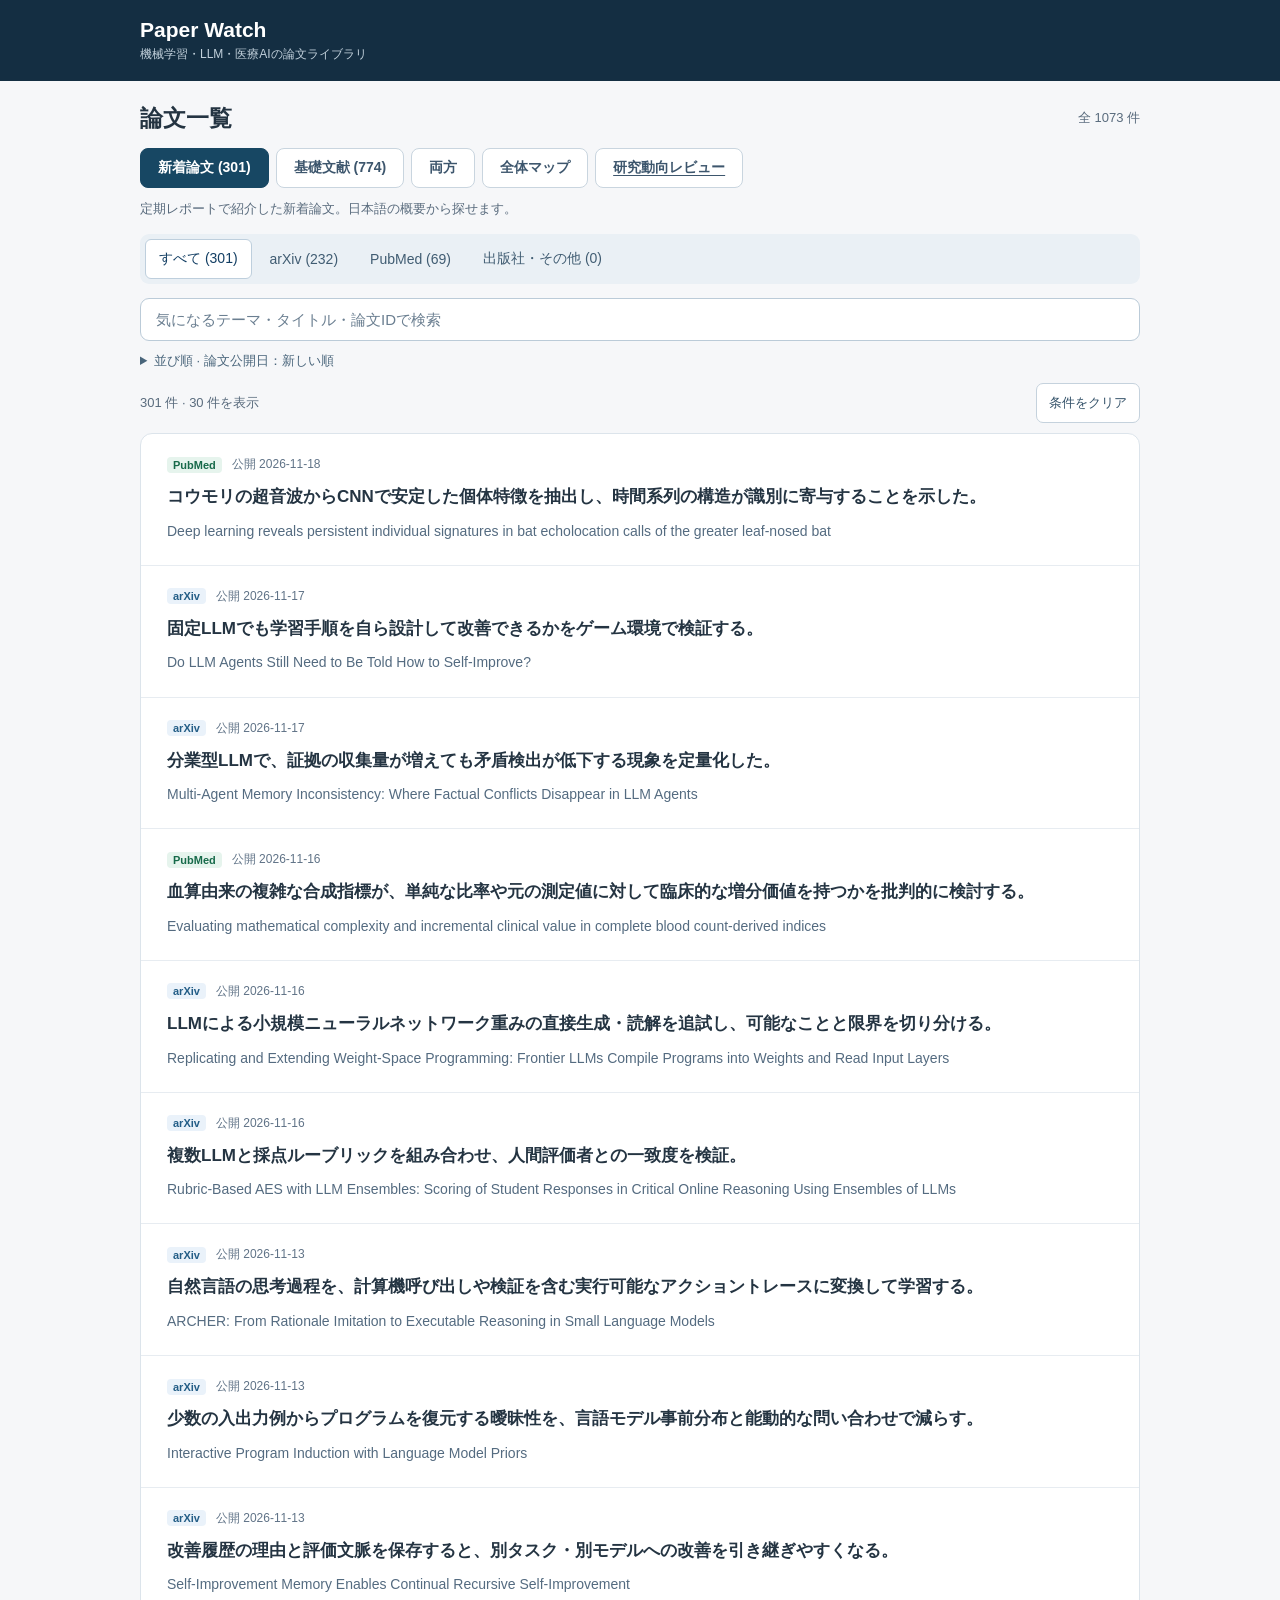
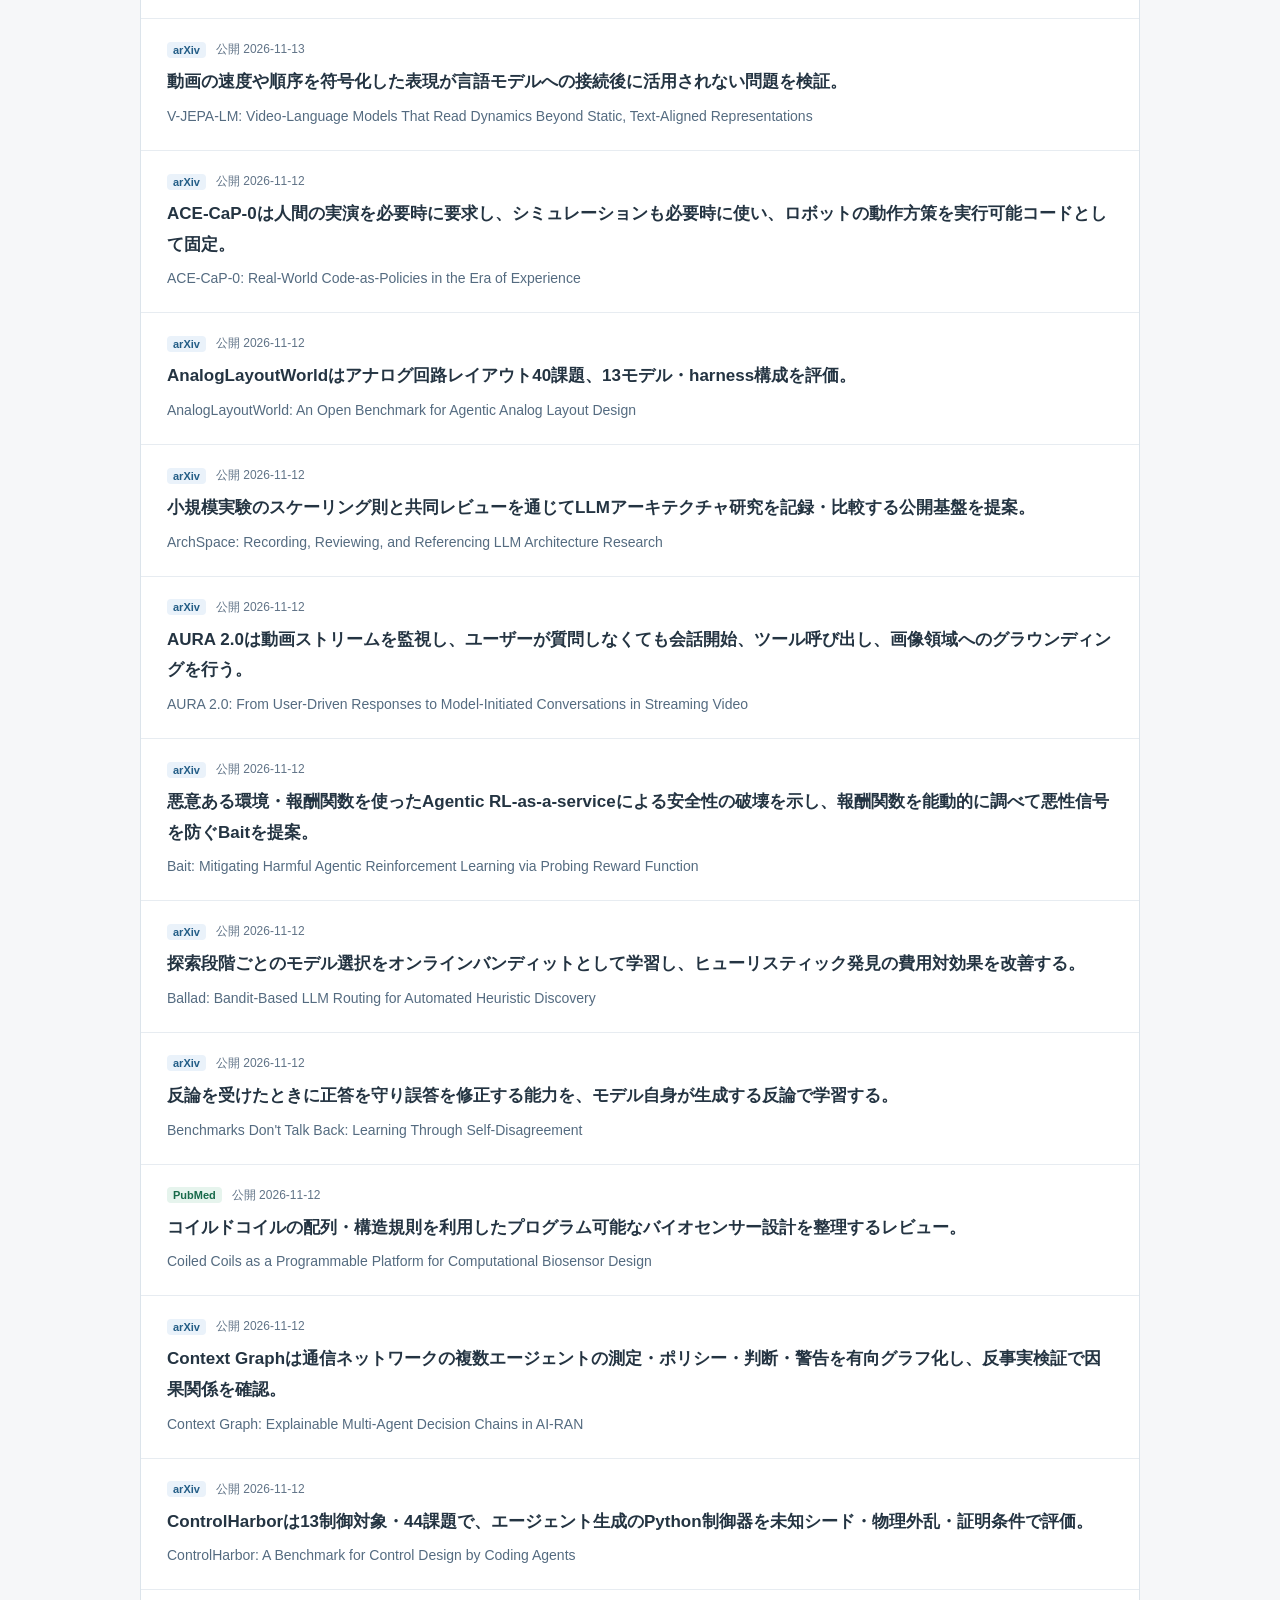
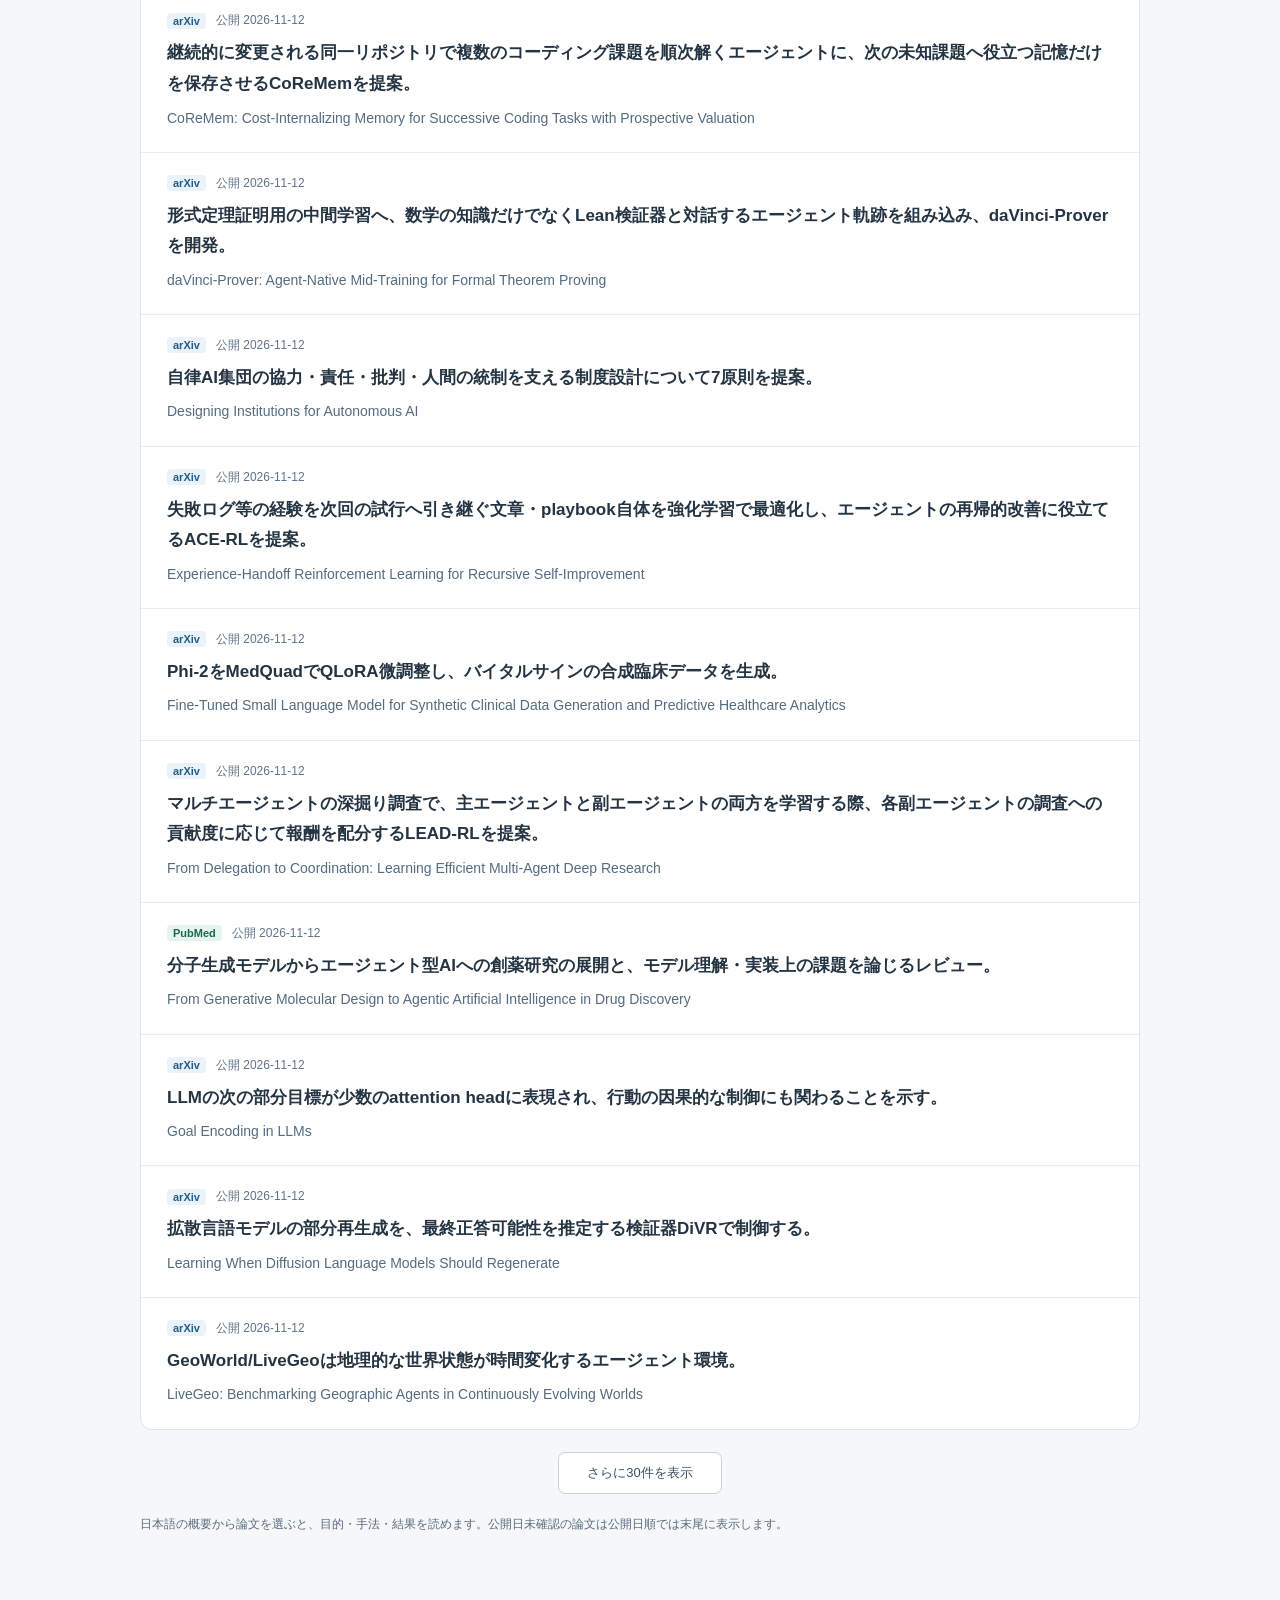
==== commit f34a4fe8: "feat: show expanded PubMed foundation reviews in paper dashboard" ====
--- a/docs/index.html
+++ b/docs/index.html
@@ -152,7 +152,17 @@
  if(p){renderReader(p);window.scrollTo(0,0);$("reader-title").focus({preventScroll:true});}
  else{showCatalog();const saved=history.state||{};requestAnimationFrame(()=>{const card=overviewState.active?[...$("overview").querySelectorAll("[data-map-paper]")].find(e=>e.dataset.mapPaper===saved.focusId):[...$("list").querySelectorAll("[data-id]")].find(e=>e.dataset.id===saved.focusId);if(card)card.focus({preventScroll:true});window.scrollTo(0,saved.catalogScroll||0);});}
 });
-const loadCollection=async(file,collection)=>{const r=await fetch(file,{cache:"no-cache"});if(!r.ok)throw Error(file+": "+r.status);const data=await r.json();if(!Array.isArray(data.papers))throw Error(file+": invalid papers");return data.papers.map(p=>({...p,collections:[collection]}));};
+const loadCollection=async(file,collection)=>{
+ const r=await fetch(file,{cache:"no-cache"});if(!r.ok)throw Error(file+": "+r.status);
+ const data=await r.json();if(!Array.isArray(data.papers))throw Error(file+": invalid papers");
+ if(collection==="foundations"){
+  try{
+   const response=await fetch("./foundation-review-overrides.json",{cache:"no-cache"});
+   if(response.ok){const patch=await response.json();const updates=patch.overrides||{};for(const p of data.papers)if(Object.prototype.hasOwnProperty.call(updates,p.id))Object.assign(p,updates[p.id]);}
+  }catch(error){console.warn("基礎文献の改稿データは未読込。元の要約を表示します。",error);}
+ }
+ return data.papers.map(p=>({...p,collections:[collection]}));
+};
 readFilters();initializeOverview();syncOverviewMode();
 Promise.allSettled([loadCollection("./papers.json","daily"),loadCollection("./foundations.json","foundations")]).then(results=>{
  const merged=new Map();available=results.flatMap((r,i)=>r.status==="fulfilled"?[["daily","foundations"][i]]:[]);
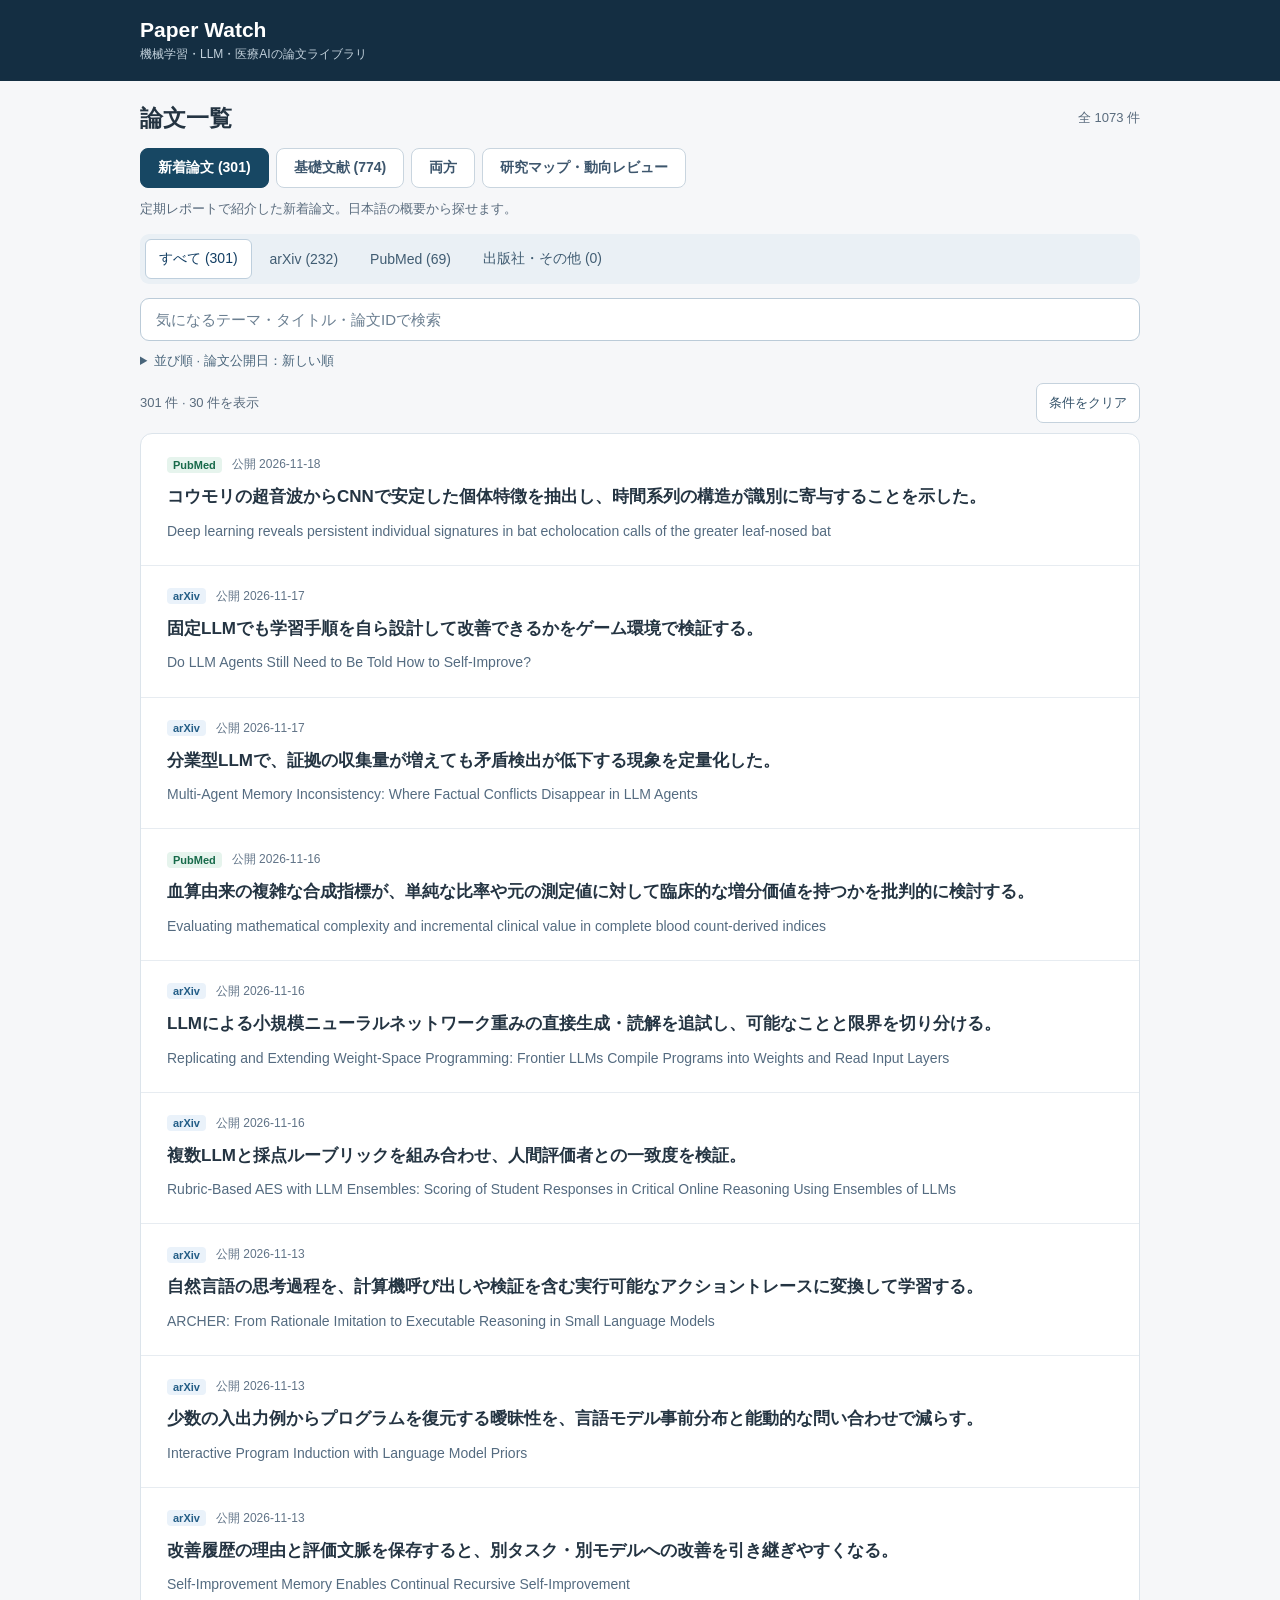
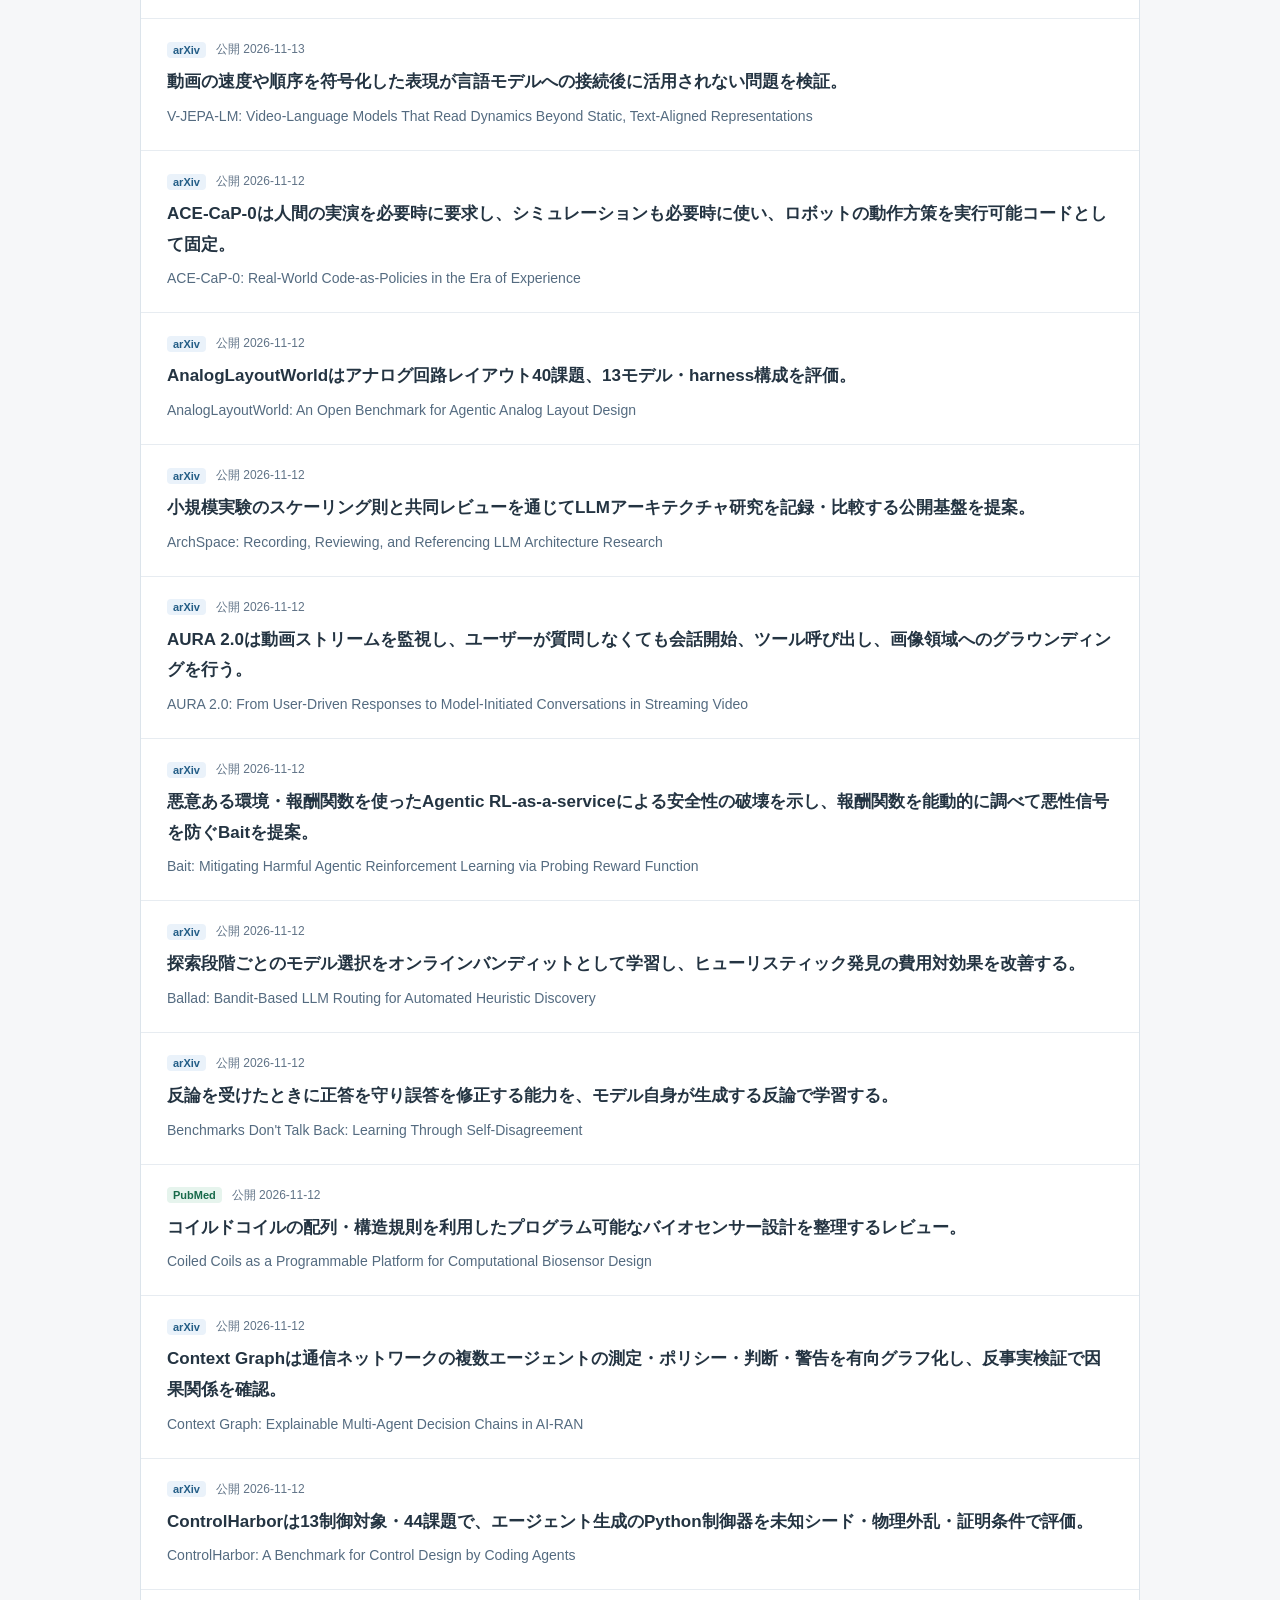
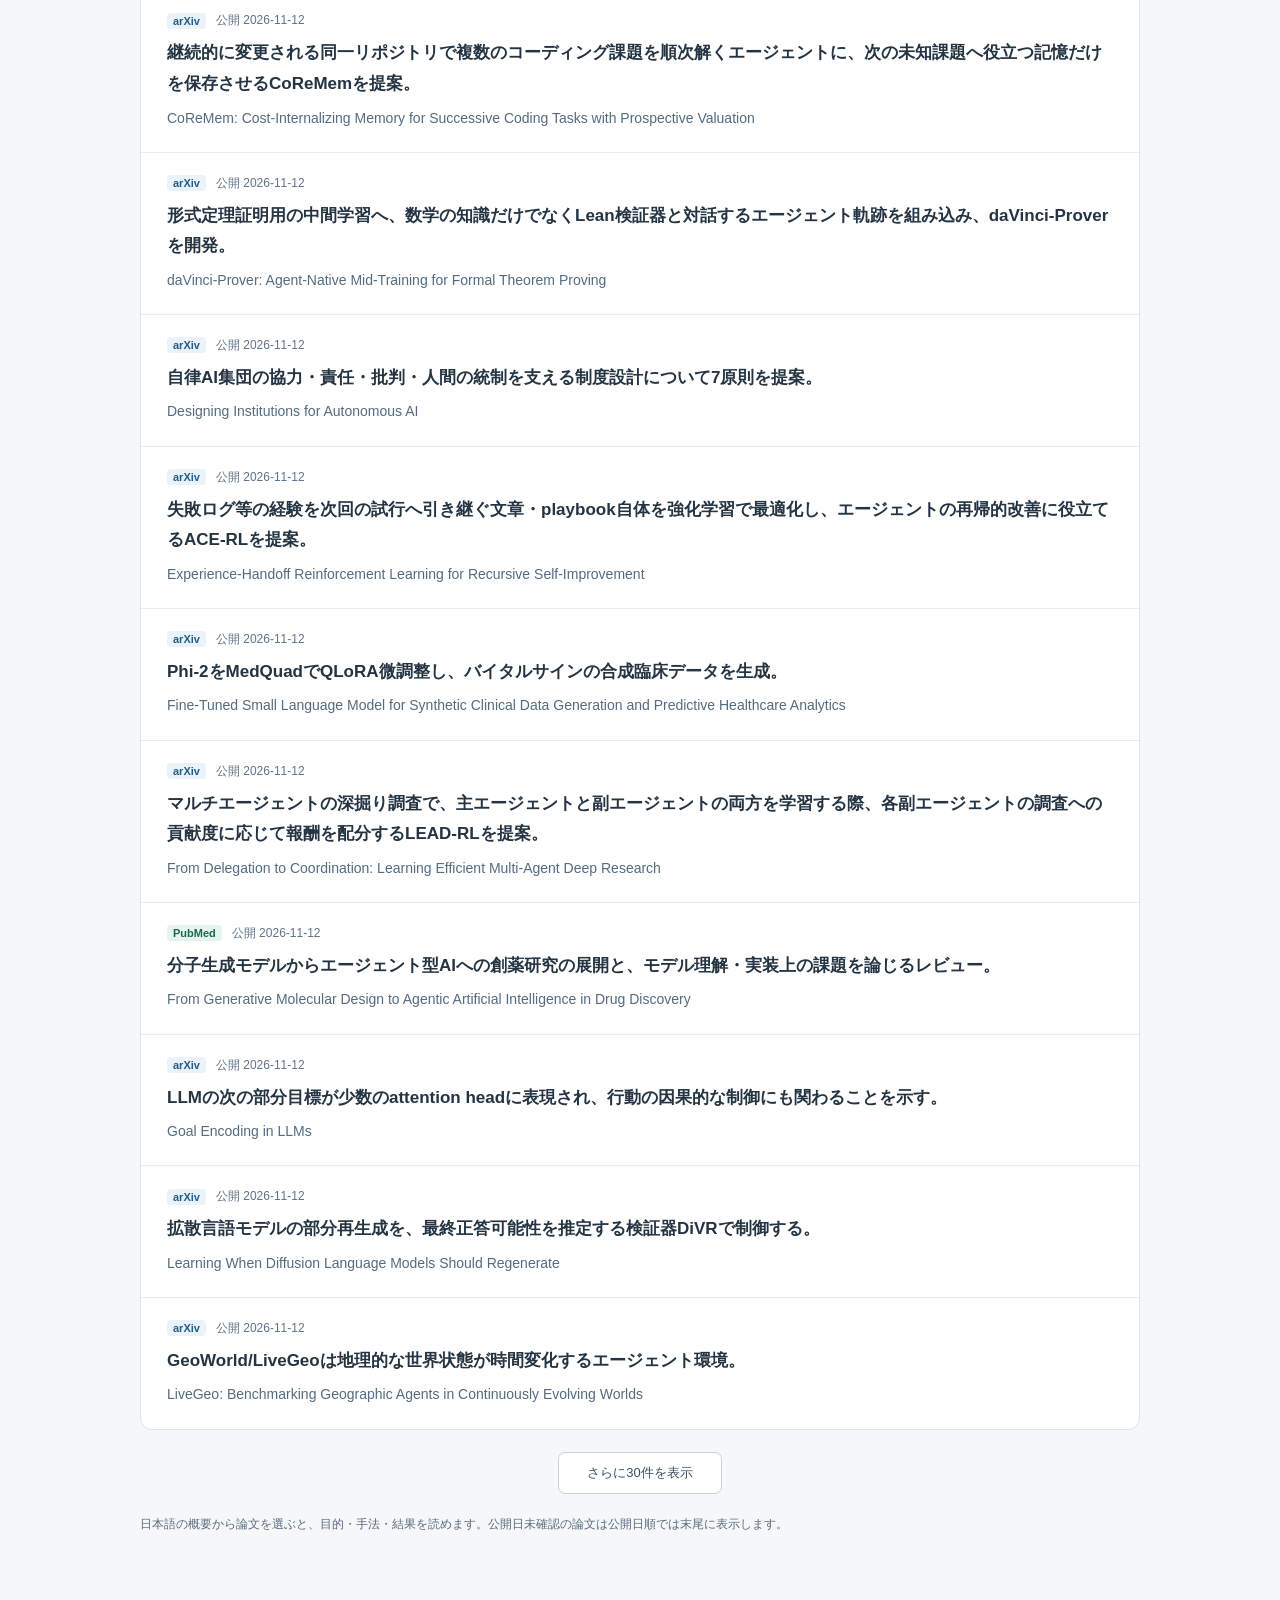
==== commit 95ecc263: "docs: unify research map and trend review" ====
--- a/docs/index.html
+++ b/docs/index.html
@@ -9,15 +9,15 @@
 .toolbar{display:flex;align-items:center;justify-content:space-between;gap:10px;margin:8px 0 10px}.button{border:1px solid #c5d2dd;border-radius:7px;background:#fff;color:#35536a;padding:8px 12px;font-size:13px}.button:hover{background:#edf4f9}.list{background:#fff;border:1px solid #dce4eb;border-radius:12px;overflow:hidden}.paper{display:block;padding:22px 26px;border-bottom:1px solid #e7ecf1;text-decoration:none;color:inherit}.paper:last-child{border-bottom:0}.paper:hover{background:#f5f9fc}.paper-meta{display:flex;gap:10px;align-items:center;flex-wrap:wrap;color:#607387;font-size:12px;margin-bottom:9px}.source-label{display:inline-block;border-radius:4px;background:#eaf2fa;color:#235d86;font-size:11px;font-weight:600;padding:2px 6px}.source-label.pubmed{background:#e6f4ed;color:#176a4a}.source-label.other{background:#f3eddf;color:#805c22}.paper-description{font-size:17px;font-weight:600;line-height:1.8;margin:0 0 7px;display:-webkit-box;-webkit-box-orient:vertical;-webkit-line-clamp:2;overflow:hidden;overflow-wrap:anywhere}.paper-title{font-size:14px;font-weight:400;line-height:1.65;margin:0;color:#546b80;overflow-wrap:anywhere}.load-more{display:block;margin:22px auto 0;padding:11px 28px}.empty{padding:40px 24px;text-align:center;color:#63778a;line-height:1.8}.notice{font-size:12px;margin-top:20px}
 .reader-shell{max-width:820px;margin:auto}.reader-nav{display:flex;align-items:center;justify-content:space-between;gap:15px;margin-bottom:20px;font-size:14px}.back-button{padding:8px 0;background:none;border:0;color:#315f80}.reader{background:#fff;border:1px solid #e0e6ed;border-radius:12px;padding:42px 48px}.reader-meta{display:flex;align-items:center;gap:10px;flex-wrap:wrap;color:#607387;font-size:13px}.reader h1{font-size:25px;line-height:1.55;letter-spacing:-.3px;margin:15px 0 0;overflow-wrap:anywhere}.reader-section{margin-top:30px}.reader-section h2{font-size:15px;color:#365d78;margin:0 0 10px;line-height:1.6}.reader-section p{font-size:17px;line-height:1.95;letter-spacing:.015em;margin:0;white-space:pre-wrap;overflow-wrap:anywhere;line-break:strict}.reader-section.lead{padding-bottom:28px;border-bottom:1px solid #e3eaf0}.reader-section.lead p{font-size:18px}.reader-section.missing p{color:#6b7d8e}.reader-sources{margin-top:35px;padding-top:23px;border-top:1px solid #e3eaf0}.reader-sources h2{font-size:14px;margin:0 0 12px}.source-links{display:flex;gap:12px 20px;flex-wrap:wrap;font-size:14px;line-height:1.7}.verification{margin-top:24px;color:#5b7083;font-size:13px;line-height:1.8}.verification summary{padding:4px 0}.verification dl{margin:14px 0 0;display:grid;grid-template-columns:100px minmax(0,1fr);gap:9px 16px}.verification dt{color:#6a7d8d}.verification dd{margin:0;overflow-wrap:anywhere}.verification p{margin:13px 0 0}.tag{display:inline-block;border-radius:5px;background:#eff3f7;padding:2px 7px;margin:4px 5px 0 0;font-size:12px;color:#516a80}.reader-bottom{display:flex;justify-content:center;margin-top:24px}
 @media(min-width:751px){.filter-content{justify-content:space-between}}.source-tab:hover{background:#f8fafc}@media(max-width:750px){.source-switch{display:grid;grid-template-columns:repeat(2,minmax(0,1fr))}.source-tab{padding:9px 8px;text-align:center}.site-header{padding:16px 20px}.brand{font-size:20px}.wrap{padding:22px 16px 42px}.catalog-top{margin-bottom:15px}.catalog-top h1{font-size:21px}.collection-tab{padding:10px 12px;font-size:13px}.collection-note{font-size:12px}.field-panel{padding:13px 12px}.field-filter{font-size:11px;padding:7px 8px}.paper{padding:20px 18px}.paper-description{font-size:16px}.paper-title{font-size:13px}.reader-nav{margin-bottom:13px}.reader{padding:27px 22px;border-radius:10px}.reader h1{font-size:22px}.reader-section p,.reader-section.lead p{font-size:16px}.reader-section{margin-top:26px}.verification dl{grid-template-columns:1fr;gap:3px}.verification dd{margin-bottom:9px}.total{font-size:12px}}
-</style><link rel="stylesheet" href="./overview.css?v=20261118"></head><body>
+</style><link rel="stylesheet" href="./overview.css?v=20261121"></head><body>
 <header class="site-header"><div class="brand">Paper Watch</div><p>機械学習・LLM・医療AIの論文ライブラリ</p></header>
 <main class="wrap"><section id="catalog" aria-labelledby="catalog-heading">
 <div class="catalog-top"><h1 id="catalog-heading">論文一覧</h1><span class="total" id="total">読み込み中...</span></div>
 <nav class="collection-switch" aria-label="文献集">
 <button type="button" class="collection-tab" data-collection="daily" aria-pressed="true">新着論文 <span id="daily-count"></span></button>
 <button type="button" class="collection-tab" data-collection="foundations" aria-pressed="false">基礎文献 <span id="foundations-count"></span></button>
-<button type="button" class="collection-tab" data-collection="" aria-pressed="false">両方</button><button type="button" class="collection-tab" id="overview-tab" aria-pressed="false">全体マップ</button><a class="collection-tab" href="./trends.html">研究動向レビュー</a></nav>
-<section class="overview" id="overview" aria-label="基礎から現在への全体マップ" hidden></section>
+<button type="button" class="collection-tab" data-collection="" aria-pressed="false">両方</button><button type="button" class="collection-tab" id="overview-tab" aria-pressed="false">研究マップ・動向レビュー</button></nav>
+<section class="overview" id="overview" aria-label="研究領域マップ・動向レビュー" hidden></section>
 <div id="paper-browser">
 <p class="collection-note" id="collection-note">定期レポートで紹介した新着論文を掲載しています。</p>
 <section class="field-panel" id="field-panel" aria-labelledby="field-heading" hidden><h2 class="field-heading" id="field-heading">基礎文献の分野</h2><nav class="field-filters" id="field-filters" aria-label="分野で絞り込む"></nav><p class="field-note" id="field-note">分野を読み込み中...</p></section>
@@ -28,7 +28,7 @@
 <div class="toolbar"><span id="count" role="status" aria-live="polite">読み込み中...</span><button class="button" type="button" id="clear">条件をクリア</button></div>
 <div class="list" id="list" aria-label="論文一覧"></div><button class="button load-more" type="button" id="load-more" hidden>さらに30件を表示</button><p class="notice">日本語の概要から論文を選ぶと、目的・手法・結果を読めます。公開日未確認の論文は公開日順では末尾に表示します。</p></div></section>
 <section class="reader-shell" id="reader-view" aria-label="論文を読む" hidden><nav class="reader-nav" aria-label="読書画面"><button class="back-button" type="button" id="back">← 一覧に戻る</button><a id="reader-original" target="_blank" rel="noopener noreferrer">論文原文 ↗</a></nav><article class="reader" id="detail"></article><div class="reader-bottom"><button class="button" type="button" id="back-bottom">一覧に戻る</button></div></section></main>
-<script src="./overview.js?v=20261118"></script>
+<script src="./overview.js?v=20261121"></script>
 <script>
 const fieldDefinitions=[
  {key:"language",label:"言語モデルの学習・推論・効率化"},{key:"agents",label:"エージェント・検索・記憶・協調"},
@@ -101,7 +101,7 @@
  (tags.length?'<div>'+tags.map(t=>'<span class="tag">'+esc(t)+'</span>').join("")+'</div>':'')+'</details>';
  for(const e of $("detail").querySelectorAll("[data-detail-field]"))e.onclick=()=>chooseField(e.dataset.detailField);
 }
-function showCatalog(){selected=null;$("catalog").hidden=false;$("reader-view").hidden=true;document.title=overviewState.active?"全体マップ | Paper Watch":"Paper Watch | 論文ライブラリ";}
+function showCatalog(){selected=null;$("catalog").hidden=false;$("reader-view").hidden=true;document.title=overviewState.active?"研究マップ・動向レビュー | Paper Watch":"Paper Watch | 論文ライブラリ";}
 function openPaper(p){
  if(!p)return;
  history.replaceState({...history.state,catalogScroll:window.scrollY,visibleLimit,focusId:p.id},"",viewUrl());
--- a/docs/overview.css
+++ b/docs/overview.css
@@ -3,4 +3,6 @@
 
 
 .overview-subtoc{font-size:14px;line-height:1.9;padding-left:23px;margin:16px 0 30px}.overview-subtoc li{padding:4px 0}.overview-deep-chapter{scroll-margin-top:20px;margin:35px 0 42px}.overview-deep-chapter>h3{font-size:19px;line-height:1.75;margin-bottom:19px;color:#244b67}.overview-deep-paragraph{margin:0 0 23px}.overview-deep-paragraph>p{font-size:16px;line-height:2;letter-spacing:.01em;margin:0;line-break:strict;overflow-wrap:anywhere}.overview-deep-paragraph>.overview-cites{margin-top:5px}.overview-comparison{border-collapse:separate;border-spacing:0;width:100%;background:#fff;border:1px solid #d9e4ed;border-radius:10px;overflow:hidden;font-size:14px;line-height:1.9}.overview-comparison thead th{background:#eaf0f5;text-align:left;font-size:12px;color:#3f5e76}.overview-comparison th,.overview-comparison td{padding:15px 13px;vertical-align:top;border-bottom:1px solid #e0e8ef}.overview-comparison tbody th{font-size:13px;font-weight:600;width:18%;text-align:left;color:#315a78}.overview-comparison tbody tr:last-child>*{border-bottom:0}.overview-case-analysis{margin:25px 0 33px;padding:27px;background:#fff;border:1px solid #dce6ee;border-radius:11px}.overview-case-analysis>h3{font-size:19px;line-height:1.7;margin:0 0 24px;color:#244b67}.overview-case-part{margin:20px 0}.overview-case-part h4{font-size:12px;color:#58758b;margin:0 0 7px;font-weight:600}.overview-case-part p{font-size:16px;line-height:1.95;margin:0;overflow-wrap:anywhere}.overview-case-result{background:#f0f6fa;padding:16px;border-radius:7px}.overview-reference-meta{line-height:1.9}.overview-toc a{white-space:nowrap}
+.overview-living,.overview-latest{scroll-margin-top:20px;border:1px solid #cfe0ea;background:#f3f8fb;border-radius:12px;padding:24px;margin:24px 0}.overview-living>h2,.overview-latest>h2{margin:3px 0 10px}.overview-living>p,.overview-latest-shift{font-size:16px;line-height:1.9}.overview-latest-label{color:#42718e;font-size:12px;font-weight:700;letter-spacing:.04em;margin:0}.overview-cross{display:grid;grid-template-columns:repeat(3,minmax(0,1fr));gap:10px;margin-top:18px}.overview-cross section{background:#fff;border-radius:8px;padding:15px}.overview-cross h3{font-size:14px}.overview-cross p{font-size:13px;line-height:1.75;margin:0}.overview-weeks{font-size:13px;margin-top:16px}.overview-weeks summary,.overview-latest summary{cursor:pointer;font-weight:600}.overview-weeks li,.overview-latest-refs li{padding:6px 0}.overview-weeks small,.overview-latest-refs small{display:block;color:#60778b;font-size:11px}.overview-latest dl{margin:20px 0}.overview-latest dt{font-size:12px;font-weight:700;color:#4e7187;margin-top:15px}.overview-latest dd{font-size:15px;line-height:1.95;margin:5px 0}.overview-latest-refs{padding-left:22px;font-size:13px;line-height:1.65}
 @media(max-width:750px){.overview-deep-chapter>h3,.overview-case-analysis>h3{font-size:18px}.overview-deep-paragraph>p,.overview-case-part p{font-size:16px}.overview-case-analysis{padding:20px 17px}.overview-comparison,.overview-comparison tbody,.overview-comparison tr,.overview-comparison td,.overview-comparison tbody th{display:block;width:100%}.overview-comparison thead{display:none}.overview-comparison tr{padding:15px 17px;border-bottom:1px solid #dae5ee}.overview-comparison tr:last-child{border:0}.overview-comparison th,.overview-comparison td{padding:8px 0;border:0}.overview-comparison tbody th{font-size:15px}.overview-comparison td[data-label]::before{content:attr(data-label);display:block;font-size:11px;font-weight:600;color:#627b8d;margin-bottom:5px}.overview-subtoc{font-size:13px}}
+@media(max-width:750px){.overview-cross{grid-template-columns:1fr}.overview-living,.overview-latest{padding:20px 17px}}
